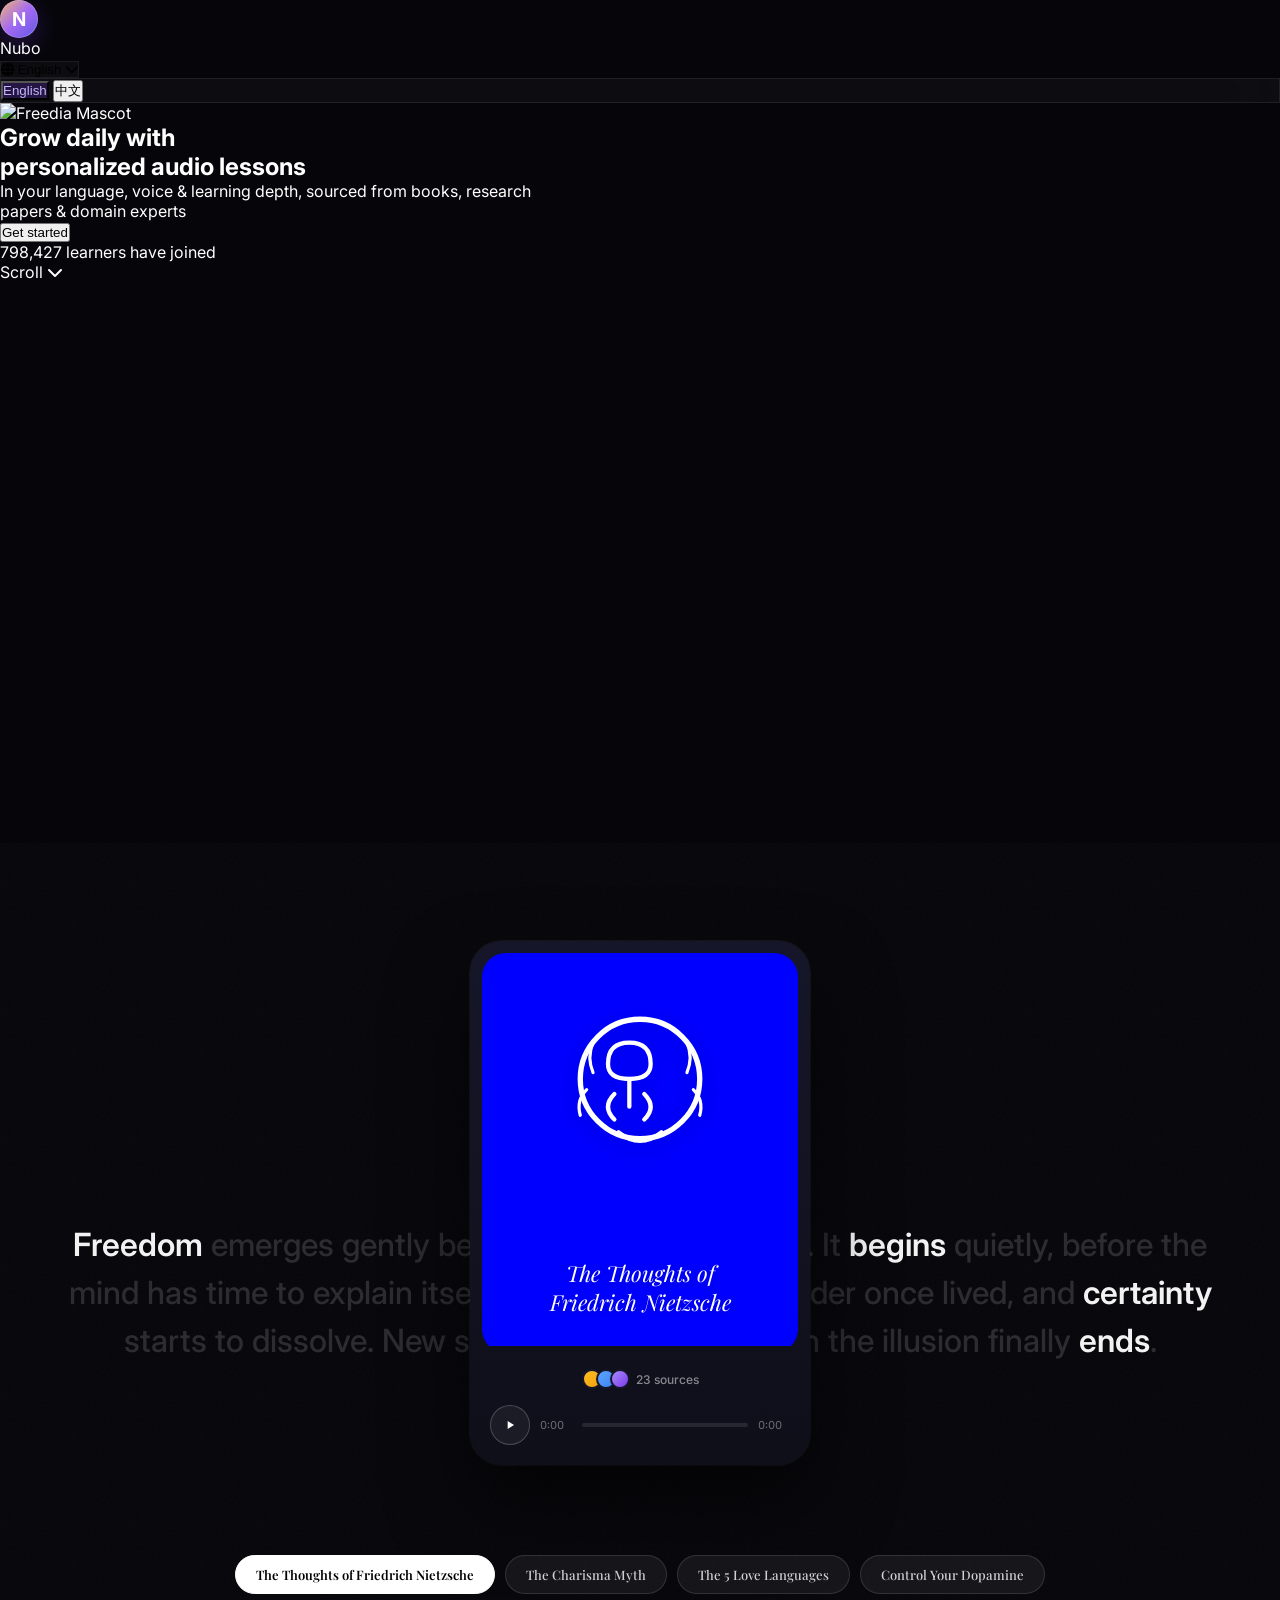
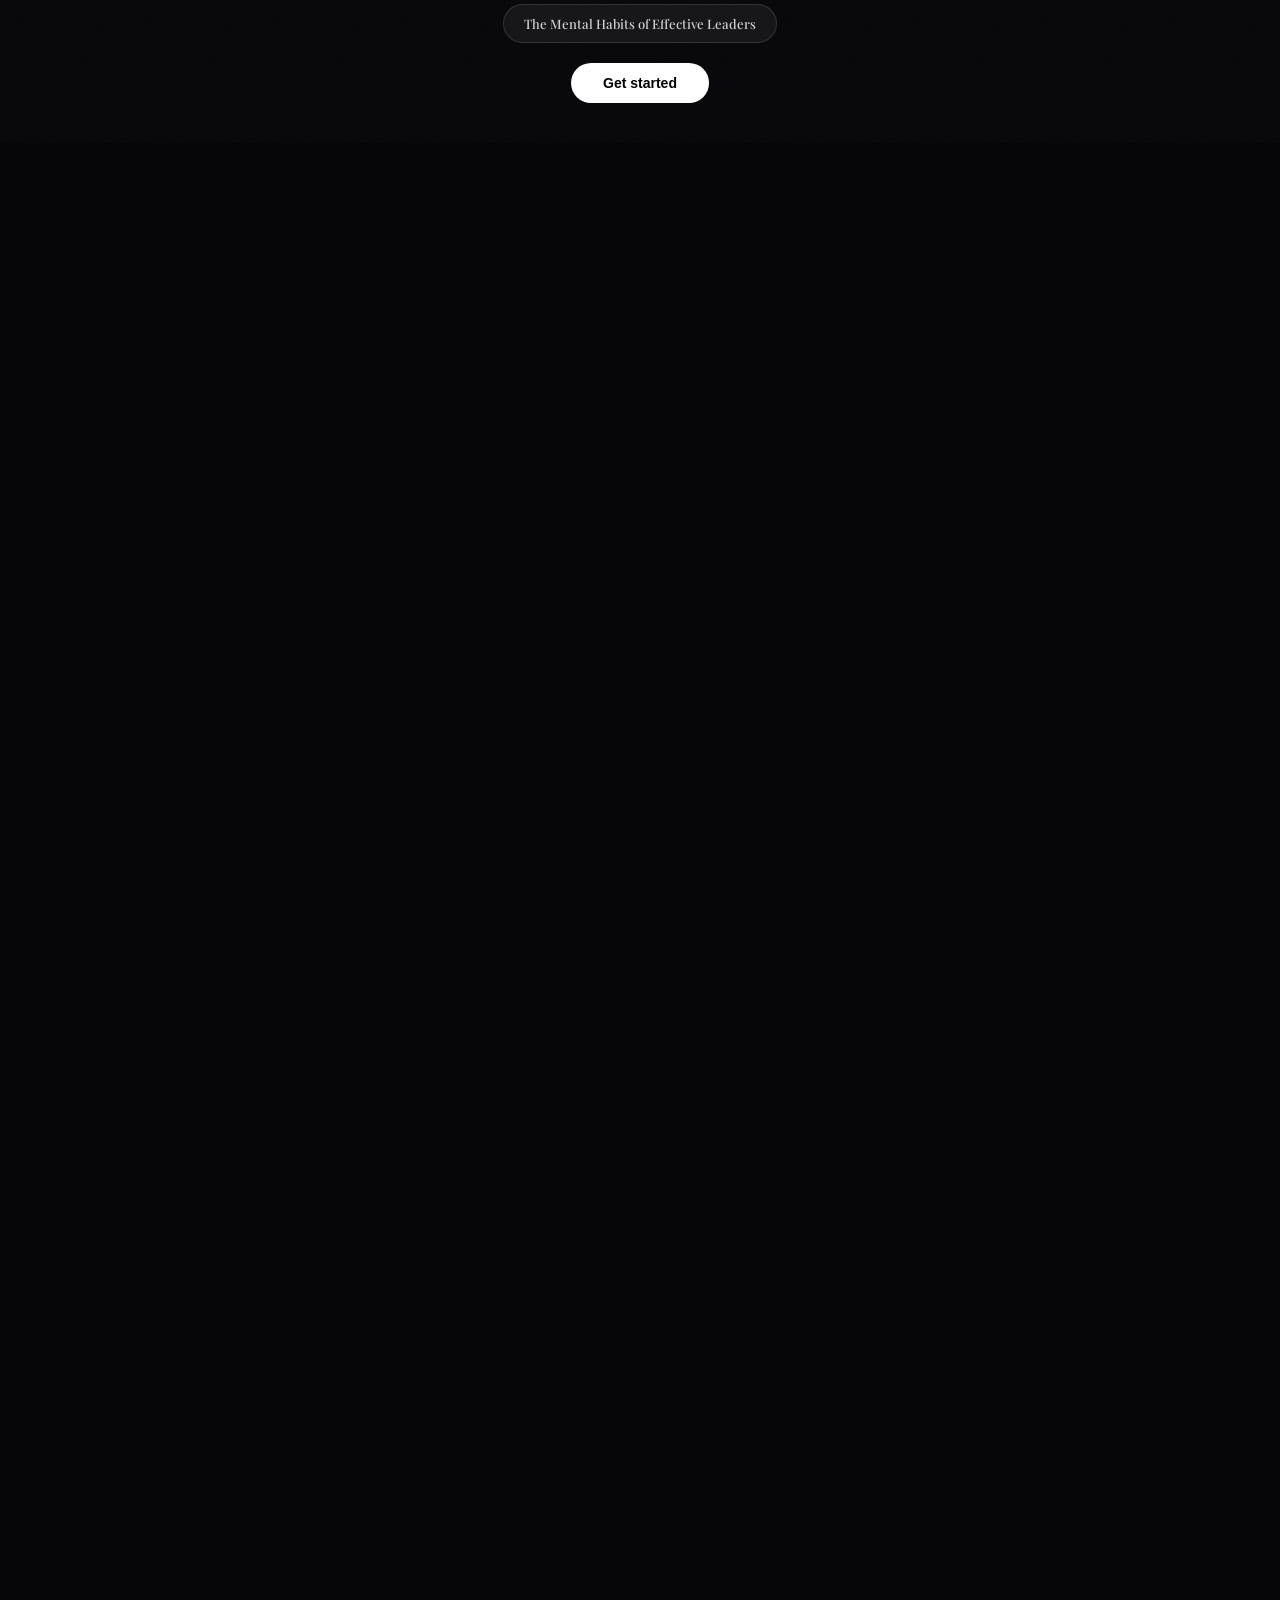
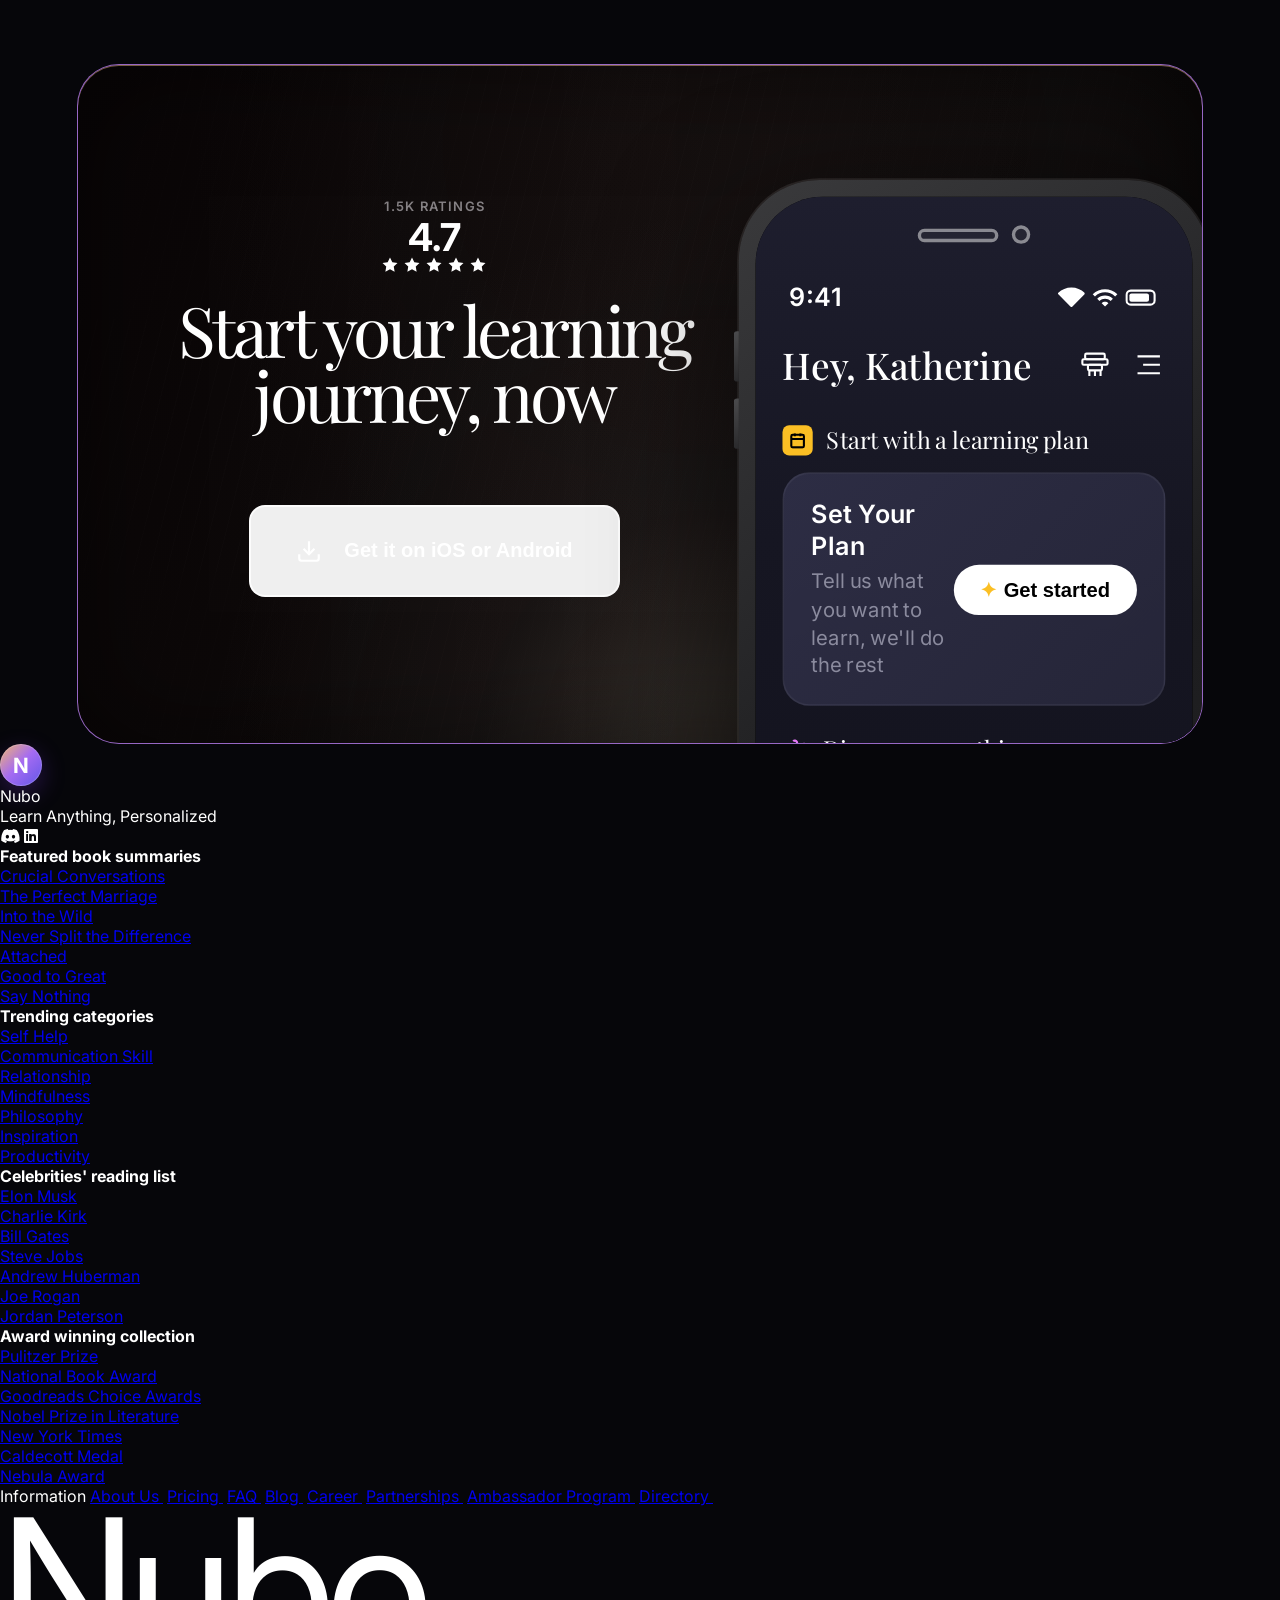
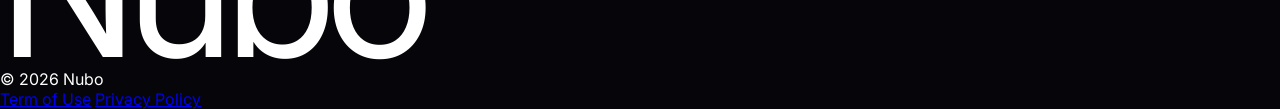
==== public/index.html @ 63ee1233 "Rebrand site as Nubo magnetic learning stand" ====
<!DOCTYPE html>
<html lang="en">
<head>
    <meta charset="UTF-8">
    <meta name="viewport" content="width=device-width, initial-scale=1.0">
    <title>Nubo - Magnetic Learning Stand | AI Voice Micro-Learning</title>
    <meta name="description" content="AI voice micro-learning with a circular magnetic phone stand that stays attached to your phone.">
    <meta property="og:type" content="website">
    <meta property="og:title" content="Nubo — Knowledge, within reach.">
    <meta property="og:description" content="AI voice micro-learning with a circular magnetic phone stand that stays attached to your phone.">
    <meta property="og:image" content="/og.png">
    <meta name="twitter:card" content="summary_large_image">
    <meta name="twitter:title" content="Nubo — Knowledge, within reach.">
    <meta name="twitter:description" content="AI voice micro-learning with a circular magnetic phone stand that stays attached to your phone.">
    <meta name="twitter:image" content="/og.png">
    <link rel="icon" href="/favicon.svg" type="image/svg+xml">
    <script src="https://cdn.tailwindcss.com"></script>
    <script src="https://cdnjs.cloudflare.com/ajax/libs/gsap/3.12.2/gsap.min.js"></script>
    <script src="https://cdnjs.cloudflare.com/ajax/libs/gsap/3.12.2/ScrollTrigger.min.js"></script>
    <link rel="preconnect" href="https://fonts.googleapis.com">
    <link rel="preconnect" href="https://fonts.gstatic.com" crossorigin>
    <link href="https://fonts.googleapis.com/css2?family=Inter:wght@300;400;500;600;700&family=Playfair+Display:ital,wght@0,400;0,500;0,600;0,700;1,400;1,500&display=swap" rel="stylesheet">
    <link rel="stylesheet" href="https://cdnjs.cloudflare.com/ajax/libs/font-awesome/6.5.1/css/all.min.css">
    <script>
        tailwind.config = {
            theme: {
                extend: {
                    fontFamily: {
                        serif: ['Playfair Display', 'serif'],
                        sans: ['Inter', 'sans-serif'],
                    },
                    colors: {
                        dark: '#06060a',
                        darker: '#030305',
                        card: '#0f0f14',
                        accent: '#7c3aed',
                        'accent-light': '#a78bfa',
                        surface: '#13131a',
                    }
                }
            }
        }
    </script>
    <style>
        * { margin: 0; padding: 0; box-sizing: border-box; }
        body {
            background: #06060a;
            color: #ffffff;
            font-family: 'Inter', sans-serif;
            overflow-x: hidden;
        }

        /* Custom scrollbar */
        ::-webkit-scrollbar { width: 6px; }
        ::-webkit-scrollbar-track { background: #06060a; }
        ::-webkit-scrollbar-thumb { background: #333; border-radius: 3px; }

        /* Hero wave canvas */
        #waveCanvas {
            position: absolute;
            bottom: 0;
            left: 0;
            width: 100%;
            height: 200px;
            pointer-events: none;
            opacity: 0.6;
        }

        /* Floating animation */
        @keyframes float {
            0%, 100% { transform: translateY(0px) rotate(0deg); }
            50% { transform: translateY(-20px) rotate(2deg); }
        }
        @keyframes floatReverse {
            0%, 100% { transform: translateY(0px) rotate(0deg); }
            50% { transform: translateY(20px) rotate(-2deg); }
        }
        @keyframes pulse-glow {
            0%, 100% { opacity: 0.4; transform: scale(1); }
            50% { opacity: 0.8; transform: scale(1.1); }
        }
        @keyframes star-twinkle {
            0%, 100% { opacity: 0.3; }
            50% { opacity: 1; }
        }

        .float-1 { animation: float 6s ease-in-out infinite; }
        .float-2 { animation: floatReverse 7s ease-in-out infinite; }
        .float-3 { animation: float 8s ease-in-out infinite 1s; }
        .float-4 { animation: floatReverse 6.5s ease-in-out infinite 0.5s; }

        /* Glass morphism */
        .glass {
            background: rgba(255, 255, 255, 0.03);
            backdrop-filter: blur(20px);
            border: 1px solid rgba(255, 255, 255, 0.06);
        }
        .glass-strong {
            background: rgba(15, 15, 20, 0.8);
            backdrop-filter: blur(30px);
            border: 1px solid rgba(255, 255, 255, 0.08);
        }

        /* Gradient text */
        .gradient-text {
            background: linear-gradient(135deg, #fff 0%, #a78bfa 100%);
            -webkit-background-clip: text;
            -webkit-text-fill-color: transparent;
            background-clip: text;
        }

        /* Blurred orbs */
        .orb {
            border-radius: 50%;
            filter: blur(60px);
            opacity: 0.7;
        }

        /* Audio visualizer bars */
        .audio-bar {
            animation: sound 1.2s ease-in-out infinite;
        }
        @keyframes sound {
            0%, 100% { height: 4px; }
            50% { height: 20px; }
        }

        /* Star field */
        .star {
            position: absolute;
            background: white;
            border-radius: 50%;
            animation: star-twinkle var(--duration) ease-in-out infinite;
        }

        /* Scroll reveal */
        .reveal {
            opacity: 0;
            transform: translateY(40px);
        }

        /* Phone mockup */
        .phone-mockup {
            border: 2px solid rgba(255,255,255,0.1);
            border-radius: 40px;
            background: linear-gradient(180deg, #1a1a2e 0%, #0f0f1a 100%);
            box-shadow: 0 50px 100px rgba(0,0,0,0.8), inset 0 1px 0 rgba(255,255,255,0.1);
        }

        /* App download showcase */
        .download-showcase {
            width: min(88vw, 1660px);
            aspect-ratio: 1.82 / 1;
            min-height: 680px;
            margin: 0 auto;
            position: relative;
            overflow: hidden;
            border: 1px solid rgba(181, 124, 238, 0.82);
            border-radius: 42px;
            background:
                radial-gradient(ellipse at 56% 105%, rgba(185, 169, 144, 0.22) 0%, rgba(93, 79, 74, 0.11) 26%, transparent 56%),
                radial-gradient(ellipse at 55% 12%, rgba(76, 59, 55, 0.12) 0%, transparent 58%),
                linear-gradient(118deg, #090506 0%, #0d0909 42%, #100d0d 65%, #090707 100%);
            box-shadow:
                inset 0 1px 0 rgba(244, 192, 132, 0.48),
                inset 0 0 110px rgba(0, 0, 0, 0.5);
        }
        .download-showcase::before {
            content: '';
            position: absolute;
            inset: 0;
            pointer-events: none;
            background:
                linear-gradient(90deg, transparent 0%, rgba(255,255,255,0.018) 48%, transparent 100%),
                repeating-linear-gradient(104deg, rgba(255,255,255,0.006) 0 1px, transparent 1px 16px);
            opacity: 0.7;
        }
        .download-showcase-grid {
            position: absolute;
            inset: 0;
            z-index: 1;
            display: grid;
            grid-template-columns: 61% 39%;
        }
        .download-showcase-copy {
            display: flex;
            flex-direction: column;
            align-items: center;
            justify-content: center;
            text-align: center;
            padding: 5% 0 7% 4%;
        }
        .download-rating-label {
            color: #858184;
            font-size: clamp(13px, 0.9vw, 18px);
            font-weight: 600;
            letter-spacing: 0.09em;
            margin-bottom: 4px;
        }
        .download-rating-score {
            color: white;
            font-size: clamp(38px, 3vw, 54px);
            font-weight: 700;
            line-height: 1;
        }
        .download-stars svg {
            width: clamp(18px, 1.35vw, 25px);
            height: clamp(18px, 1.35vw, 25px);
        }
        .download-showcase-title {
            max-width: 950px;
            margin-top: 20px;
            color: #fff;
            font-family: 'Playfair Display', serif;
            font-size: clamp(68px, 5.45vw, 108px);
            font-weight: 400;
            line-height: 0.93;
            letter-spacing: -0.055em;
        }
        .download-showcase-button {
            margin-top: clamp(66px, 6vw, 112px);
            min-width: clamp(370px, 29vw, 470px);
            min-height: 92px;
            padding: 0 42px;
            border: 2px solid rgba(255,255,255,0.82);
            border-radius: 16px;
            color: #fff;
            display: inline-flex;
            align-items: center;
            justify-content: center;
            gap: 22px;
            font-size: clamp(20px, 1.45vw, 28px);
            font-weight: 600;
            transition: background 0.25s ease, transform 0.25s ease;
        }
        .download-showcase-button:hover {
            background: rgba(255,255,255,0.07);
            transform: translateY(-2px);
        }
        .download-phone-stage {
            position: relative;
            height: 100%;
        }
        .download-phone {
            position: absolute;
            top: 17%;
            left: 48%;
            width: 280px;
            transform: translateX(-50%) scale(1.68);
            transform-origin: top center;
        }
        @media (max-width: 1023px) {
            .download-showcase {
                width: calc(100vw - 32px);
                min-height: 1120px;
                aspect-ratio: auto;
                border-radius: 30px;
            }
            .download-showcase-grid {
                grid-template-columns: 1fr;
                grid-template-rows: 48% 52%;
            }
            .download-showcase-copy {
                padding: 64px 24px 22px;
                justify-content: flex-start;
            }
            .download-showcase-title {
                font-size: clamp(48px, 10vw, 76px);
            }
            .download-showcase-button {
                margin-top: 48px;
                min-width: min(390px, 88vw);
                min-height: 72px;
                padding: 0 24px;
            }
            .download-phone {
                top: 6%;
                left: 50%;
                transform: translateX(-50%) scale(1.28);
            }
        }
        @media (max-width: 520px) {
            .download-showcase { min-height: 940px; }
            .download-showcase-grid { grid-template-rows: 49% 51%; }
            .download-showcase-copy { padding-top: 42px; }
            .download-showcase-title { font-size: 47px; }
            .download-showcase-button { margin-top: 34px; font-size: 17px; }
            .download-phone { transform: translateX(-50%) scale(1.05); }
        }

        /* Nubo magnetic phone stand mockup */
        .nubo-mark {
            width: 38px;
            height: 38px;
            border-radius: 50%;
            display: grid;
            place-items: center;
            flex: 0 0 auto;
            background: linear-gradient(135deg, #f2b66d 0%, #a56bf2 48%, #6157e8 100%);
            box-shadow: inset 0 0 0 1px rgba(255,255,255,.2), 0 8px 24px rgba(124,58,237,.28);
        }
        .nubo-mark::before {
            content: 'N';
            color: white;
            font-size: 19px;
            font-weight: 700;
            line-height: 1;
        }
        .nubo-mark.large { width: 42px; height: 42px; }
        .nubo-mark.large::before { font-size: 21px; }
        .nubo-hardware-stage {
            position: relative;
            width: 290px;
            height: 520px;
            border-radius: 52px;
            background: linear-gradient(150deg, #343440 0%, #17171f 52%, #0b0b10 100%);
            border: 2px solid rgba(255,255,255,.16);
            box-shadow: 0 50px 90px rgba(0,0,0,.62), 0 20px 65px rgba(124,58,237,.22), inset 0 1px 1px rgba(255,255,255,.22);
            transform: rotate(5deg);
        }
        .nubo-camera-island {
            position: absolute;
            top: 24px;
            left: 24px;
            width: 82px;
            height: 82px;
            border-radius: 24px;
            background: #111117;
            border: 1px solid rgba(255,255,255,.12);
            box-shadow: inset 0 0 0 8px rgba(255,255,255,.025);
        }
        .nubo-camera-island::before,
        .nubo-camera-island::after {
            content: '';
            position: absolute;
            width: 27px;
            height: 27px;
            border-radius: 50%;
            background: radial-gradient(circle at 40% 35%, #3d4261 0 10%, #0a0b12 32% 58%, #242534 61% 72%, #050509 74%);
            border: 1px solid rgba(255,255,255,.16);
        }
        .nubo-camera-island::before { top: 10px; left: 10px; }
        .nubo-camera-island::after { right: 10px; bottom: 10px; }
        .nubo-device {
            position: absolute;
            left: 50%;
            top: 54%;
            width: 210px;
            height: 210px;
            transform: translate(-50%, -50%);
            border-radius: 50%;
            background: radial-gradient(circle at 34% 28%, #454557 0%, #242431 42%, #111118 76%);
            border: 2px solid rgba(255,255,255,.14);
            box-shadow: 0 24px 50px rgba(0,0,0,.55), 0 0 48px rgba(124,58,237,.25), inset 0 2px 3px rgba(255,255,255,.13), inset 0 -3px 6px rgba(0,0,0,.45);
        }
        .nubo-device::before {
            content: '';
            position: absolute;
            inset: 18px;
            border-radius: 50%;
            border: 1px solid rgba(196,181,253,.28);
            box-shadow: inset 0 0 28px rgba(124,58,237,.08);
        }
        .nubo-kickstand {
            position: absolute;
            left: 50%;
            bottom: -104px;
            width: 126px;
            height: 158px;
            transform: translateX(-50%) rotate(-12deg);
            border: 12px solid #20202a;
            border-top-width: 14px;
            border-radius: 64px;
            box-shadow: 0 18px 32px rgba(0,0,0,.52), inset 0 0 0 1px rgba(255,255,255,.09);
        }
        @media (max-width: 420px) {
            .nubo-hardware-stage {
                transform: rotate(3deg) scale(.86);
                transform-origin: center;
                margin: -36px 0;
            }
        }

        /* Topic pill active */
        .pill-active {
            background: white;
            color: black;
            border-color: white;
        }
        .pill-inactive {
            background: rgba(255,255,255,0.08);
            color: white;
            border: 1px solid rgba(255,255,255,0.1);
        }

        /* Nav transition */
        nav.scrolled {
            background: rgba(6, 6, 10, 0.9);
            backdrop-filter: blur(20px);
            border-bottom: 1px solid rgba(255,255,255,0.05);
        }

        /* Language switcher */
        .language-option[aria-checked="true"] {
            background: rgba(124, 58, 237, 0.22);
            color: #c4b5fd;
        }
        .language-option:focus-visible,
        #language-toggle:focus-visible {
            outline: 2px solid #a78bfa;
            outline-offset: 2px;
        }

        /* Large footer text */
        .footer-logo {
            font-size: clamp(80px, 15vw, 200px);
            line-height: 0.85;
            letter-spacing: -0.04em;
        }

        /* Card hover */
        .hover-card {
            transition: transform 0.4s cubic-bezier(0.4, 0, 0.2, 1), box-shadow 0.4s ease;
        }
        .hover-card:hover {
            transform: translateY(-8px) scale(1.02);
            box-shadow: 0 30px 60px rgba(0,0,0,0.5);
        }

        /* Mindspace spinner */
        @keyframes spin-slow {
            from { transform: rotate(0deg); }
            to { transform: rotate(360deg); }
        }
        .spinner-ring {
            animation: spin-slow 3s linear infinite;
        }

        /* Section divider gradient */
        .section-fade {
            background: linear-gradient(to bottom, transparent, #06060a);
        }

        /* Particle canvas */
        #particleCanvas {
            position: fixed;
            top: 0;
            left: 0;
            width: 100%;
            height: 100%;
            pointer-events: none;
            z-index: 0;
        }

        /* Content wrapper */
        .content-wrapper {
            position: relative;
            z-index: 1;
        }

        /* ====== Interactive Player Section Styles ====== */
        .player-section {
            position: relative;
            min-height: 100vh;
            display: flex;
            align-items: center;
            justify-content: center;
            overflow: hidden;
            background: #06060a;
        }

        .bg-text-layer {
            position: absolute;
            inset: 0;
            display: flex;
            align-items: center;
            justify-content: center;
            pointer-events: none;
            z-index: 0;
            padding: 0 2rem;
        }

        .bg-text-content {
            font-size: clamp(1.2rem, 2.5vw, 2.2rem);
            font-weight: 500;
            text-align: center;
            max-width: 1200px;
            line-height: 1.5;
            color: rgba(255,255,255,0.15);
            transition: opacity 0.5s ease;
        }

        .bg-text-content .highlight {
            color: rgba(255,255,255,0.95);
            font-weight: 600;
        }

        .vertical-label {
            position: absolute;
            top: 50%;
            left: 50%;
            transform: translate(-50%, -50%);
            pointer-events: none;
            z-index: 1;
            font-size: 10px;
            letter-spacing: 0.3em;
            color: rgba(255,255,255,0.25);
            text-transform: uppercase;
            writing-mode: vertical-rl;
            text-orientation: mixed;
            white-space: nowrap;
        }

        .player-card-wrapper {
            position: relative;
            z-index: 10;
            display: flex;
            flex-direction: column;
            align-items: center;
            width: 100%;
            max-width: 420px;
        }

        .player-card {
            background: linear-gradient(180deg, #16162a 0%, #0f0f1a 100%);
            border-radius: 32px;
            padding: 12px;
            width: 100%;
            max-width: 340px;
            box-shadow: 
                0 40px 80px rgba(0,0,0,0.6),
                0 0 0 1px rgba(255,255,255,0.06);
            transition: transform 0.5s cubic-bezier(0.4, 0, 0.2, 1);
        }

        .card-cover {
            border-radius: 24px;
            overflow: hidden;
            height: 400px;
            position: relative;
            transition: all 0.5s ease;
        }

        .card-info {
            padding: 16px 8px 8px;
        }

        .sources-row {
            display: flex;
            align-items: center;
            justify-content: center;
            gap: 6px;
            margin-bottom: 16px;
        }

        .source-avatars {
            display: flex;
            align-items: center;
        }

        .source-avatar {
            width: 20px;
            height: 20px;
            border-radius: 50%;
            border: 2px solid #16162a;
            margin-left: -6px;
        }
        .source-avatar:first-child { margin-left: 0; }

        .source-count {
            font-size: 12px;
            color: rgba(255,255,255,0.5);
            font-weight: 500;
        }

        .player-controls {
            display: flex;
            align-items: center;
            gap: 10px;
        }

        .play-btn {
            width: 40px;
            height: 40px;
            border-radius: 50%;
            border: 1px solid rgba(255,255,255,0.2);
            background: rgba(255,255,255,0.05);
            display: flex;
            align-items: center;
            justify-content: center;
            cursor: pointer;
            transition: all 0.3s ease;
            flex-shrink: 0;
        }
        .play-btn:hover {
            background: rgba(255,255,255,0.1);
            transform: scale(1.05);
        }

        .time-display {
            font-size: 11px;
            color: rgba(255,255,255,0.4);
            font-family: 'Inter', monospace;
            font-variant-numeric: tabular-nums;
            min-width: 32px;
        }

        .progress-bar {
            flex: 1;
            height: 4px;
            background: rgba(255,255,255,0.1);
            border-radius: 2px;
            overflow: hidden;
            cursor: pointer;
        }

        .progress-fill {
            height: 100%;
            width: 0%;
            background: rgba(255,255,255,0.5);
            border-radius: 2px;
            transition: width 0.3s ease;
        }

        .topic-buttons {
            position: absolute;
            bottom: 100px;
            left: 0;
            right: 0;
            z-index: 20;
            display: flex;
            flex-wrap: wrap;
            justify-content: center;
            gap: 10px;
            padding: 0 20px;
            max-width: 900px;
            margin: 0 auto;
        }

        .topic-btn {
            padding: 10px 20px;
            border-radius: 9999px;
            font-size: 13px;
            font-weight: 500;
            cursor: pointer;
            transition: all 0.3s ease;
            white-space: nowrap;
            font-family: 'Playfair Display', serif;
            border: 1px solid rgba(255,255,255,0.12);
            background: rgba(255,255,255,0.06);
            color: rgba(255,255,255,0.8);
        }

        .topic-btn:hover {
            background: rgba(255,255,255,0.12);
            transform: translateY(-1px);
        }

        .topic-btn.active {
            background: white;
            color: black;
            border-color: white;
            font-weight: 600;
        }

        .get-started-btn {
            position: absolute;
            bottom: 40px;
            left: 50%;
            transform: translateX(-50%);
            z-index: 20;
            padding: 12px 32px;
            border-radius: 9999px;
            background: white;
            color: black;
            font-size: 14px;
            font-weight: 600;
            border: none;
            cursor: pointer;
            transition: all 0.3s ease;
        }
        .get-started-btn:hover {
            background: #f0f0f0;
            transform: translateX(-50%) scale(1.03);
        }

        /* Cover specific styles */
        .cover-nietzsche {
            background: #0000ff;
            display: flex;
            flex-direction: column;
            align-items: center;
            justify-content: center;
            padding: 30px;
        }
        .cover-nietzsche svg { filter: drop-shadow(0 4px 12px rgba(0,0,0,0.2)); }
        .cover-nietzsche .cover-title {
            color: white;
            font-family: 'Playfair Display', serif;
            font-style: italic;
            font-size: 22px;
            text-align: center;
            line-height: 1.3;
            margin-top: 20px;
            text-shadow: 0 2px 8px rgba(0,0,0,0.2);
        }

        .cover-charisma {
            background: linear-gradient(180deg, #0a1628 0%, #1a3a52 40%, #2dd4bf 70%, #fcd34d 100%);
            display: flex;
            flex-direction: column;
            align-items: center;
            justify-content: flex-start;
            padding: 40px 20px;
            position: relative;
            overflow: hidden;
        }
        .cover-charisma::before {
            content: '';
            position: absolute;
            bottom: -20%;
            left: 50%;
            transform: translateX(-50%);
            width: 140%;
            height: 80%;
            background: url('https://images.unsplash.com/photo-1535083783855-76ae62b2914e?w=400&h=400&fit=crop') center/cover;
            opacity: 0.9;
            mix-blend-mode: soft-light;
        }
        .cover-charisma .cover-title {
            color: #fcd34d;
            font-family: 'Playfair Display', serif;
            font-size: 36px;
            font-weight: 700;
            text-align: center;
            line-height: 1.1;
            position: relative;
            z-index: 2;
            text-shadow: 0 2px 12px rgba(0,0,0,0.4);
        }
        .cover-charisma .feather-icon {
            position: absolute;
            bottom: 10%;
            left: 50%;
            transform: translateX(-50%);
            width: 80px;
            height: 120px;
            opacity: 0.9;
            z-index: 2;
        }

        .cover-love {
            background: linear-gradient(135deg, #f9a8d4 0%, #c084fc 50%, #fcd34d 100%);
            display: flex;
            flex-direction: column;
            align-items: center;
            justify-content: center;
            padding: 30px;
            position: relative;
        }
        .cover-love .heart-container {
            width: 120px;
            height: 120px;
            margin: 20px 0;
            position: relative;
        }
        .cover-love .heart-left,
        .cover-love .heart-right {
            position: absolute;
            width: 60px;
            height: 100px;
            top: 10px;
        }
        .cover-love .heart-left {
            left: 10px;
            background: linear-gradient(135deg, #fbcfe8 0%, #f9a8d4 100%);
            border-radius: 60px 60px 0 0;
            transform: rotate(-45deg);
            transform-origin: 100% 100%;
            box-shadow: inset -2px -2px 8px rgba(0,0,0,0.05);
        }
        .cover-love .heart-right {
            right: 10px;
            background: linear-gradient(135deg, #f472b6 0%, #db2777 100%);
            border-radius: 60px 60px 0 0;
            transform: rotate(45deg);
            transform-origin: 0 100%;
            box-shadow: inset 2px -2px 8px rgba(0,0,0,0.05);
        }
        .cover-love .cover-title {
            color: #1e1b4b;
            font-family: 'Inter', sans-serif;
            font-size: 28px;
            font-weight: 700;
            text-align: center;
            line-height: 1.15;
            position: relative;
            z-index: 2;
        }

        .cover-dopamine {
            background: #f5f5f5;
            display: flex;
            flex-direction: column;
            align-items: center;
            justify-content: center;
            padding: 30px;
            position: relative;
        }
        .cover-dopamine .brain-icon {
            position: absolute;
            top: 30px;
            right: 30px;
            width: 60px;
            height: 60px;
            color: #ef4444;
        }
        .cover-dopamine .cover-title {
            color: #b91c1c;
            font-family: 'Playfair Display', serif;
            font-size: 32px;
            font-weight: 700;
            text-align: center;
            line-height: 1.1;
            font-style: italic;
            letter-spacing: -0.02em;
        }
        .cover-dopamine .cover-subtitle {
            color: #ef4444;
            font-size: 11px;
            font-weight: 700;
            letter-spacing: 0.15em;
            text-transform: uppercase;
            margin-top: 12px;
        }

        .cover-leaders {
            background: linear-gradient(135deg, #0f172a 0%, #1e293b 100%);
            display: flex;
            flex-direction: column;
            align-items: center;
            justify-content: center;
            padding: 30px;
            position: relative;
            overflow: hidden;
        }
        .cover-leaders .cover-title {
            color: #ccfbf1;
            font-family: 'Inter', sans-serif;
            font-size: 26px;
            font-weight: 700;
            text-align: center;
            line-height: 1.2;
            position: relative;
            z-index: 2;
            max-width: 220px;
        }
        .cover-leaders .brain-gear {
            position: absolute;
            bottom: 40px;
            right: 30px;
            width: 100px;
            height: 100px;
            color: #f472b6;
            opacity: 0.9;
            z-index: 2;
        }

        /* Card switch animation */
        .card-enter {
            animation: cardEnter 0.5s cubic-bezier(0.4, 0, 0.2, 1) forwards;
        }
        @keyframes cardEnter {
            from { opacity: 0; transform: translateY(20px) scale(0.95); }
            to { opacity: 1; transform: translateY(0) scale(1); }
        }

        /* Noise texture overlay */
        .noise-overlay {
            position: absolute;
            inset: 0;
            opacity: 0.03;
            pointer-events: none;
            background-image: url("data:image/svg+xml,%3Csvg viewBox='0 0 256 256' xmlns='http://www.w3.org/2000/svg'%3E%3Cfilter id='noise'%3E%3CfeTurbulence type='fractalNoise' baseFrequency='0.9' numOctaves='4' stitchTiles='stitch'/%3E%3C/filter%3E%3Crect width='100%25' height='100%25' filter='url(%23noise)'/%3E%3C/svg%3E");
            background-size: 128px 128px;
        }
    </style>
</head>
<body>
    <!-- Particle Background -->
    <canvas id="particleCanvas"></canvas>

    <div class="content-wrapper">
        <!-- Navbar -->
        <nav id="navbar" class="fixed top-0 left-0 w-full z-50 transition-all duration-500">
            <div class="max-w-7xl mx-auto px-6 h-20 flex items-center justify-between">
                <!-- Logo -->
                <div class="flex items-center gap-3">
                    <div class="nubo-mark" role="img" aria-label="Nubo logo"></div>
                    <span class="text-xl font-semibold tracking-[-0.02em]">Nubo</span>
                </div>

                <!-- Language Switcher -->
                <div class="flex items-center gap-3">
                    <div id="language-switcher" class="relative">
                        <button id="language-toggle" type="button" class="h-10 px-3 rounded-full glass flex items-center justify-center gap-2 hover:bg-white/5 transition-colors text-sm font-medium" aria-haspopup="menu" aria-expanded="false" aria-label="Choose language">
                            <i class="fas fa-globe text-sm" aria-hidden="true"></i>
                            <span id="current-language" class="hidden sm:inline">English</span>
                            <i class="fas fa-chevron-down text-[10px] opacity-60" aria-hidden="true"></i>
                        </button>
                        <div id="language-menu" class="hidden absolute right-0 mt-2 w-32 rounded-2xl glass-strong p-1.5 shadow-2xl" role="menu" aria-label="Language">
                            <button type="button" class="language-option w-full px-3 py-2 rounded-xl text-left text-sm hover:bg-white/10 transition-colors" data-lang="en" role="menuitemradio" aria-checked="true">English</button>
                            <button type="button" class="language-option w-full px-3 py-2 rounded-xl text-left text-sm hover:bg-white/10 transition-colors" data-lang="zh" role="menuitemradio" aria-checked="false">中文</button>
                        </div>
                    </div>
                </div>
            </div>
        </nav>

        <!-- Hero Section -->
        <section class="relative min-h-screen flex items-center justify-center overflow-hidden pt-20">
            <!-- Background gradient -->
            <div class="absolute inset-0 bg-gradient-to-b from-dark via-dark to-darker"></div>

            <!-- Mascot -->
            <div class="absolute top-24 left-[12%] float-1 hidden lg:block">
                <img src="https://d1y2du6z1jfm9e.cloudfront.net/landing/freedia_welcome.webp" 
                     alt="Freedia Mascot" 
                     width="200" 
                     height="200"
                     style="filter: drop-shadow(0 10px 30px rgba(255,255,255,0.1));"
                     class="object-contain">
            </div>

            <!-- Hero Content -->
            <div class="relative z-10 text-center max-w-4xl mx-auto px-6">
                <h1 class="font-serif text-5xl sm:text-6xl md:text-7xl lg:text-8xl font-medium leading-[1.1] mb-8">
                    Grow daily with<br>
                    <span class="italic">personalized audio</span> lessons
                </h1>
                <p class="text-lg sm:text-xl text-gray-400 max-w-2xl mx-auto mb-10 leading-relaxed">
                    In your language, voice & learning depth, sourced from books, research<br class="hidden sm:block">
                    papers & domain experts
                </p>
                <button class="px-10 py-4 rounded-full bg-accent text-white font-semibold text-lg hover:bg-accent/90 transition-all hover:scale-105 hover:shadow-lg hover:shadow-accent/25 mb-6">
                    Get started
                </button>
                <p class="text-gray-500 text-sm">
                    <span class="text-white font-semibold">798,427</span> learners have joined
                </p>
                <div class="mt-12 flex flex-col items-center gap-2 text-gray-500 text-xs tracking-widest uppercase">
                    <span>Scroll</span>
                    <i class="fas fa-chevron-down animate-bounce"></i>
                </div>
            </div>

            <!-- Wave Canvas -->
            <canvas id="waveCanvas"></canvas>
        </section>

        <!-- Knowledge Sources Section -->
        <section class="relative py-32 overflow-hidden">
            <div class="max-w-7xl mx-auto px-6">
                <div class="text-center mb-20">
                    <h2 class="font-serif text-5xl sm:text-6xl md:text-7xl font-medium reveal">
                        From the best<br>knowledge sources
                    </h2>
                </div>

                <!-- Floating Cards Grid -->
                <div class="relative h-[700px] md:h-[800px]">
                    <!-- Card 1: Meeting/Discussion -->
                    <div class="absolute top-0 left-[5%] md:left-[10%] w-64 md:w-80 reveal hover-card">
                        <div class="rounded-2xl overflow-hidden bg-card border border-white/5">
                            <img src="https://images.unsplash.com/photo-1515187029135-18ee286d815b?w=400&h=250&fit=crop" alt="Discussion" class="w-full h-40 object-cover">
                            <div class="p-3 flex items-center gap-2">
                                <div class="w-6 h-6 rounded-full bg-white/10 flex items-center justify-center">
                                    <i class="fas fa-book-open text-xs"></i>
                                </div>
                            </div>
                        </div>
                    </div>

                    <!-- Card 2: Blue knowledge card -->
                    <div class="absolute top-[5%] right-[10%] md:right-[20%] w-48 reveal hover-card float-2">
                        <div class="rounded-xl bg-blue-600 p-5 text-white">
                            <p class="font-semibold text-lg leading-snug">Hormones, Status, and the Decision Dance</p>
                            <div class="mt-3 w-8 h-8 rounded-full bg-black/20 flex items-center justify-center">
                                <i class="fas fa-podcast text-sm"></i>
                            </div>
                        </div>
                    </div>

                    <!-- Card 3: TED Talk style -->
                    <div class="absolute top-[15%] left-[35%] md:left-[40%] w-72 reveal hover-card float-1">
                        <div class="rounded-2xl overflow-hidden bg-card border border-white/5">
                            <img src="https://images.unsplash.com/photo-1475721027785-f74eccf877e2?w=400&h=220&fit=crop" alt="TED Talk" class="w-full h-36 object-cover">
                            <div class="p-3">
                                <div class="w-6 h-6 rounded-full bg-white/10 flex items-center justify-center">
                                    <i class="fas fa-play text-xs"></i>
                                </div>
                            </div>
                        </div>
                    </div>

                    <!-- Card 4: Radical Candor -->
                    <div class="absolute top-[5%] right-[2%] w-44 reveal hover-card float-3">
                        <div class="rounded-xl overflow-hidden bg-gradient-to-br from-orange-400 to-red-500 p-4 text-white">
                            <p class="font-bold text-xl italic">Radical<br>Candor</p>
                            <div class="mt-4 flex items-center gap-2">
                                <div class="w-5 h-5 rounded bg-black/20 flex items-center justify-center">
                                    <i class="fas fa-book text-xs"></i>
                                </div>
                                <span class="text-xs font-medium">KIM SCOTT</span>
                            </div>
                        </div>
                    </div>

                    <!-- Card 5: Quote card -->
                    <div class="absolute top-[45%] left-[8%] w-80 reveal hover-card float-4">
                        <div class="rounded-2xl bg-card border border-white/5 p-6">
                            <i class="fas fa-quote-left text-2xl text-gray-600 mb-3"></i>
                            <p class="text-xl text-gray-300 leading-relaxed">Knowledge speaks.<br>Wisdom listens.</p>
                            <p class="mt-4 text-gray-500 text-sm">— Jimi Hendrix</p>
                            <div class="mt-3 w-6 h-6 rounded-full bg-white/10 flex items-center justify-center">
                                <i class="fas fa-book-open text-xs"></i>
                            </div>
                        </div>
                    </div>

                    <!-- Card 6: Atomic Habits -->
                    <div class="absolute bottom-[10%] left-[2%] w-40 reveal hover-card float-1">
                        <div class="rounded-xl overflow-hidden bg-gradient-to-b from-gray-800 to-gray-900 border border-white/5">
                            <img src="https://images.unsplash.com/photo-1611974789855-9c2a0a7236a3?w=300&h=200&fit=crop" alt="Atomic Habits" class="w-full h-32 object-cover opacity-80">
                            <div class="p-3">
                                <p class="text-sm font-bold text-yellow-200">Atomic Habits</p>
                                <p class="text-xs text-gray-400 mt-1">James Clear</p>
                                <div class="mt-2 w-5 h-5 rounded bg-white/10 flex items-center justify-center">
                                    <i class="fas fa-book text-xs"></i>
                                </div>
                            </div>
                        </div>
                    </div>

                    <!-- Card 7: Quote card 2 -->
                    <div class="absolute top-[40%] right-[5%] w-72 reveal hover-card float-2">
                        <div class="rounded-2xl bg-card border border-white/5 p-5">
                            <p class="text-gray-400 leading-relaxed">Every pause is part of learning.</p>
                            <div class="mt-4 flex items-center gap-4 text-gray-500 text-sm">
                                <span><i class="far fa-comment mr-1"></i> 16</span>
                                <span><i class="far fa-heart mr-1"></i> 118</span>
                            </div>
                        </div>
                    </div>

                    <!-- Card 8: Sapiens -->
                    <div class="absolute bottom-[5%] right-[8%] w-44 reveal hover-card float-3">
                        <div class="rounded-xl overflow-hidden bg-amber-700 p-4 text-amber-100">
                            <p class="text-3xl font-serif italic">Sapiens</p>
                            <div class="mt-3 h-16 bg-amber-800/50 rounded-lg flex items-end justify-center pb-2">
                                <div class="w-12 h-12 rounded-full bg-amber-600/30"></div>
                            </div>
                            <div class="mt-2 flex items-center gap-2">
                                <div class="w-5 h-5 rounded bg-black/20 flex items-center justify-center">
                                    <i class="fas fa-book text-xs"></i>
                                </div>
                                <span class="text-xs">Yuval Noah Harari</span>
                            </div>
                        </div>
                    </div>

                    <!-- Center text overlay -->
                    <div class="absolute top-[35%] left-1/2 -translate-x-1/2 text-center pointer-events-none z-10">
                        <h3 class="font-serif text-4xl md:text-6xl font-medium text-white/90 reveal">
                            narrated just for you
                        </h3>
                    </div>
                </div>
            </div>
        </section>

        <!-- ===== INTERACTIVE AUDIO PLAYER SECTION ===== -->
        <section id="interactive-player" class="player-section">
            <div class="noise-overlay"></div>

            <!-- Background Text Layer -->
            <div class="bg-text-layer">
                <p id="bg-text" class="bg-text-content"></p>
            </div>

            <!-- Vertical Label -->
            <div class="vertical-label">knowledge flow</div>

            <!-- Center Card -->
            <div class="player-card-wrapper" style="margin-bottom: 180px;">
                <div id="player-card" class="player-card">
                    <div id="card-cover" class="card-cover">
                        <!-- Cover content injected by JS -->
                    </div>

                    <div class="card-info">
                        <div class="sources-row">
                            <div class="source-avatars">
                                <div class="source-avatar" style="background: linear-gradient(135deg, #fbbf24, #f59e0b);"></div>
                                <div class="source-avatar" style="background: linear-gradient(135deg, #60a5fa, #3b82f6);"></div>
                                <div class="source-avatar" style="background: linear-gradient(135deg, #a78bfa, #7c3aed);"></div>
                            </div>
                            <span id="source-count" class="source-count">23 sources</span>
                        </div>

                        <div class="player-controls">
                            <button class="play-btn">
                                <svg width="14" height="14" viewBox="0 0 24 24" fill="white"><path d="M8 5v14l11-7z"/></svg>
                            </button>
                            <span class="time-display">0:00</span>
                            <div class="progress-bar">
                                <div id="progress-fill" class="progress-fill"></div>
                            </div>
                            <span id="time-total" class="time-display">0:00</span>
                        </div>
                    </div>
                </div>
            </div>

            <!-- Topic Buttons -->
            <div class="topic-buttons">
                <button class="topic-btn active" data-index="0" onclick="switchTopic(0)">The Thoughts of Friedrich Nietzsche</button>
                <button class="topic-btn" data-index="1" onclick="switchTopic(1)">The Charisma Myth</button>
                <button class="topic-btn" data-index="2" onclick="switchTopic(2)">The 5 Love Languages</button>
                <button class="topic-btn" data-index="3" onclick="switchTopic(3)">Control Your Dopamine</button>
                <button class="topic-btn" data-index="4" onclick="switchTopic(4)">The Mental Habits of Effective Leaders</button>
            </div>

            <button class="get-started-btn">Get started</button>
        </section>

        <!-- Nubo Magnetic Hardware Hero Section -->
        <section class="relative py-32 overflow-hidden">
            <div class="absolute inset-0 bg-gradient-to-b from-dark via-surface to-dark"></div>
            <div class="max-w-7xl mx-auto px-6 relative z-10">
                <div class="grid lg:grid-cols-2 gap-16 items-center">
                    <div class="reveal">
                        <div class="inline-flex items-center gap-2 px-4 py-2 rounded-full bg-accent/10 border border-accent/20 text-accent-light text-sm font-medium mb-6">
                            <i class="fas fa-microchip"></i>
                            Magnetic Learning Hardware
                        </div>
                        <h2 class="font-serif text-5xl md:text-6xl font-medium mb-6 leading-tight">
                            Nubo<br>
                            <span class="italic text-accent-light">Magnetic Learning Stand</span>
                        </h2>
                        <p class="text-gray-400 text-lg leading-relaxed mb-8">
                            A compact circular phone stand that snaps magnetically onto the back of your phone. It gives you a steadier one-handed grip,
                            an adjustable viewing angle, and a natural home for AI voice learning — so knowledge stays within reach wherever you go.
                        </p>
                        <div class="flex flex-wrap gap-4">
                            <button class="px-8 py-3 rounded-full bg-white text-black font-semibold hover:bg-gray-100 transition-all hover:scale-105">
                                Discover Nubo
                            </button>
                            <button class="px-8 py-3 rounded-full glass text-white font-medium hover:bg-white/5 transition-all">
                                Watch Demo
                            </button>
                        </div>
                    </div>
                    <div class="relative flex justify-center reveal">
                        <!-- Phone Back + Magnetic Circular Stand -->
                        <div class="relative pb-24">
                            <div class="nubo-hardware-stage" aria-label="Nubo circular magnetic stand attached to the back of a phone">
                                <div class="nubo-camera-island" aria-hidden="true"></div>
                                <div class="nubo-device flex items-center justify-center">
                                    <div class="nubo-kickstand" aria-hidden="true"></div>
                                    <div class="text-center relative z-10">
                                    <div class="w-16 h-16 mx-auto mb-3 rounded-full bg-accent/20 flex items-center justify-center">
                                        <i class="fas fa-wave-square text-accent text-2xl"></i>
                                    </div>
                                    <div class="flex justify-center gap-1 mb-2">
                                        <div class="w-1 bg-accent rounded-full audio-bar" style="animation-delay: 0s"></div>
                                        <div class="w-1 bg-accent rounded-full audio-bar" style="animation-delay: 0.1s"></div>
                                        <div class="w-1 bg-accent rounded-full audio-bar" style="animation-delay: 0.2s"></div>
                                        <div class="w-1 bg-accent rounded-full audio-bar" style="animation-delay: 0.3s"></div>
                                        <div class="w-1 bg-accent rounded-full audio-bar" style="animation-delay: 0.4s"></div>
                                    </div>
                                    <p class="text-xs text-gray-400">Nubo connected</p>
                                </div>
                            </div>
                            <!-- Orbiting elements -->
                            <div class="absolute -top-4 -right-4 w-12 h-12 rounded-full bg-blue-500/20 backdrop-blur-xl border border-blue-400/30 flex items-center justify-center float-1">
                                <i class="fas fa-brain text-blue-400 text-sm"></i>
                            </div>
                            <div class="absolute -bottom-2 -left-8 w-10 h-10 rounded-full bg-purple-500/20 backdrop-blur-xl border border-purple-400/30 flex items-center justify-center float-2">
                                <i class="fas fa-lightbulb text-purple-400 text-xs"></i>
                            </div>
                        </div>
                    </div>
                </div>
            </div>
        </section>

        <!-- On Demand Section -->
        <section class="relative py-32 overflow-hidden">
            <!-- Stars background -->
            <div class="absolute inset-0" id="starsContainer"></div>

            <div class="max-w-7xl mx-auto px-6 relative z-10">
                <div class="grid lg:grid-cols-2 gap-16 items-center">
                    <div class="reveal">
                        <h2 class="font-serif text-5xl md:text-6xl font-medium mb-6 leading-tight">
                            Listen to knowledge,<br>on demand
                        </h2>
                        <p class="text-gray-400 text-lg mb-8">You set the intent. We deliver the rest.</p>
                        <button class="px-8 py-3 rounded-full bg-white text-black font-semibold hover:bg-gray-100 transition-all hover:scale-105">
                            Create it now
                        </button>
                    </div>
                    <div class="relative h-[400px] reveal">
                        <!-- Floating book cards -->
                        <div class="absolute top-0 left-[10%] w-36 float-1">
                            <div class="rounded-lg bg-blue-600 p-4 text-white shadow-2xl">
                                <p class="text-xs font-bold leading-tight">Fading Love: The Science of Rekindling</p>
                                <div class="mt-2 text-2xl">🔥</div>
                            </div>
                        </div>
                        <div class="absolute top-[20%] right-[5%] w-36 float-2">
                            <div class="rounded-lg bg-orange-600 p-4 text-white shadow-2xl">
                                <p class="text-xs font-bold leading-tight">Love's Triple Helix: Desire, Romance, Attachment</p>
                                <div class="mt-2 text-2xl">🧬</div>
                            </div>
                        </div>
                        <div class="absolute top-[40%] left-[20%] w-40 float-3">
                            <div class="rounded-lg bg-orange-500 p-5 text-white shadow-2xl">
                                <p class="text-lg font-bold leading-tight">The Science of Healthy Love</p>
                                <div class="mt-3 text-3xl">❤️</div>
                            </div>
                        </div>
                        <div class="absolute bottom-[10%] left-[5%] w-36 float-4">
                            <div class="rounded-lg bg-blue-700 p-4 text-white shadow-2xl">
                                <p class="text-xs font-bold leading-tight">Hard Things Grow Your Brain</p>
                                <div class="mt-2 text-2xl">🧠</div>
                            </div>
                        </div>
                        <div class="absolute bottom-[5%] right-[15%] w-36 float-1">
                            <div class="rounded-lg bg-teal-600 p-4 text-white shadow-2xl">
                                <p class="text-xs font-bold leading-tight">The Science of Lasting Love</p>
                                <div class="mt-2 text-2xl">🧪</div>
                            </div>
                        </div>
                    </div>
                </div>
            </div>
        </section>

        <!-- Voice Section -->
        <section class="relative py-32 overflow-hidden">
            <div class="max-w-7xl mx-auto px-6">
                <div class="grid lg:grid-cols-2 gap-16 items-center">
                    <div class="relative h-[400px] reveal">
                        <!-- Voice selector mockup -->
                        <div class="absolute top-[10%] left-[10%] glass-strong rounded-2xl p-6 w-64 float-1">
                            <p class="text-gray-400 text-sm mb-4">The mentor</p>
                            <p class="text-gray-400 text-sm mb-4">The storyteller</p>
                            <p class="text-gray-400 text-sm mb-6">The big sister</p>
                            <div class="flex flex-wrap gap-2">
                                <button class="px-3 py-1.5 rounded-full bg-white/10 text-xs flex items-center gap-1 hover:bg-white/20 transition-colors">
                                    Eli <i class="fas fa-play text-[10px]"></i>
                                </button>
                                <button class="px-3 py-1.5 rounded-full bg-white text-black text-xs flex items-center gap-1">
                                    Nia <i class="fas fa-play text-[10px]"></i>
                                </button>
                                <button class="px-3 py-1.5 rounded-full bg-white/10 text-xs flex items-center gap-1 hover:bg-white/20 transition-colors">
                                    Miles <i class="fas fa-play text-[10px]"></i>
                                </button>
                                <button class="px-3 py-1.5 rounded-full bg-white/10 text-xs flex items-center gap-1 hover:bg-white/20 transition-colors">
                                    Blythe <i class="fas fa-play text-[10px]"></i>
                                </button>
                                <button class="px-3 py-1.5 rounded-full bg-white/10 text-xs flex items-center gap-1 hover:bg-white/20 transition-colors">
                                    Lena <i class="fas fa-play text-[10px]"></i>
                                </button>
                                <button class="px-3 py-1.5 rounded-full bg-white/10 text-xs flex items-center gap-1 hover:bg-white/20 transition-colors">
                                    Jackson <i class="fas fa-play text-[10px]"></i>
                                </button>
                            </div>
                        </div>
                    </div>
                    <div class="text-center lg:text-left reveal">
                        <button class="px-6 py-2 rounded-full bg-white text-black text-sm font-medium mb-8 hover:bg-gray-100 transition-colors">
                            Pick your voice
                        </button>
                        <h2 class="font-serif text-5xl md:text-6xl font-medium leading-tight">
                            Hear it in a<br>voice you love
                        </h2>
                    </div>
                </div>
            </div>
        </section>

        <!-- Learning Style Section -->
        <section class="relative py-32 overflow-hidden">
            <div class="max-w-7xl mx-auto px-6">
                <div class="grid lg:grid-cols-2 gap-16 items-center">
                    <div class="text-center lg:text-left reveal">
                        <h2 class="font-serif text-5xl md:text-6xl font-medium mb-6 leading-tight">
                            Learn the way<br>you want
                        </h2>
                        <p class="text-gray-400 text-lg mb-8">
                            Storytelling or fact, skim or dive<br class="hidden sm:block">
                            deep, learning that fits you.
                        </p>
                        <button class="px-8 py-3 rounded-full bg-white text-black font-semibold hover:bg-gray-100 transition-all hover:scale-105">
                            Explore your way
                        </button>
                    </div>
                    <div class="flex justify-center reveal">
                        <div class="glass-strong rounded-3xl p-8 w-80">
                            <div class="bg-purple-900/30 border border-purple-500/20 rounded-2xl p-6">
                                <div class="w-10 h-10 rounded-full bg-purple-500/20 flex items-center justify-center mb-4">
                                    <i class="fas fa-user-graduate text-purple-400"></i>
                                </div>
                                <h3 class="text-xl font-semibold mb-2">Quick</h3>
                                <p class="text-gray-400 text-sm leading-relaxed">The fastest and easiest way to get key insights.</p>
                            </div>
                        </div>
                    </div>
                </div>
            </div>
        </section>

        <!-- Talk to Audio Section -->
        <section class="relative py-32 overflow-hidden">
            <div class="max-w-7xl mx-auto px-6">
                <div class="grid lg:grid-cols-2 gap-16 items-center">
                    <div class="relative h-[400px] flex items-center justify-center reveal">
                        <!-- Blurred orbs -->
                        <div class="absolute w-48 h-48 bg-cyan-400 orb" style="left: 20%; top: 20%;"></div>
                        <div class="absolute w-48 h-48 bg-blue-500 orb" style="right: 20%; bottom: 20%;"></div>
                        <div class="relative z-10 glass-strong rounded-3xl p-8 w-72">
                            <p class="text-right text-sm text-gray-300 mb-8">Why do new ideas sound wrong to p</p>
                            <p class="text-center text-2xl font-serif italic text-white/80">You</p>
                        </div>
                    </div>
                    <div class="reveal">
                        <h2 class="font-serif text-5xl md:text-6xl font-medium mb-6 leading-tight">
                            Talk to the audio,<br>whenever you need
                        </h2>
                        <p class="text-gray-400 text-lg mb-8">
                            Most learning platforms teach, we listen.
                        </p>
                        <button class="px-8 py-3 rounded-full bg-white text-black font-semibold hover:bg-gray-100 transition-all hover:scale-105">
                            Start the talk
                        </button>
                    </div>
                </div>
            </div>
        </section>

        <!-- Mindspace Section -->
        <section class="relative py-32 overflow-hidden">
            <div class="max-w-7xl mx-auto px-6">
                <div class="grid lg:grid-cols-2 gap-16 items-center">
                    <div class="text-center lg:text-left reveal">
                        <h2 class="font-serif text-5xl md:text-6xl font-medium mb-6 leading-tight">
                            Turn every "aha"<br>moment into<br>your Mindspace
                        </h2>
                        <p class="text-gray-400 text-lg mb-8">
                            Journals and memories you own,<br class="hidden sm:block">
                            grow, and evolve.
                        </p>
                        <button class="px-8 py-3 rounded-full bg-white text-black font-semibold hover:bg-gray-100 transition-all hover:scale-105">
                            Build your space
                        </button>
                    </div>
                    <div class="flex justify-center reveal">
                        <div class="glass-strong rounded-3xl p-12 w-80 h-80 flex items-center justify-center relative overflow-hidden">
                            <div class="absolute inset-0 bg-gradient-to-br from-purple-900/20 to-transparent"></div>
                            <div class="relative">
                                <svg class="w-16 h-16 text-gray-600 spinner-ring" viewBox="0 0 50 50">
                                    <circle cx="25" cy="25" r="20" fill="none" stroke="currentColor" stroke-width="2" stroke-dasharray="60 40" opacity="0.5"/>
                                </svg>
                            </div>
                        </div>
                    </div>
                </div>
            </div>
        </section>

        <!-- Nubo Hardware Features -->
        <section class="relative py-32 overflow-hidden bg-surface/30">
            <div class="max-w-7xl mx-auto px-6">
                <div class="text-center mb-20 reveal">
                    <h2 class="font-serif text-4xl md:text-5xl font-medium mb-4">
                        Attach. Stand. <span class="italic">Learn.</span>
                    </h2>
                    <p class="text-gray-400 text-lg">A circular magnetic stand that keeps your phone steady and your learning close at hand</p>
                </div>

                <div class="grid md:grid-cols-3 gap-8">
                    <div class="glass rounded-2xl p-8 hover-card reveal">
                        <div class="w-12 h-12 rounded-full bg-accent/10 flex items-center justify-center mb-6">
                            <i class="fas fa-fingerprint text-accent text-xl"></i>
                        </div>
                        <h3 class="text-xl font-semibold mb-3">Magnetic Attachment</h3>
                        <p class="text-gray-400 leading-relaxed">The circular mount aligns naturally with the back of your phone and attaches firmly in a single motion.</p>
                    </div>
                    <div class="glass rounded-2xl p-8 hover-card reveal">
                        <div class="w-12 h-12 rounded-full bg-blue-500/10 flex items-center justify-center mb-6">
                            <i class="fas fa-mobile-screen-button text-blue-400 text-xl"></i>
                        </div>
                        <h3 class="text-xl font-semibold mb-3">Adjustable Phone Stand</h3>
                        <p class="text-gray-400 leading-relaxed">Fold out the integrated ring for a comfortable grip or set your phone at a useful angle for focused learning.</p>
                    </div>
                    <div class="glass rounded-2xl p-8 hover-card reveal">
                        <div class="w-12 h-12 rounded-full bg-green-500/10 flex items-center justify-center mb-6">
                            <i class="fas fa-cloud-upload-alt text-green-400 text-xl"></i>
                        </div>
                        <h3 class="text-xl font-semibold mb-3">30-Second Backtrack</h3>
                        <p class="text-gray-400 leading-relaxed">Heard a key insight? One click marks and transcribes the past 30 seconds of AI audio into notes, auto-syncing to your cloud Mindspace.</p>
                    </div>
                </div>
            </div>
        </section>

        <!-- App Download CTA -->
        <section class="relative py-24 overflow-hidden">
            <div class="download-showcase">
                    <div class="download-showcase-grid">
                        <!-- Left Content -->
                        <div class="download-showcase-copy">
                            <p class="download-rating-label">1.5K RATINGS</p>
                            <p class="download-rating-score">4.7</p>
                            <div class="download-stars flex items-center justify-center gap-1 mt-3">
                                <svg width="20" height="20" viewBox="0 0 24 24" fill="white"><path d="M12 2l3.09 6.26L22 9.27l-5 4.87 1.18 6.88L12 17.77l-6.18 3.25L7 14.14 2 9.27l6.91-1.01L12 2z"/></svg>
                                <svg width="20" height="20" viewBox="0 0 24 24" fill="white"><path d="M12 2l3.09 6.26L22 9.27l-5 4.87 1.18 6.88L12 17.77l-6.18 3.25L7 14.14 2 9.27l6.91-1.01L12 2z"/></svg>
                                <svg width="20" height="20" viewBox="0 0 24 24" fill="white"><path d="M12 2l3.09 6.26L22 9.27l-5 4.87 1.18 6.88L12 17.77l-6.18 3.25L7 14.14 2 9.27l6.91-1.01L12 2z"/></svg>
                                <svg width="20" height="20" viewBox="0 0 24 24" fill="white"><path d="M12 2l3.09 6.26L22 9.27l-5 4.87 1.18 6.88L12 17.77l-6.18 3.25L7 14.14 2 9.27l6.91-1.01L12 2z"/></svg>
                                <svg width="20" height="20" viewBox="0 0 24 24" fill="white"><path d="M12 2l3.09 6.26L22 9.27l-5 4.87 1.18 6.88L12 17.77l-6.18 3.25L7 14.14 2 9.27l6.91-1.01L12 2z"/></svg>
                            </div>
                            <h2 class="download-showcase-title">
                                Start your learning<br>journey, now
                            </h2>
                            <button class="download-showcase-button">
                                <svg width="26" height="26" viewBox="0 0 24 24" fill="none" stroke="currentColor" stroke-width="2"><path d="M21 15v4a2 2 0 0 1-2 2H5a2 2 0 0 1-2-2v-4"/><polyline points="7 10 12 15 17 10"/><line x1="12" y1="15" x2="12" y2="3"/></svg>
                                Get it on iOS or Android
                            </button>
                        </div>

                        <!-- Right - iPhone Mockup -->
                        <div class="download-phone-stage">
                            <!-- iPhone Frame -->
                            <div class="download-phone">
                                <!-- Phone bezel -->
                                <div style="background: linear-gradient(145deg, #3a3a3c 0%, #1c1c1e 50%, #2c2c2e 100%); border-radius: 48px; padding: 10px; box-shadow: 0 25px 80px rgba(0,0,0,0.6), 0 0 0 1px rgba(255,255,255,0.1);">
                                    <!-- Phone inner frame -->
                                    <div style="background: #000; border-radius: 40px; overflow: hidden; position: relative;">
                                        <!-- Camera and sensor -->
                                        <div style="position: absolute; top: 17px; left: 50%; transform: translateX(-50%); display: flex; align-items: center; gap: 8px; z-index: 50;">
                                            <div style="width: 48px; height: 8px; border: 2px solid #8a8a91; border-radius: 8px; background: #252532;"></div>
                                            <div style="width: 11px; height: 11px; border: 2px solid #8a8a91; border-radius: 50%; background: #252532;"></div>
                                        </div>

                                        <!-- Screen Content -->
                                        <div style="background: linear-gradient(180deg, #1e1e2e 0%, #161622 30%, #0f0f1a 100%); min-height: 560px; padding: 50px 16px 20px; position: relative;">
                                            <!-- Status Bar -->
                                            <div style="display: flex; justify-content: space-between; align-items: center; margin-bottom: 16px; padding: 0 4px;">
                                                <span style="color: white; font-size: 15px; font-weight: 600; font-family: 'Inter', sans-serif;">9:41</span>
                                                <div style="display: flex; align-items: center; gap: 4px;">
                                                    <svg width="16" height="16" viewBox="0 0 24 24" fill="white"><path d="M12 3C7.46 3 3.34 4.78.29 7.67c-.18.18-.29.43-.29.71 0 .28.11.53.29.71l11 11c.39.39 1.02.39 1.41 0l11-11c.18-.18.29-.43.29-.71 0-.28-.11.53-.29-.71C20.66 4.78 16.54 3 12 3z"/></svg>
                                                    <svg width="16" height="16" viewBox="0 0 24 24" fill="white"><path d="M1 9l2 2c4.97-4.97 13.03-4.97 18 0l2-2C16.93 2.93 7.08 2.93 1 9zm8 8l3 3 3-3c-1.65-1.66-4.34-1.66-6 0zm-4-4l2 2c2.76-2.76 7.24-2.76 10 0l2-2C15.14 9.14 8.87 9.14 5 13z"/></svg>
                                                    <svg width="20" height="12" viewBox="0 0 24 12" fill="none"><rect x="1" y="1" width="20" height="10" rx="3" stroke="white" stroke-width="1.5" fill="none"/><rect x="3" y="3" width="14" height="6" rx="1.5" fill="white"/></svg>
                                                </div>
                                            </div>

                                            <!-- Header -->
                                            <div style="display: flex; justify-content: space-between; align-items: center; margin-bottom: 20px;">
                                                <h3 style="color: white; font-size: 22px; font-family: 'Playfair Display', serif; font-weight: 500;">Hey, Katherine</h3>
                                                <div style="display: flex; gap: 12px;">
                                                    <svg width="20" height="20" viewBox="0 0 24 24" fill="none" stroke="white" stroke-width="1.5"><rect x="3" y="8" width="18" height="4" rx="1"/><rect x="5" y="4" width="14" height="4" rx="1"/><rect x="7" y="12" width="10" height="4" rx="1"/><path d="M8 16v4M12 16v4M16 16v4"/></svg>
                                                    <svg width="20" height="20" viewBox="0 0 24 24" fill="none" stroke="white" stroke-width="1.5"><line x1="4" y1="6" x2="20" y2="6"/><line x1="8" y1="12" x2="20" y2="12"/><line x1="4" y1="18" x2="20" y2="18"/></svg>
                                                </div>
                                            </div>

                                            <!-- Learning Plan Card -->
                                            <div style="margin-bottom: 16px;">
                                                <div style="display: flex; align-items: center; gap: 8px; margin-bottom: 10px;">
                                                    <div style="width: 18px; height: 18px; background: #fbbf24; border-radius: 4px; display: flex; align-items: center; justify-content: center;">
                                                        <svg width="10" height="10" viewBox="0 0 24 24" fill="none" stroke="#000" stroke-width="3"><rect x="3" y="4" width="18" height="18" rx="2"/><line x1="16" y1="2" x2="16" y2="6"/><line x1="8" y1="2" x2="8" y2="6"/><line x1="3" y1="10" x2="21" y2="10"/></svg>
                                                    </div>
                                                    <span style="color: white; font-size: 14px; font-family: 'Playfair Display', serif;">Start with a learning plan</span>
                                                </div>

                                                <div style="background: linear-gradient(135deg, #2d2d44 0%, #252538 100%); border-radius: 16px; padding: 14px 16px; display: flex; justify-content: space-between; align-items: center; border: 1px solid rgba(255,255,255,0.05);">
                                                    <div>
                                                        <p style="color: white; font-size: 15px; font-weight: 600; margin-bottom: 4px;">Set Your Plan</p>
                                                        <p style="color: #8b8b9e; font-size: 12px; line-height: 1.4;">Tell us what you want to<br>learn, we'll do the rest</p>
                                                    </div>
                                                    <button style="background: white; color: black; border: none; border-radius: 20px; padding: 8px 16px; font-size: 12px; font-weight: 600; display: flex; align-items: center; gap: 4px; cursor: pointer; white-space: nowrap;">
                                                        <span style="color: #fbbf24;">✦</span> Get started
                                                    </button>
                                                </div>
                                            </div>

                                            <!-- Discover Section -->
                                            <div style="margin-bottom: 16px;">
                                                <div style="display: flex; align-items: center; gap: 8px; margin-bottom: 10px;">
                                                    <svg width="16" height="16" viewBox="0 0 24 24" fill="none" stroke="#e879f9" stroke-width="2"><path d="M9.59 4.59A2 2 0 1 1 11 8H2m10.59 11.41A2 2 0 1 0 14 16H2m15.73-8.27A2.5 2.5 0 1 1 19.5 12H2"/></svg>
                                                    <span style="color: white; font-size: 14px; font-family: 'Playfair Display', serif;">Discover something new</span>
                                                </div>
                                                <button style="width: 100%; background: white; color: black; border: none; border-radius: 24px; padding: 12px; font-size: 14px; font-weight: 600; display: flex; align-items: center; justify-content: center; gap: 6px; cursor: pointer;">
                                                    <span style="color: #fbbf24;">✦</span> Create my own
                                                </button>
                                            </div>

                                            <!-- Picked for you -->
                                            <div>
                                                <div style="display: inline-block; background: rgba(139, 92, 246, 0.2); color: #c4b5fd; font-size: 11px; font-weight: 600; padding: 4px 10px; border-radius: 12px; margin-bottom: 10px;">Picked for you</div>

                                                <div style="background: linear-gradient(135deg, #252538 0%, #1e1e30 100%); border-radius: 16px; padding: 12px; display: flex; gap: 12px; align-items: flex-start; border: 1px solid rgba(255,255,255,0.05);">
                                                    <!-- Book Cover -->
                                                    <div style="width: 50px; height: 65px; border-radius: 6px; overflow: hidden; flex-shrink: 0; background: linear-gradient(135deg, #065f46 0%, #047857 100%); position: relative;">
                                                        <div style="position: absolute; inset: 0; display: flex; flex-direction: column; align-items: center; justify-content: center; padding: 4px;">
                                                            <p style="color: #fbbf24; font-size: 7px; font-weight: bold; text-align: center; line-height: 1.1;">The<br>Lost<br>Symbol</p>
                                                            <div style="width: 16px; height: 16px; background: #fbbf24; border-radius: 50%; margin-top: 2px; display: flex; align-items: center; justify-content: center;">
                                                                <svg width="8" height="8" viewBox="0 0 24 24" fill="#065f46"><path d="M12 2L2 7l10 5 10-5-10-5zM2 17l10 5 10-5M2 12l10 5 10-5"/></svg>
                                                            </div>
                                                        </div>
                                                        <div style="position: absolute; bottom: 4px; left: 4px; background: rgba(255,255,255,0.9); color: #065f46; font-size: 7px; font-weight: 800; padding: 1px 4px; border-radius: 2px;">FREE</div>
                                                    </div>

                                                    <div style="flex: 1; min-width: 0;">
                                                        <div style="display: flex; justify-content: space-between; align-items: flex-start;">
                                                            <div>
                                                                <p style="color: white; font-size: 13px; font-weight: 600; line-height: 1.3; margin-bottom: 2px;">Your Strategy Needs a Strategy</p>
                                                                <p style="color: #8b8b9e; font-size: 11px;">Knut Haanaes &</p>
                                                                <p style="color: #8b8b9e; font-size: 11px;">Janmejaya Sinha Martin</p>
                                                            </div>
                                                            <div style="display: flex; gap: 2px; margin-left: 4px;">
                                                                <div style="width: 3px; height: 3px; background: #8b8b9e; border-radius: 50%;"></div>
                                                                <div style="width: 3px; height: 3px; background: #8b8b9e; border-radius: 50%;"></div>
                                                                <div style="width: 3px; height: 3px; background: #8b8b9e; border-radius: 50%;"></div>
                                                            </div>
                                                        </div>
                                                    </div>

                                                    <!-- Play Button -->
                                                    <button style="width: 36px; height: 36px; border-radius: 50%; border: 1px solid rgba(255,255,255,0.2); background: rgba(255,255,255,0.05); display: flex; align-items: center; justify-content: center; flex-shrink: 0; cursor: pointer; margin-top: 8px;">
                                                        <svg width="12" height="12" viewBox="0 0 24 24" fill="white"><path d="M8 5v14l11-7z"/></svg>
                                                    </button>
                                                </div>

                                                <!-- Why this card -->
                                                <div style="background: linear-gradient(135deg, #1e1e30 0%, #181825 100%); border-radius: 12px; padding: 10px 12px; margin-top: 8px; display: flex; align-items: center; gap: 8px; border: 1px solid rgba(255,255,255,0.03);">
                                                    <svg width="14" height="14" viewBox="0 0 24 24" fill="none" stroke="white" stroke-width="2"><path d="M12 2L2 7l10 5 10-5-10-5zM2 17l10 5 10-5M2 12l10 5 10-5"/></svg>
                                                    <span style="color: white; font-size: 12px; font-weight: 500;">Why this</span>
                                                </div>
                                                <p style="color: #6b6b7e; font-size: 11px; margin-top: 6px; padding-left: 4px;">"The First 90 Days" by Michael D.</p>
                                            </div>
                                        </div>
                                    </div>
                                </div>

                                <!-- Side buttons (volume/power) -->
                                <div style="position: absolute; right: -3px; top: 100px; width: 3px; height: 60px; background: linear-gradient(180deg, #4a4a4c 0%, #2a2a2c 100%); border-radius: 0 2px 2px 0;"></div>
                                <div style="position: absolute; left: -3px; top: 90px; width: 3px; height: 30px; background: linear-gradient(180deg, #4a4a4c 0%, #2a2a2c 100%); border-radius: 2px 0 0 2px;"></div>
                                <div style="position: absolute; left: -3px; top: 130px; width: 3px; height: 30px; background: linear-gradient(180deg, #4a4a4c 0%, #2a2a2c 100%); border-radius: 2px 0 0 2px;"></div>
                            </div>
                        </div>
                    </div>
            </div>
        </section>

        <!-- Footer Links -->
        <footer class="relative pt-24 pb-12">
            <div class="max-w-7xl mx-auto px-6">
                <!-- Top section -->
                <div class="flex items-center gap-4 mb-16">
                    <div class="nubo-mark large" role="img" aria-label="Nubo logo"></div>
                    <span class="text-2xl font-semibold tracking-[-0.02em]">Nubo</span>
                </div>

                <div class="mb-8">
                    <p class="text-gray-400 text-lg mb-4">Learn Anything, Personalized</p>
                    <div class="flex items-center gap-4">
                        <i class="fab fa-discord text-gray-400 text-xl"></i>
                        <i class="fab fa-linkedin text-gray-400 text-xl"></i>
                    </div>
                </div>

                <!-- Link Grid -->
                <div class="grid grid-cols-2 md:grid-cols-4 gap-8 mb-20">
                    <div>
                        <h4 class="text-gray-500 text-sm mb-4">Featured book summaries</h4>
                        <ul class="space-y-3">
                            <li><a href="#" class="text-white hover:text-accent-light transition-colors text-sm">Crucial Conversations</a></li>
                            <li><a href="#" class="text-white hover:text-accent-light transition-colors text-sm">The Perfect Marriage</a></li>
                            <li><a href="#" class="text-white hover:text-accent-light transition-colors text-sm">Into the Wild</a></li>
                            <li><a href="#" class="text-white hover:text-accent-light transition-colors text-sm">Never Split the Difference</a></li>
                            <li><a href="#" class="text-white hover:text-accent-light transition-colors text-sm">Attached</a></li>
                            <li><a href="#" class="text-white hover:text-accent-light transition-colors text-sm">Good to Great</a></li>
                            <li><a href="#" class="text-white hover:text-accent-light transition-colors text-sm">Say Nothing</a></li>
                        </ul>
                    </div>
                    <div>
                        <h4 class="text-gray-500 text-sm mb-4">Trending categories</h4>
                        <ul class="space-y-3">
                            <li><a href="#" class="text-white hover:text-accent-light transition-colors text-sm">Self Help</a></li>
                            <li><a href="#" class="text-white hover:text-accent-light transition-colors text-sm">Communication Skill</a></li>
                            <li><a href="#" class="text-white hover:text-accent-light transition-colors text-sm">Relationship</a></li>
                            <li><a href="#" class="text-white hover:text-accent-light transition-colors text-sm">Mindfulness</a></li>
                            <li><a href="#" class="text-white hover:text-accent-light transition-colors text-sm">Philosophy</a></li>
                            <li><a href="#" class="text-white hover:text-accent-light transition-colors text-sm">Inspiration</a></li>
                            <li><a href="#" class="text-white hover:text-accent-light transition-colors text-sm">Productivity</a></li>
                        </ul>
                    </div>
                    <div>
                        <h4 class="text-gray-500 text-sm mb-4">Celebrities' reading list</h4>
                        <ul class="space-y-3">
                            <li><a href="#" class="text-white hover:text-accent-light transition-colors text-sm">Elon Musk</a></li>
                            <li><a href="#" class="text-white hover:text-accent-light transition-colors text-sm">Charlie Kirk</a></li>
                            <li><a href="#" class="text-white hover:text-accent-light transition-colors text-sm">Bill Gates</a></li>
                            <li><a href="#" class="text-white hover:text-accent-light transition-colors text-sm">Steve Jobs</a></li>
                            <li><a href="#" class="text-white hover:text-accent-light transition-colors text-sm">Andrew Huberman</a></li>
                            <li><a href="#" class="text-white hover:text-accent-light transition-colors text-sm">Joe Rogan</a></li>
                            <li><a href="#" class="text-white hover:text-accent-light transition-colors text-sm">Jordan Peterson</a></li>
                        </ul>
                    </div>
                    <div>
                        <h4 class="text-gray-500 text-sm mb-4">Award winning collection</h4>
                        <ul class="space-y-3">
                            <li><a href="#" class="text-white hover:text-accent-light transition-colors text-sm">Pulitzer Prize</a></li>
                            <li><a href="#" class="text-white hover:text-accent-light transition-colors text-sm">National Book Award</a></li>
                            <li><a href="#" class="text-white hover:text-accent-light transition-colors text-sm">Goodreads Choice Awards</a></li>
                            <li><a href="#" class="text-white hover:text-accent-light transition-colors text-sm">Nobel Prize in Literature</a></li>
                            <li><a href="#" class="text-white hover:text-accent-light transition-colors text-sm">New York Times</a></li>
                            <li><a href="#" class="text-white hover:text-accent-light transition-colors text-sm">Caldecott Medal</a></li>
                            <li><a href="#" class="text-white hover:text-accent-light transition-colors text-sm">Nebula Award</a></li>
                        </ul>
                    </div>
                </div>

                <!-- Info links -->
                <div class="flex flex-wrap gap-6 mb-20 text-sm">
                    <span class="text-gray-500 w-full mb-2">Information</span>
                    <a href="#" class="text-white hover:text-accent-light transition-colors flex items-center gap-1">About Us <i class="fas fa-arrow-up-right text-xs"></i></a>
                    <a href="#" class="text-white hover:text-accent-light transition-colors flex items-center gap-1">Pricing <i class="fas fa-arrow-up-right text-xs"></i></a>
                    <a href="#" class="text-white hover:text-accent-light transition-colors flex items-center gap-1">FAQ <i class="fas fa-arrow-up-right text-xs"></i></a>
                    <a href="#" class="text-white hover:text-accent-light transition-colors flex items-center gap-1">Blog <i class="fas fa-arrow-up-right text-xs"></i></a>
                    <a href="#" class="text-white hover:text-accent-light transition-colors flex items-center gap-1">Career <i class="fas fa-arrow-up-right text-xs"></i></a>
                    <a href="#" class="text-white hover:text-accent-light transition-colors flex items-center gap-1">Partnerships <i class="fas fa-arrow-up-right text-xs"></i></a>
                    <a href="#" class="text-white hover:text-accent-light transition-colors flex items-center gap-1">Ambassador Program <i class="fas fa-arrow-up-right text-xs"></i></a>
                    <a href="#" class="text-white hover:text-accent-light transition-colors flex items-center gap-1">Directory <i class="fas fa-arrow-up-right text-xs"></i></a>
                </div>

                <!-- Giant Logo -->
                <div class="footer-logo font-serif italic font-bold text-white mb-12 select-none">
                    Nubo
                </div>

                <!-- Bottom bar -->
                <div class="flex flex-col sm:flex-row justify-between items-center gap-4 pt-8 border-t border-white/5">
                    <p class="text-gray-500 text-sm">© 2026 Nubo</p>
                    <div class="flex gap-8">
                        <a href="#" class="text-white hover:text-accent-light transition-colors text-sm">Term of Use</a>
                        <a href="#" class="text-white hover:text-accent-light transition-colors text-sm">Privacy Policy</a>
                    </div>
                </div>
            </div>
        </footer>
    </div>

    <script>
        // ===== INTERACTIVE PLAYER DATA =====
        const topics = [
            {
                title: "The Thoughts of Friedrich Nietzsche",
                titleZh: "弗里德里希·尼采的思想",
                sources: 23,
                time: "0:00",
                coverHtml: `
                    <div class="cover-nietzsche w-full h-full">
                        <svg class="w-28 h-28 md:w-32 md:h-32" viewBox="0 0 120 120" fill="none">
                            <circle cx="60" cy="45" r="28" stroke="white" stroke-width="2.5" fill="none"/>
                            <path d="M45 38 Q45 28 55 28 Q65 28 65 38 Q65 45 55 45 Q45 45 45 38" stroke="white" stroke-width="2" fill="none"/>
                            <path d="M55 45 L55 58 M48 52 Q42 58 48 64 M62 52 Q68 58 62 64" stroke="white" stroke-width="2" fill="none" stroke-linecap="round"/>
                            <path d="M50 70 Q60 78 70 70" stroke="white" stroke-width="2" fill="none" stroke-linecap="round"/>
                            <path d="M38 42 Q35 35 38 28 M82 42 Q85 35 82 28" stroke="white" stroke-width="1.5" fill="none" stroke-linecap="round"/>
                            <path d="M35 50 Q30 55 32 62 M85 50 Q90 55 88 62" stroke="white" stroke-width="1.5" fill="none" stroke-linecap="round"/>
                        </svg>
                        <p class="cover-title">The Thoughts of<br>Friedrich Nietzsche</p>
                    </div>
                `,
                bgText: "Freedom emerges gently between doubt and desire. It begins quietly, before the mind has time to explain itself. You stand where wonder once lived, and certainty starts to dissolve. New strength arises only when the illusion finally ends.",
                highlights: ["Freedom", "begins", "where", "certainty", "ends"],
                bgTextZh: "自由在怀疑与渴望之间悄然浮现。它静静开始，早于心智为自己寻找解释。你站在好奇曾经栖居之处，笃定开始消融。唯有幻象最终落幕，新的力量才会升起。",
                highlightsZh: ["自由", "开始", "之处", "笃定", "落幕"]
            },
            {
                title: "The Charisma Myth",
                titleZh: "魅力神话",
                sources: 22,
                time: "0:00",
                coverHtml: `
                    <div class="cover-charisma w-full h-full">
                        <p class="cover-title">The<br>Charisma<br>Myth</p>
                        <svg class="feather-icon" viewBox="0 0 100 140" fill="none">
                            <path d="M50 130 Q50 100 50 80 Q30 60 20 40 Q25 20 50 10 Q75 20 80 40 Q70 60 50 80" fill="url(#featherGrad)" stroke="rgba(255,255,255,0.3)" stroke-width="1"/>
                            <path d="M50 130 L50 80" stroke="rgba(255,255,255,0.4)" stroke-width="1"/>
                            <defs>
                                <linearGradient id="featherGrad" x1="0" y1="0" x2="100" y2="140">
                                    <stop offset="0%" stop-color="#2dd4bf"/>
                                    <stop offset="50%" stop-color="#0ea5e9"/>
                                    <stop offset="100%" stop-color="#6366f1"/>
                                </linearGradient>
                            </defs>
                        </svg>
                    </div>
                `,
                bgText: "Quiet strength isn't about performance, but steady awareness. Real confidence grows when you stop trying to prove it. In still moments, you become the presence others remember. True influence comes from who you are when it speaks the loudest.",
                highlights: ["Quiet", "confidence", "you", "speaks", "loudest"],
                bgTextZh: "安静的力量不在于表现，而在于稳定的觉察。当你不再试图证明自己，真正的自信便开始生长。在静止的时刻，你会成为他人记得的存在。真正的影响力，来自最响亮地表达你的那个真实自我。",
                highlightsZh: ["安静", "自信", "你", "表达", "真实自我"]
            },
            {
                title: "The 5 Love Languages",
                titleZh: "爱的五种语言",
                sources: 16,
                time: "0:00",
                coverHtml: `
                    <div class="cover-love w-full h-full">
                        <p class="cover-title">The<br>5 Love<br>Languages</p>
                        <div class="heart-container">
                            <div class="heart-left"></div>
                            <div class="heart-right"></div>
                        </div>
                    </div>
                `,
                bgText: "Love waits quietly when the world feels distant. It speaks not through words, but through small acts of care. Moments open when you stop rushing and simply soften as you begin to understand. Meaning grows when hearts align, and you truly listen.",
                highlights: ["Love", "speaks", "when", "you", "listen"],
                bgTextZh: "当世界显得遥远，爱会静静等待。它不通过言语，而通过细微的关怀来表达。当你不再匆忙、开始理解并柔软下来，时光便会舒展。心意相通、真正倾听时，意义由此生长。",
                highlightsZh: ["爱", "表达", "当", "你", "倾听"]
            },
            {
                title: "Control Your Dopamine",
                titleZh: "掌控你的多巴胺",
                sources: 21,
                time: "0:00",
                coverHtml: `
                    <div class="cover-dopamine w-full h-full">
                        <svg class="brain-icon" viewBox="0 0 60 60" fill="none">
                            <path d="M30 8 C20 8 12 15 12 25 C12 35 20 42 30 42 C40 42 48 35 48 25 C48 15 40 8 30 8Z" stroke="#ef4444" stroke-width="2" fill="none"/>
                            <path d="M18 20 Q22 16 26 20 M34 20 Q38 16 42 20 M22 28 Q26 24 30 28 M30 28 Q34 24 38 28 M24 36 Q30 32 36 36" stroke="#ef4444" stroke-width="1.5" fill="none" stroke-linecap="round"/>
                            <circle cx="30" cy="48" r="4" stroke="#ef4444" stroke-width="2" fill="none"/>
                            <path d="M26 52 L26 58 M34 52 L34 58 M30 52 L30 56" stroke="#ef4444" stroke-width="1.5" fill="none" stroke-linecap="round"/>
                            <path d="M42 12 L52 4 L56 8 L48 16" stroke="#ef4444" stroke-width="1.5" fill="none" stroke-linecap="round" stroke-linejoin="round"/>
                            <path d="M46 6 L50 10 M48 8 L52 12" stroke="#ef4444" stroke-width="1" fill="none"/>
                        </svg>
                        <p class="cover-title">CONTROL<br>YOUR<br>DOPAMINE</p>
                        <p class="cover-subtitle">FOR MOTIVATION & FOCUS</p>
                    </div>
                `,
                bgText: "The circuits depend on prediction, reward and expectation. Motivation arises when the brain learns to trust the dopamine system. Attention stabilizes through feedback loops, and emotional balance maintains clarity. Master chemistry, and the mind begins to master itself.",
                highlights: ["depend on", "Motivation", "dopamine", "balance"],
                bgTextZh: "神经回路依赖预测、奖励与期待。当大脑学会信任多巴胺系统，动力便会出现。注意力通过反馈回路趋于稳定，情绪平衡则维持清晰。掌握化学机制，心智便开始掌控自身。",
                highlightsZh: ["依赖", "动力", "多巴胺", "平衡"]
            },
            {
                title: "The Mental Habits of Effective Leaders",
                titleZh: "高效领导者的思维习惯",
                sources: 19,
                time: "1:00",
                coverHtml: `
                    <div class="cover-leaders w-full h-full">
                        <p class="cover-title">The Mental Habits of Effective Leaders</p>
                        <svg class="brain-gear" viewBox="0 0 100 100" fill="none">
                            <path d="M50 20 C35 20 25 30 25 45 C25 60 35 70 50 70 C65 70 75 60 75 45 C75 30 65 20 50 20Z" stroke="#f472b6" stroke-width="2.5" fill="none"/>
                            <path d="M35 35 Q40 30 45 35 M55 35 Q60 30 65 35 M40 50 Q45 45 50 50 M50 50 Q55 45 60 50 M42 58 Q50 52 58 58" stroke="#f472b6" stroke-width="1.5" fill="none" stroke-linecap="round"/>
                            <circle cx="50" cy="45" r="8" stroke="#f472b6" stroke-width="2" fill="none"/>
                            <circle cx="50" cy="45" r="3" fill="#f472b6"/>
                            <path d="M50 12 L50 16 M50 74 L50 78 M20 45 L24 45 M76 45 L80 45 M28 23 L31 26 M69 64 L72 67 M72 23 L69 26 M31 64 L28 67" stroke="#f472b6" stroke-width="2" stroke-linecap="round"/>
                            <circle cx="50" cy="12" r="2" fill="#f472b6"/>
                            <circle cx="50" cy="78" r="2" fill="#f472b6"/>
                            <circle cx="20" cy="45" r="2" fill="#f472b6"/>
                            <circle cx="80" cy="45" r="2" fill="#f472b6"/>
                        </svg>
                    </div>
                `,
                bgText: "Growth follows patience more than ambition. Clarity begins in pause—before the mind's noise can settle. And true reflection guides every step before direction turns to motion. Lasting progress emerges only where discipline meets action.",
                highlights: ["Clarity", "reflection", "before", "action"],
                bgTextZh: "成长更多追随耐心，而非野心。清晰始于停顿——在心中的喧嚣沉淀之前。真正的反思指引每一步，先于方向化为行动。唯有自律与行动相遇，持久的进步才会出现。",
                highlightsZh: ["清晰", "反思", "之前", "行动"]
            }
        ];

        // ===== BILINGUAL SITE CONTENT =====
        const zhTranslations = {
            "Community Content": "社区内容",
            "Learning Plans": "学习计划",
            "Learning Tools": "学习工具",
            "Resources": "资源",
            "Send a Gift": "赠送礼物",
            "Log In": "登录",
            "Sign Up": "注册",
            "Grow daily with": "每天进步，尽在",
            "personalized audio": "个性化音频",
            "lessons": "课程",
            "In your language, voice & learning depth, sourced from books, research": "用你的语言、喜欢的声音和合适的学习深度，内容源自书籍、研究",
            "papers & domain experts": "论文与领域专家",
            "Get started": "立即开始",
            "learners have joined": "位学习者已加入",
            "Scroll": "向下滚动",
            "From the best": "汇集最优质的",
            "knowledge sources": "知识来源",
            "Hormones, Status, and the Decision Dance": "激素、地位与决策之舞",
            "Radical": "彻底",
            "Candor": "坦率",
            "Knowledge speaks.": "知识在诉说。",
            "Wisdom listens.": "智慧在倾听。",
            "Atomic Habits": "原子习惯",
            "James Clear": "詹姆斯·克利尔",
            "Every pause is": "每一次停顿都是",
            "part of learning.": "学习的一部分。",
            "Every pause is part of learning.": "每一次停顿都是学习的一部分。",
            "Sapiens": "人类简史",
            "Yuval Noah Harari": "尤瓦尔·赫拉利",
            "narrated just for you": "为你量身讲述",
            "knowledge flow": "知识流",
            "23 sources": "23 个来源",
            "The Thoughts of Friedrich Nietzsche": "弗里德里希·尼采的思想",
            "The Charisma Myth": "魅力神话",
            "The 5 Love Languages": "爱的五种语言",
            "Control Your Dopamine": "掌控你的多巴胺",
            "The Mental Habits of Effective Leaders": "高效领导者的思维习惯",
            "The": "",
            "Charisma": "魅力",
            "Myth": "神话",
            "5 Love": "爱的五种",
            "Languages": "语言",
            "CONTROL": "掌控",
            "YOUR": "你的",
            "DOPAMINE": "多巴胺",
            "FOR MOTIVATION & FOCUS": "提升动力与专注",
            "Magnetic Learning Hardware": "磁吸学习硬件",
            "Magnetic Learning Stand": "磁吸学习支架",
            "A compact circular phone stand that snaps magnetically onto the back of your phone. It gives you a steadier one-handed grip, an adjustable viewing angle, and a natural home for AI voice learning — so knowledge stays within reach wherever you go.": "一款可磁吸在手机背面的圆形智能支架。它带来更稳固的单手握持和可调节的观看角度，也让 AI 语音学习随手可得，走到哪里都能轻松开启。",
            "Discover Nubo": "了解 Nubo",
            "Watch Demo": "观看演示",
            "Nubo connected": "Nubo 已连接",
            "Listen to knowledge,": "随时聆听知识，",
            "on demand": "按需即享",
            "You set the intent. We deliver the rest.": "你设定目标，其余交给我们。",
            "Create it now": "立即创建",
            "Fading Love: The Science of Rekindling": "渐逝的爱：重燃关系的科学",
            "Love's Triple Helix: Desire, Romance, Attachment": "爱的三重螺旋：欲望、浪漫与依恋",
            "The Science of Healthy Love": "健康之爱的科学",
            "Hard Things Grow Your Brain": "困难让大脑成长",
            "The Science of Lasting Love": "长久之爱的科学",
            "The mentor": "导师型",
            "The storyteller": "故事讲述者",
            "The big sister": "知心姐姐",
            "Pick your voice": "选择你喜欢的声音",
            "Hear it in a": "聆听知识，用你",
            "voice you love": "喜欢的声音",
            "Learn the way": "用你喜欢的方式",
            "you want": "学习",
            "Storytelling or fact, skim or dive": "故事或事实，速览或深入",
            "deep, learning that fits you.": "一切学习方式都为你量身而设。",
            "Explore your way": "探索你的方式",
            "Quick": "速览",
            "The fastest and easiest way to get key insights.": "最快、最轻松地获取关键洞见。",
            "Why do new ideas sound wrong to p": "为什么新观点一开始听起来不对？",
            "You": "你",
            "Talk to the audio,": "随时与音频对话，",
            "whenever you need": "有问即答",
            "Most learning platforms teach, we listen.": "大多数学习平台只负责讲授，而我们会倾听。",
            "Start the talk": "开始对话",
            "Turn every \"aha\"": "把每一个“顿悟”",
            "moment into": "时刻融入",
            "your Mindspace": "你的 Mindspace",
            "Journals and memories you own,": "属于你的日志与记忆，",
            "grow, and evolve.": "持续生长、不断演进。",
            "Build your space": "创建你的空间",
            "Attach. Stand.": "吸附。支撑。",
            "Learn.": "学习。",
            "A circular magnetic stand that keeps your phone steady and your learning close at hand": "圆形磁吸支架稳稳支撑手机，让学习始终触手可及",
            "Magnetic Attachment": "磁吸安装",
            "The circular mount aligns naturally with the back of your phone and attaches firmly in a single motion.": "圆形支架可自然对准手机背面，一贴即稳固吸附。",
            "Adjustable Phone Stand": "可调节手机支架",
            "Fold out the integrated ring for a comfortable grip or set your phone at a useful angle for focused learning.": "展开一体式支撑环，既能舒适握持，也能把手机调整到适合专注学习的角度。",
            "30-Second Backtrack": "回溯 30 秒",
            "Heard a key insight? One click marks and transcribes the past 30 seconds of AI audio into notes, auto-syncing to your cloud Mindspace.": "听到关键洞见？一键标记并把过去 30 秒的 AI 音频转写为笔记，自动同步至云端 Mindspace。",
            "1.5K RATINGS": "1,500 条评分",
            "Start your learning": "现在开启你的",
            "journey, now": "学习旅程",
            "Get it on iOS or Android": "下载 iOS 或 Android 版",
            "Hey, Katherine": "你好，Katherine",
            "Start with a learning plan": "从学习计划开始",
            "Set Your Plan": "设置学习计划",
            "Tell us what you want to": "告诉我们你想学什么",
            "learn, we'll do the rest": "其余交给我们",
            "Discover something new": "发现新知识",
            "Create my own": "创建我的内容",
            "Picked for you": "为你精选",
            "Lost": "失落的",
            "Symbol": "秘符",
            "FREE": "免费",
            "Your Strategy Needs a Strategy": "你的战略需要一种战略",
            "Knut Haanaes &": "克努特·哈纳斯与",
            "Janmejaya Sinha Martin": "扬梅贾亚·辛哈·马丁",
            "KIM SCOTT": "金·斯科特",
            "Why this": "推荐理由",
            "\"The First 90 Days\" by Michael D.": "迈克尔·D.《最初的 90 天》",
            "Learn Anything, Personalized": "个性化学习任何知识",
            "Featured book summaries": "精选书籍摘要",
            "Crucial Conversations": "关键对话",
            "The Perfect Marriage": "完美婚姻",
            "Into the Wild": "荒野生存",
            "Never Split the Difference": "绝不妥协",
            "Attached": "依恋",
            "Good to Great": "从优秀到卓越",
            "Say Nothing": "保持沉默",
            "Trending categories": "热门分类",
            "Self Help": "自我成长",
            "Communication Skill": "沟通技巧",
            "Relationship": "亲密关系",
            "Mindfulness": "正念",
            "Philosophy": "哲学",
            "Inspiration": "灵感",
            "Productivity": "效率提升",
            "Celebrities' reading list": "名人书单",
            "Elon Musk": "埃隆·马斯克",
            "Charlie Kirk": "查理·柯克",
            "Bill Gates": "比尔·盖茨",
            "Steve Jobs": "史蒂夫·乔布斯",
            "Andrew Huberman": "安德鲁·休伯曼",
            "Joe Rogan": "乔·罗根",
            "Jordan Peterson": "乔丹·彼得森",
            "Award winning collection": "获奖作品集",
            "Pulitzer Prize": "普利策奖",
            "National Book Award": "美国国家图书奖",
            "Goodreads Choice Awards": "Goodreads 读者选择奖",
            "Nobel": "诺贝尔",
            "Prize in Literature": "文学奖",
            "Nobel Prize in Literature": "诺贝尔文学奖",
            "New York Times": "纽约时报",
            "Caldecott Medal": "凯迪克奖",
            "Nebula Award": "星云奖",
            "Information": "网站信息",
            "About Us": "关于我们",
            "Pricing": "价格",
            "FAQ": "常见问题",
            "Blog": "博客",
            "Career": "加入我们",
            "Partnerships": "合作伙伴",
            "Ambassador Program": "大使计划",
            "Directory": "网站目录",
            "Term of Use": "使用条款",
            "Privacy Policy": "隐私政策",
            "Freedia Mascot": "Freedia 吉祥物",
            "Discussion": "讨论",
            "TED Talk": "TED 演讲"
        };

        const originalTextNodes = new WeakMap();
        const savedLanguage = localStorage.getItem('nubo-language');
        let currentLanguage = savedLanguage === 'zh' ? 'zh' : 'en';

        let currentIndex = 0;

        function renderHighlights(text, highlights) {
            let result = text;
            // Sort highlights by length descending to avoid partial replacements
            const sorted = [...highlights].sort((a, b) => b.length - a.length);
            sorted.forEach(word => {
                const escaped = word.replace(/[.*+?^${}()|[\]\\]/g, '\\$&');
                const regex = currentLanguage === 'zh'
                    ? new RegExp(`(${escaped})`, 'g')
                    : new RegExp(`(\\b${escaped}\\b)`, 'gi');
                result = result.replace(regex, '<span class="highlight">$1</span>');
            });
            return result;
        }

        function translateSubtree(root, language) {
            const walker = document.createTreeWalker(root, NodeFilter.SHOW_TEXT, {
                acceptNode(node) {
                    const parentTag = node.parentElement?.tagName;
                    if (!node.nodeValue.trim() || ['SCRIPT', 'STYLE', 'NOSCRIPT'].includes(parentTag)) {
                        return NodeFilter.FILTER_REJECT;
                    }
                    return NodeFilter.FILTER_ACCEPT;
                }
            });

            const nodes = [];
            while (walker.nextNode()) nodes.push(walker.currentNode);

            nodes.forEach(node => {
                if (!originalTextNodes.has(node)) originalTextNodes.set(node, node.nodeValue);
                const original = originalTextNodes.get(node);
                if (language === 'en') {
                    node.nodeValue = original;
                    return;
                }

                const trimmed = original.trim().replace(/\s+/g, ' ');
                const translated = zhTranslations[trimmed];
                if (translated !== undefined) {
                    const leading = original.match(/^\s*/)?.[0] || '';
                    const trailing = original.match(/\s*$/)?.[0] || '';
                    node.nodeValue = leading + translated + trailing;
                }
            });

            root.querySelectorAll?.('[alt], [title], [aria-label]').forEach(element => {
                ['alt', 'title', 'aria-label'].forEach(attribute => {
                    if (!element.hasAttribute(attribute)) return;
                    const originalKey = `i18nOriginal${attribute.replace('-', '')}`;
                    if (!element.dataset[originalKey]) element.dataset[originalKey] = element.getAttribute(attribute);
                    const original = element.dataset[originalKey];
                    element.setAttribute(attribute, language === 'zh' ? (zhTranslations[original] || original) : original);
                });
            });
        }

        function renderLocalizedTopic() {
            const topic = topics[currentIndex];
            const cardCover = document.getElementById('card-cover');
            const bgText = document.getElementById('bg-text');
            cardCover.innerHTML = topic.coverHtml;
            if (currentLanguage === 'zh') translateSubtree(cardCover, 'zh');
            bgText.innerHTML = renderHighlights(
                currentLanguage === 'zh' ? topic.bgTextZh : topic.bgText,
                currentLanguage === 'zh' ? topic.highlightsZh : topic.highlights
            );
            document.getElementById('source-count').textContent = currentLanguage === 'zh'
                ? `${topic.sources} 个来源`
                : `${topic.sources} sources`;
            document.querySelectorAll('.topic-btn').forEach((button, index) => {
                button.textContent = currentLanguage === 'zh' ? topics[index].titleZh : topics[index].title;
            });
        }

        function applyLanguage(language) {
            currentLanguage = language;
            localStorage.setItem('nubo-language', language);
            document.documentElement.lang = language === 'zh' ? 'zh-CN' : 'en';
            document.title = language === 'zh'
                ? 'Nubo - 磁吸学习支架 | AI 语音微学习'
                : 'Nubo - Magnetic Learning Stand | AI Voice Micro-Learning';
            translateSubtree(document.body, language);
            renderLocalizedTopic();

            document.getElementById('current-language').textContent = language === 'zh' ? '中文' : 'English';
            document.querySelectorAll('.language-option').forEach(option => {
                option.setAttribute('aria-checked', String(option.dataset.lang === language));
            });
        }

        function closeLanguageMenu() {
            document.getElementById('language-menu').classList.add('hidden');
            document.getElementById('language-toggle').setAttribute('aria-expanded', 'false');
        }

        function switchTopic(index) {
            if (index === currentIndex) return;
            currentIndex = index;
            const topic = topics[index];

            // Update buttons
            document.querySelectorAll('.topic-btn').forEach((btn, i) => {
                if (i === index) {
                    btn.classList.add('active');
                } else {
                    btn.classList.remove('active');
                }
            });

            // Update card with animation
            const cardCover = document.getElementById('card-cover');
            const playerCard = document.getElementById('player-card');

            playerCard.style.transform = 'scale(0.95) translateY(10px)';
            playerCard.style.opacity = '0.7';

            setTimeout(() => {
                cardCover.innerHTML = topic.coverHtml;
                if (currentLanguage === 'zh') translateSubtree(cardCover, 'zh');
                document.getElementById('source-count').textContent = currentLanguage === 'zh'
                    ? topic.sources + ' 个来源'
                    : topic.sources + ' sources';
                document.getElementById('time-total').textContent = topic.time;
                document.getElementById('progress-fill').style.width = index === 4 ? '19%' : '0%';

                playerCard.style.transform = 'scale(1) translateY(0)';
                playerCard.style.opacity = '1';
            }, 250);

            // Update background text with fade
            const bgText = document.getElementById('bg-text');
            bgText.style.opacity = '0';
            setTimeout(() => {
                bgText.innerHTML = renderHighlights(
                    currentLanguage === 'zh' ? topic.bgTextZh : topic.bgText,
                    currentLanguage === 'zh' ? topic.highlightsZh : topic.highlights
                );
                bgText.style.opacity = '1';
            }, 300);
        }

        // Initialize
        document.addEventListener('DOMContentLoaded', () => {
            const initial = topics[0];
            document.getElementById('card-cover').innerHTML = initial.coverHtml;
            document.getElementById('bg-text').innerHTML = renderHighlights(initial.bgText, initial.highlights);

            const toggle = document.getElementById('language-toggle');
            const menu = document.getElementById('language-menu');
            toggle.addEventListener('click', event => {
                event.stopPropagation();
                const willOpen = menu.classList.contains('hidden');
                menu.classList.toggle('hidden');
                toggle.setAttribute('aria-expanded', String(willOpen));
            });
            document.querySelectorAll('.language-option').forEach(option => {
                option.addEventListener('click', () => {
                    applyLanguage(option.dataset.lang);
                    closeLanguageMenu();
                });
            });
            document.addEventListener('click', event => {
                if (!document.getElementById('language-switcher').contains(event.target)) closeLanguageMenu();
            });
            document.addEventListener('keydown', event => {
                if (event.key === 'Escape') closeLanguageMenu();
            });

            applyLanguage(currentLanguage);
        });

        // Register GSAP plugins
        gsap.registerPlugin(ScrollTrigger);

        // Navbar scroll effect
        const navbar = document.getElementById('navbar');
        window.addEventListener('scroll', () => {
            if (window.scrollY > 50) {
                navbar.classList.add('scrolled');
            } else {
                navbar.classList.remove('scrolled');
            }
        });

        // Wave Canvas Animation
        const waveCanvas = document.getElementById('waveCanvas');
        const waveCtx = waveCanvas.getContext('2d');
        let waveAnimationId;

        function resizeWaveCanvas() {
            waveCanvas.width = waveCanvas.offsetWidth;
            waveCanvas.height = waveCanvas.offsetHeight;
        }
        resizeWaveCanvas();
        window.addEventListener('resize', resizeWaveCanvas);

        let waveOffset = 0;
        function drawWave() {
            waveCtx.clearRect(0, 0, waveCanvas.width, waveCanvas.height);
            waveCtx.strokeStyle = 'rgba(255, 255, 255, 0.15)';
            waveCtx.lineWidth = 1;

            for (let i = 0; i < 5; i++) {
                waveCtx.beginPath();
                for (let x = 0; x < waveCanvas.width; x++) {
                    const y = waveCanvas.height / 2 + 
                        Math.sin((x + waveOffset + i * 100) * 0.01) * 20 +
                        Math.sin((x + waveOffset * 1.5 + i * 50) * 0.02) * 10;
                    if (x === 0) waveCtx.moveTo(x, y);
                    else waveCtx.lineTo(x, y);
                }
                waveCtx.stroke();
            }

            waveOffset += 0.5;
            waveAnimationId = requestAnimationFrame(drawWave);
        }
        drawWave();

        // Particle Background
        const particleCanvas = document.getElementById('particleCanvas');
        const pCtx = particleCanvas.getContext('2d');
        let particles = [];

        function resizeParticleCanvas() {
            particleCanvas.width = window.innerWidth;
            particleCanvas.height = window.innerHeight;
        }
        resizeParticleCanvas();
        window.addEventListener('resize', resizeParticleCanvas);

        class Particle {
            constructor() {
                this.x = Math.random() * particleCanvas.width;
                this.y = Math.random() * particleCanvas.height;
                this.size = Math.random() * 2;
                this.speedX = (Math.random() - 0.5) * 0.2;
                this.speedY = (Math.random() - 0.5) * 0.2;
                this.opacity = Math.random() * 0.5;
            }
            update() {
                this.x += this.speedX;
                this.y += this.speedY;
                if (this.x < 0) this.x = particleCanvas.width;
                if (this.x > particleCanvas.width) this.x = 0;
                if (this.y < 0) this.y = particleCanvas.height;
                if (this.y > particleCanvas.height) this.y = 0;
            }
            draw() {
                pCtx.fillStyle = `rgba(255, 255, 255, ${this.opacity})`;
                pCtx.beginPath();
                pCtx.arc(this.x, this.y, this.size, 0, Math.PI * 2);
                pCtx.fill();
            }
        }

        for (let i = 0; i < 80; i++) {
            particles.push(new Particle());
        }

        function animateParticles() {
            pCtx.clearRect(0, 0, particleCanvas.width, particleCanvas.height);
            particles.forEach(p => {
                p.update();
                p.draw();
            });
            requestAnimationFrame(animateParticles);
        }
        animateParticles();

        // Stars for On Demand section
        const starsContainer = document.getElementById('starsContainer');
        for (let i = 0; i < 50; i++) {
            const star = document.createElement('div');
            star.className = 'star';
            star.style.left = Math.random() * 100 + '%';
            star.style.top = Math.random() * 100 + '%';
            star.style.width = Math.random() * 3 + 'px';
            star.style.height = star.style.width;
            star.style.setProperty('--duration', (Math.random() * 3 + 2) + 's');
            star.style.animationDelay = Math.random() * 5 + 's';
            starsContainer.appendChild(star);
        }

        // Scroll Reveal Animations
        const revealElements = document.querySelectorAll('.reveal');
        revealElements.forEach((el, index) => {
            gsap.to(el, {
                scrollTrigger: {
                    trigger: el,
                    start: 'top 85%',
                    toggleActions: 'play none none none',
                },
                opacity: 1,
                y: 0,
                duration: 0.8,
                delay: index % 3 * 0.1,
                ease: 'power3.out'
            });
        });

        // Parallax for floating cards
        gsap.utils.toArray('.float-1, .float-2, .float-3, .float-4').forEach((el, i) => {
            gsap.to(el, {
                scrollTrigger: {
                    trigger: el.parentElement,
                    start: 'top bottom',
                    end: 'bottom top',
                    scrub: 1,
                },
                y: (i % 2 === 0 ? -30 : 30),
            });
        });

        // Smooth scroll for nav links
        document.querySelectorAll('a[href^="#"]').forEach(anchor => {
            anchor.addEventListener('click', function (e) {
                e.preventDefault();
                const target = document.querySelector(this.getAttribute('href'));
                if (target) {
                    target.scrollIntoView({ behavior: 'smooth' });
                }
            });
        });

        // Hero text animation
        gsap.from('h1', {
            opacity: 0,
            y: 50,
            duration: 1.2,
            delay: 0.3,
            ease: 'power3.out'
        });
        gsap.from('h1 + p', {
            opacity: 0,
            y: 30,
            duration: 1,
            delay: 0.6,
            ease: 'power3.out'
        });
        gsap.from('h1 + p + button', {
            opacity: 0,
            y: 20,
            duration: 0.8,
            delay: 0.9,
            ease: 'power3.out'
        });
    </script>
</body>
</html>
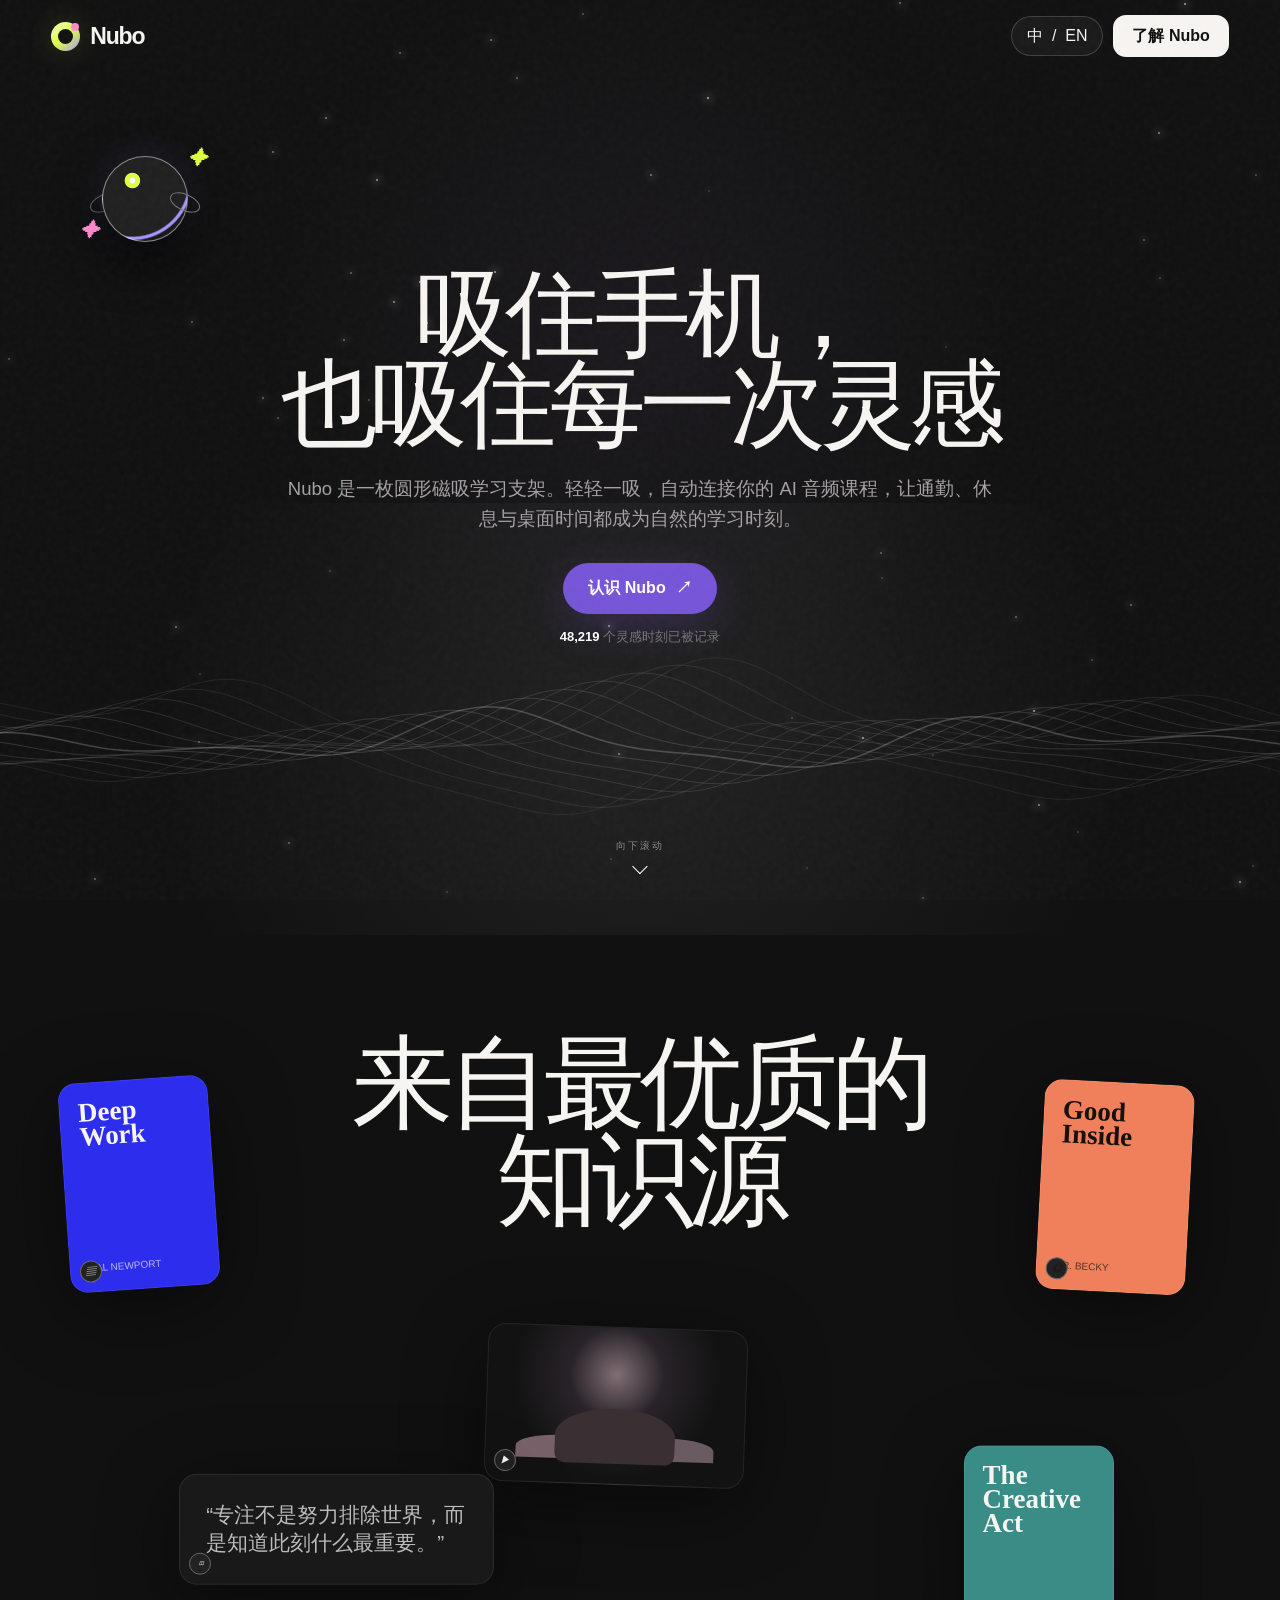
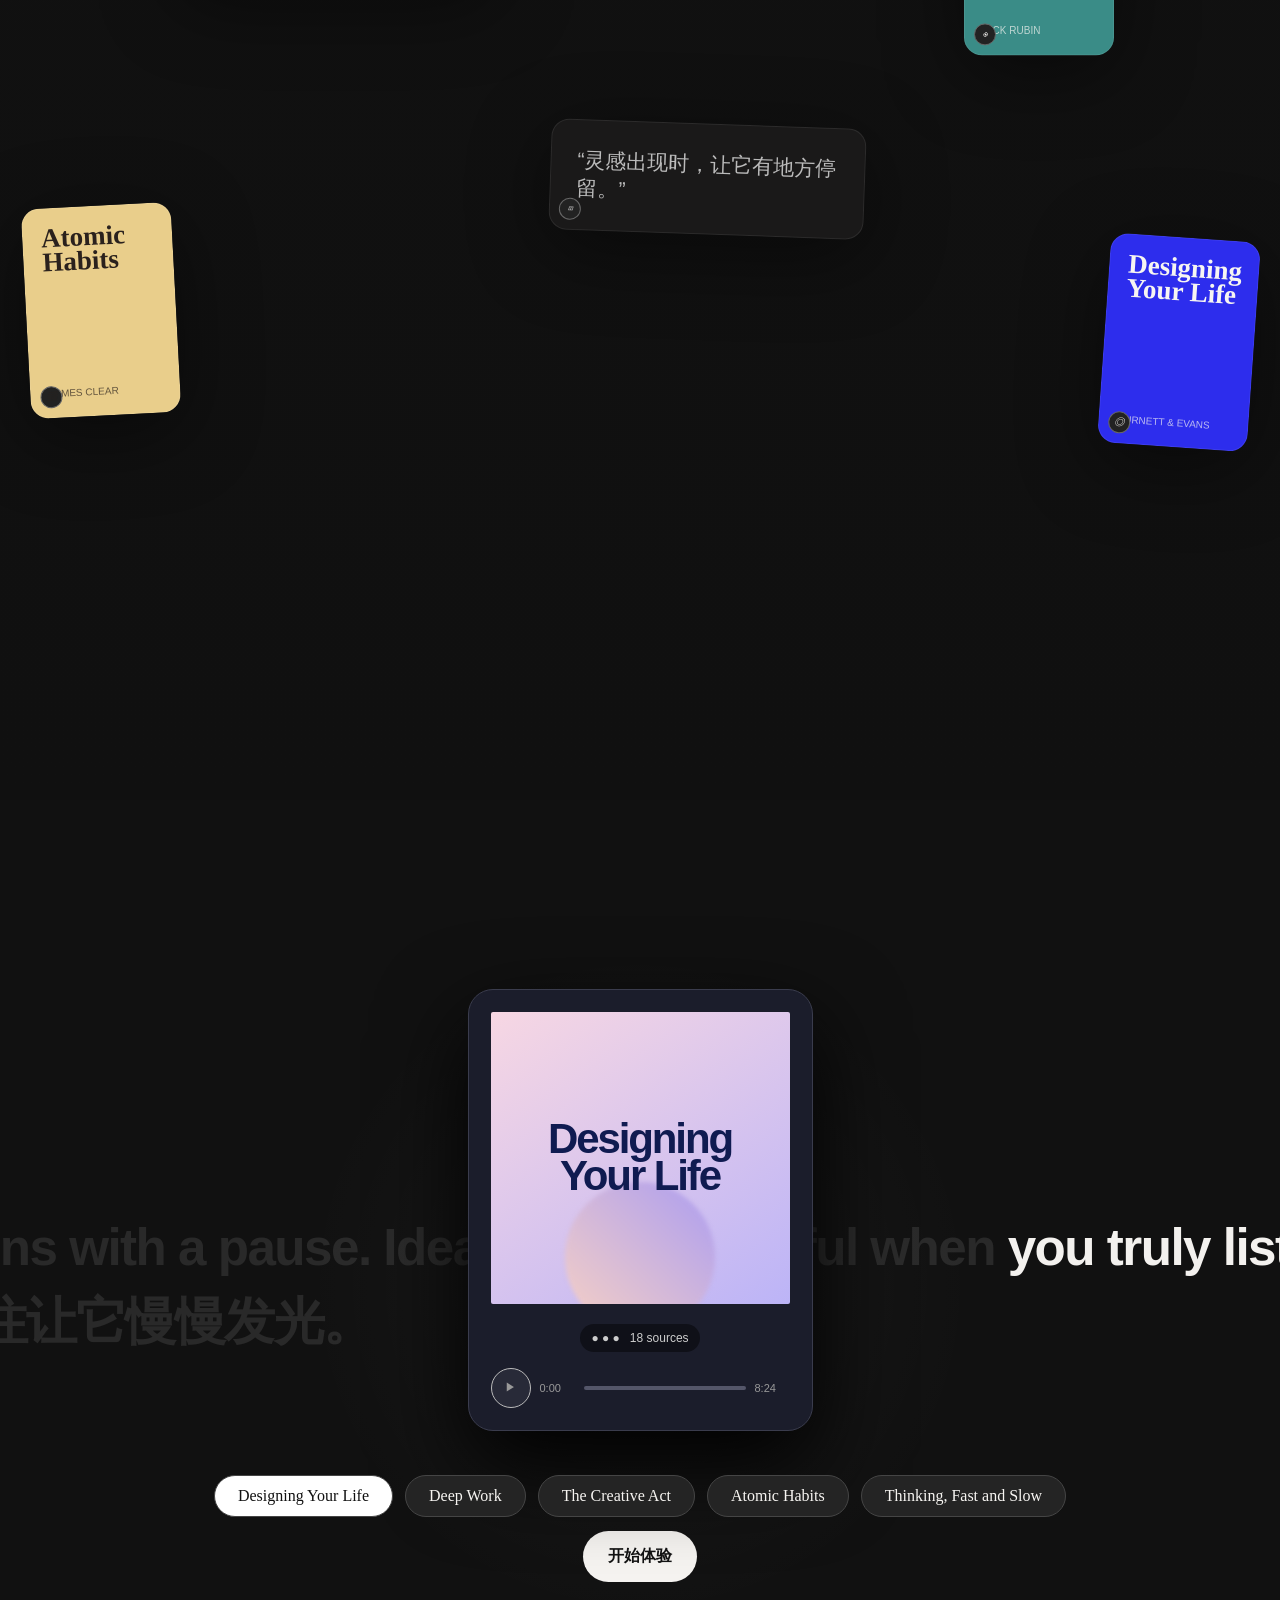
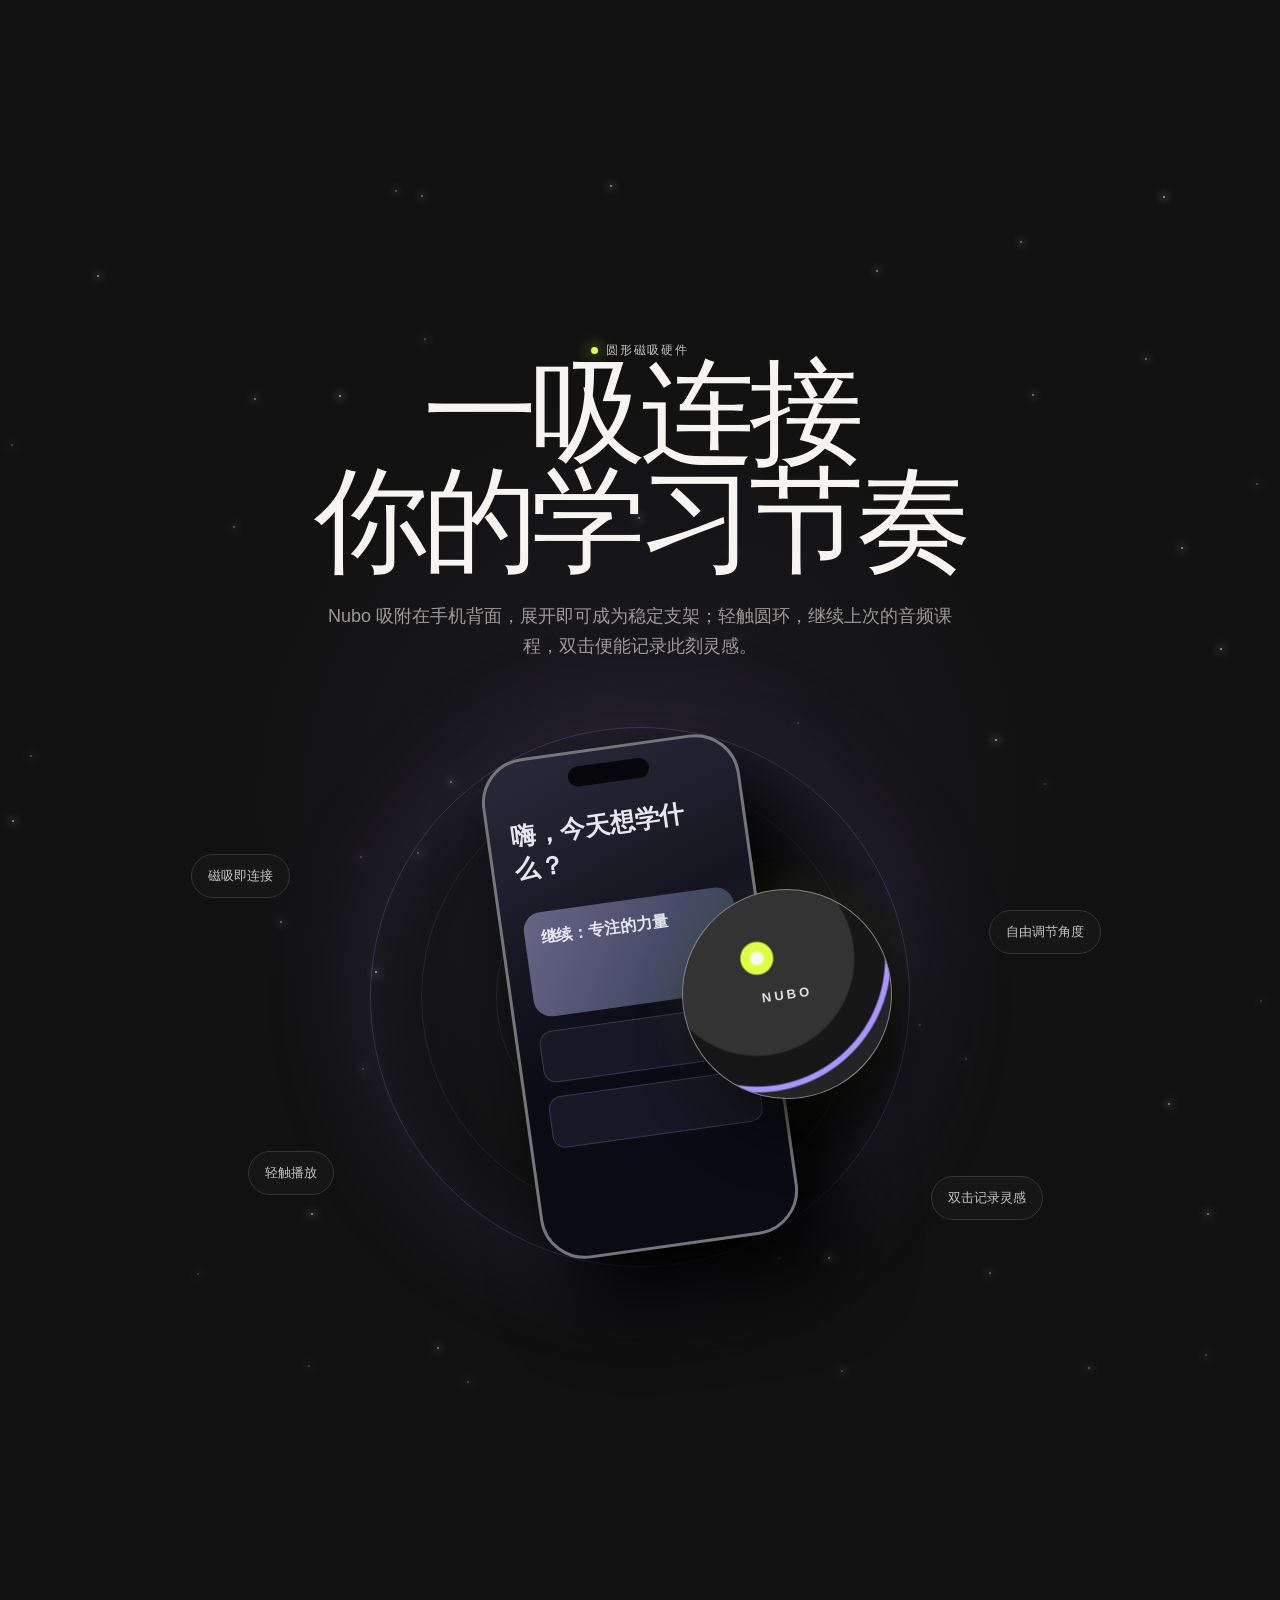
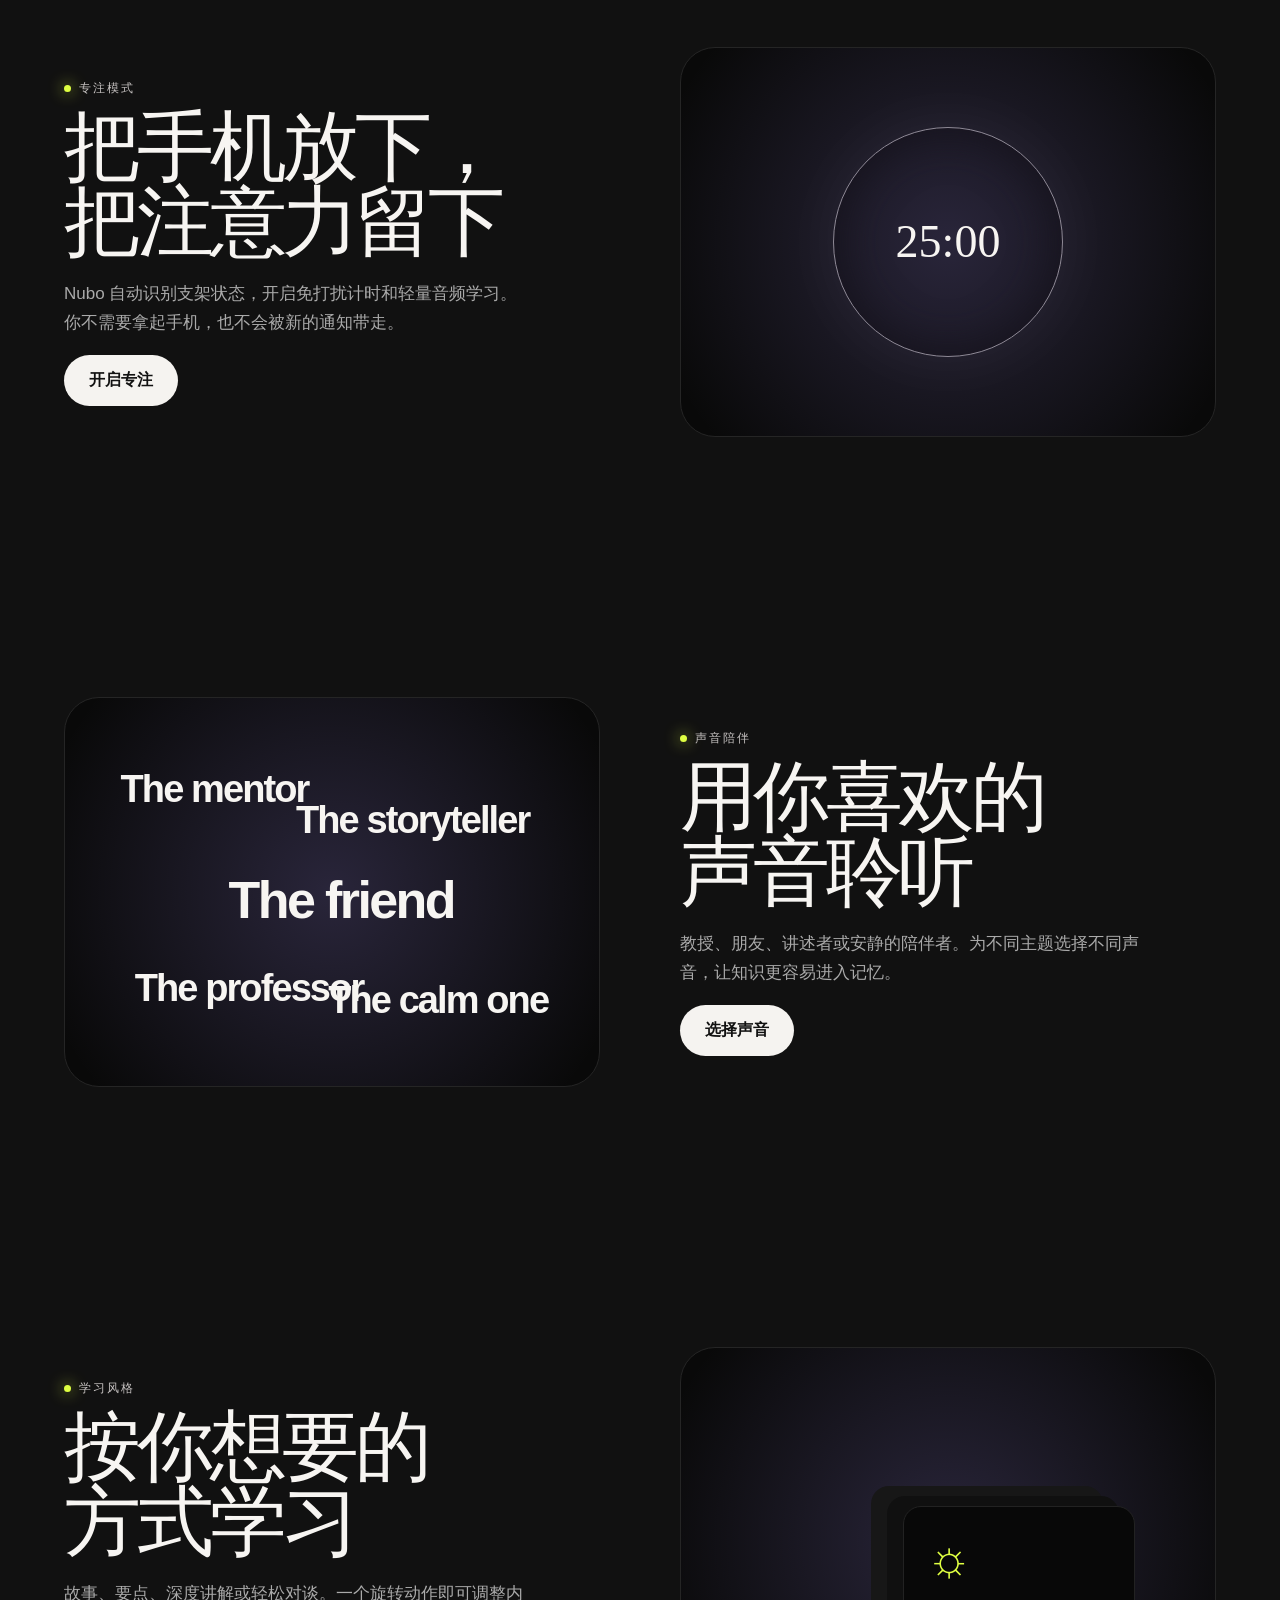
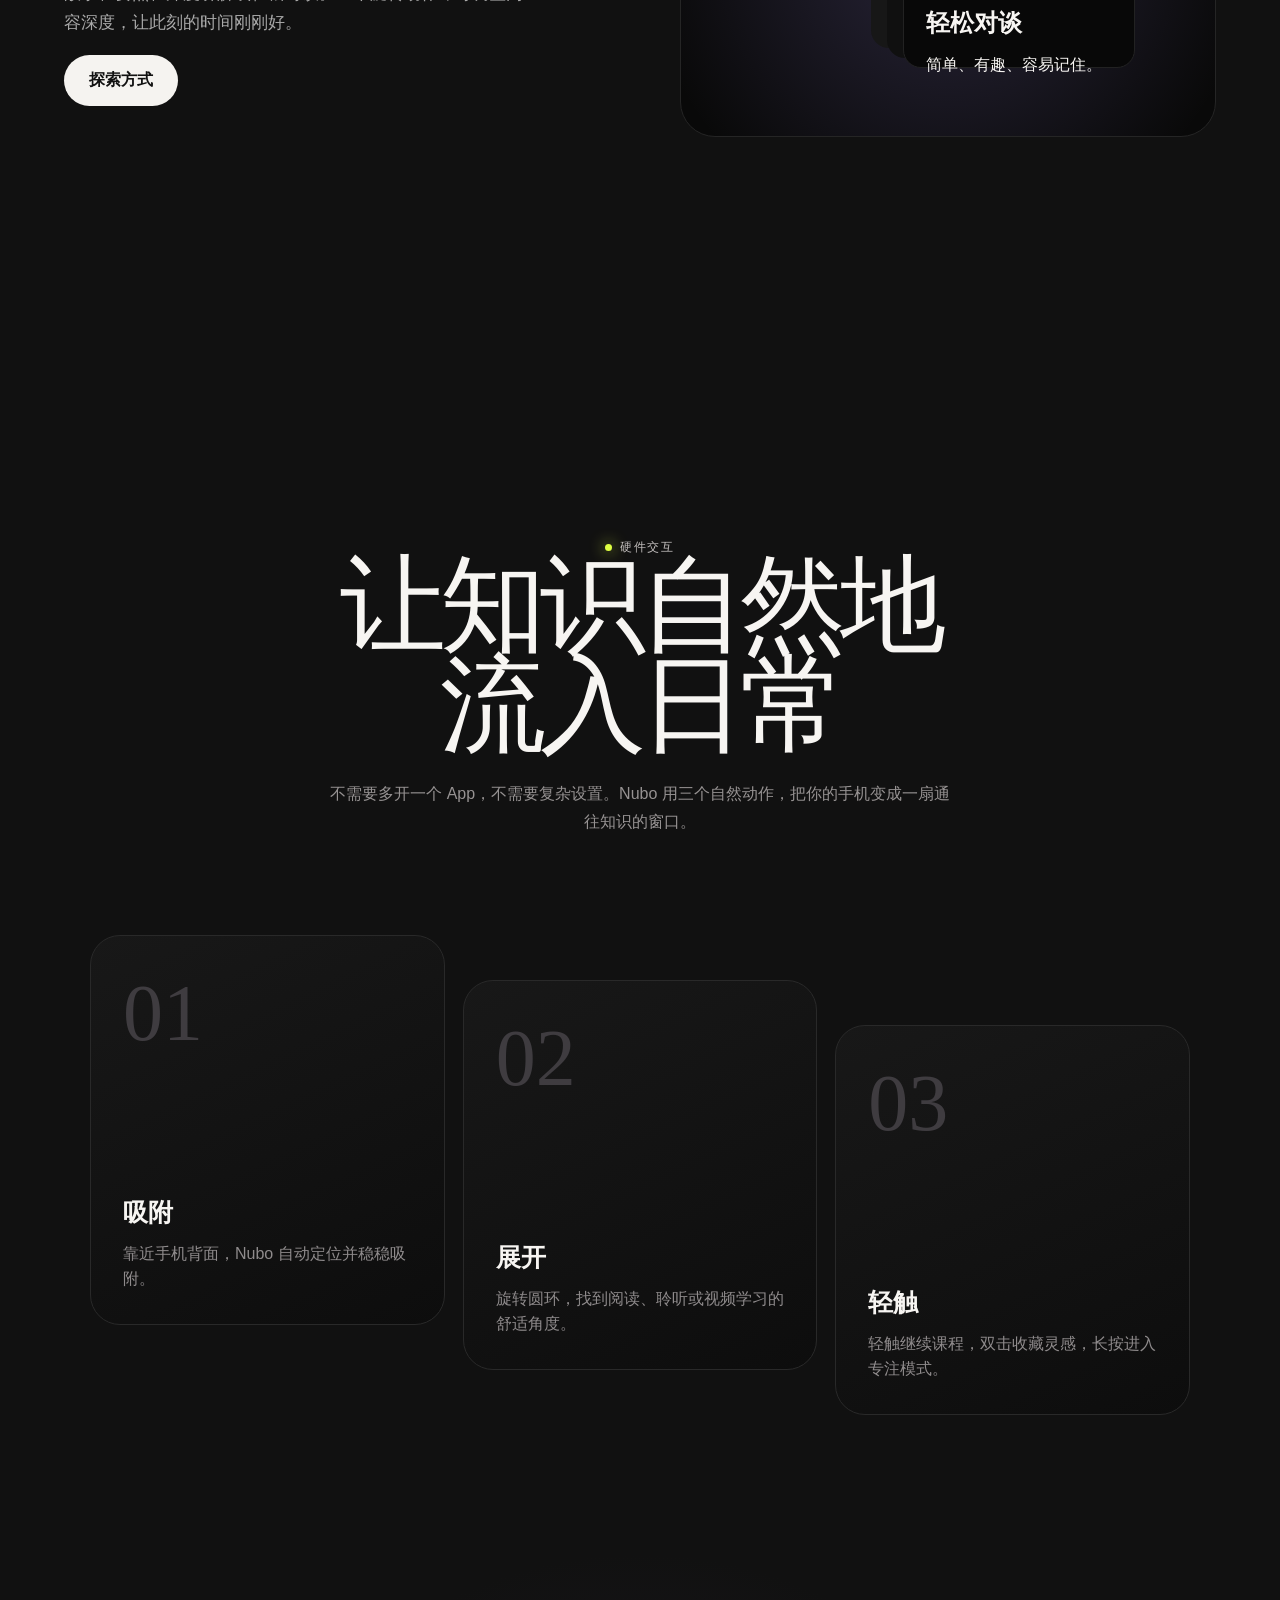
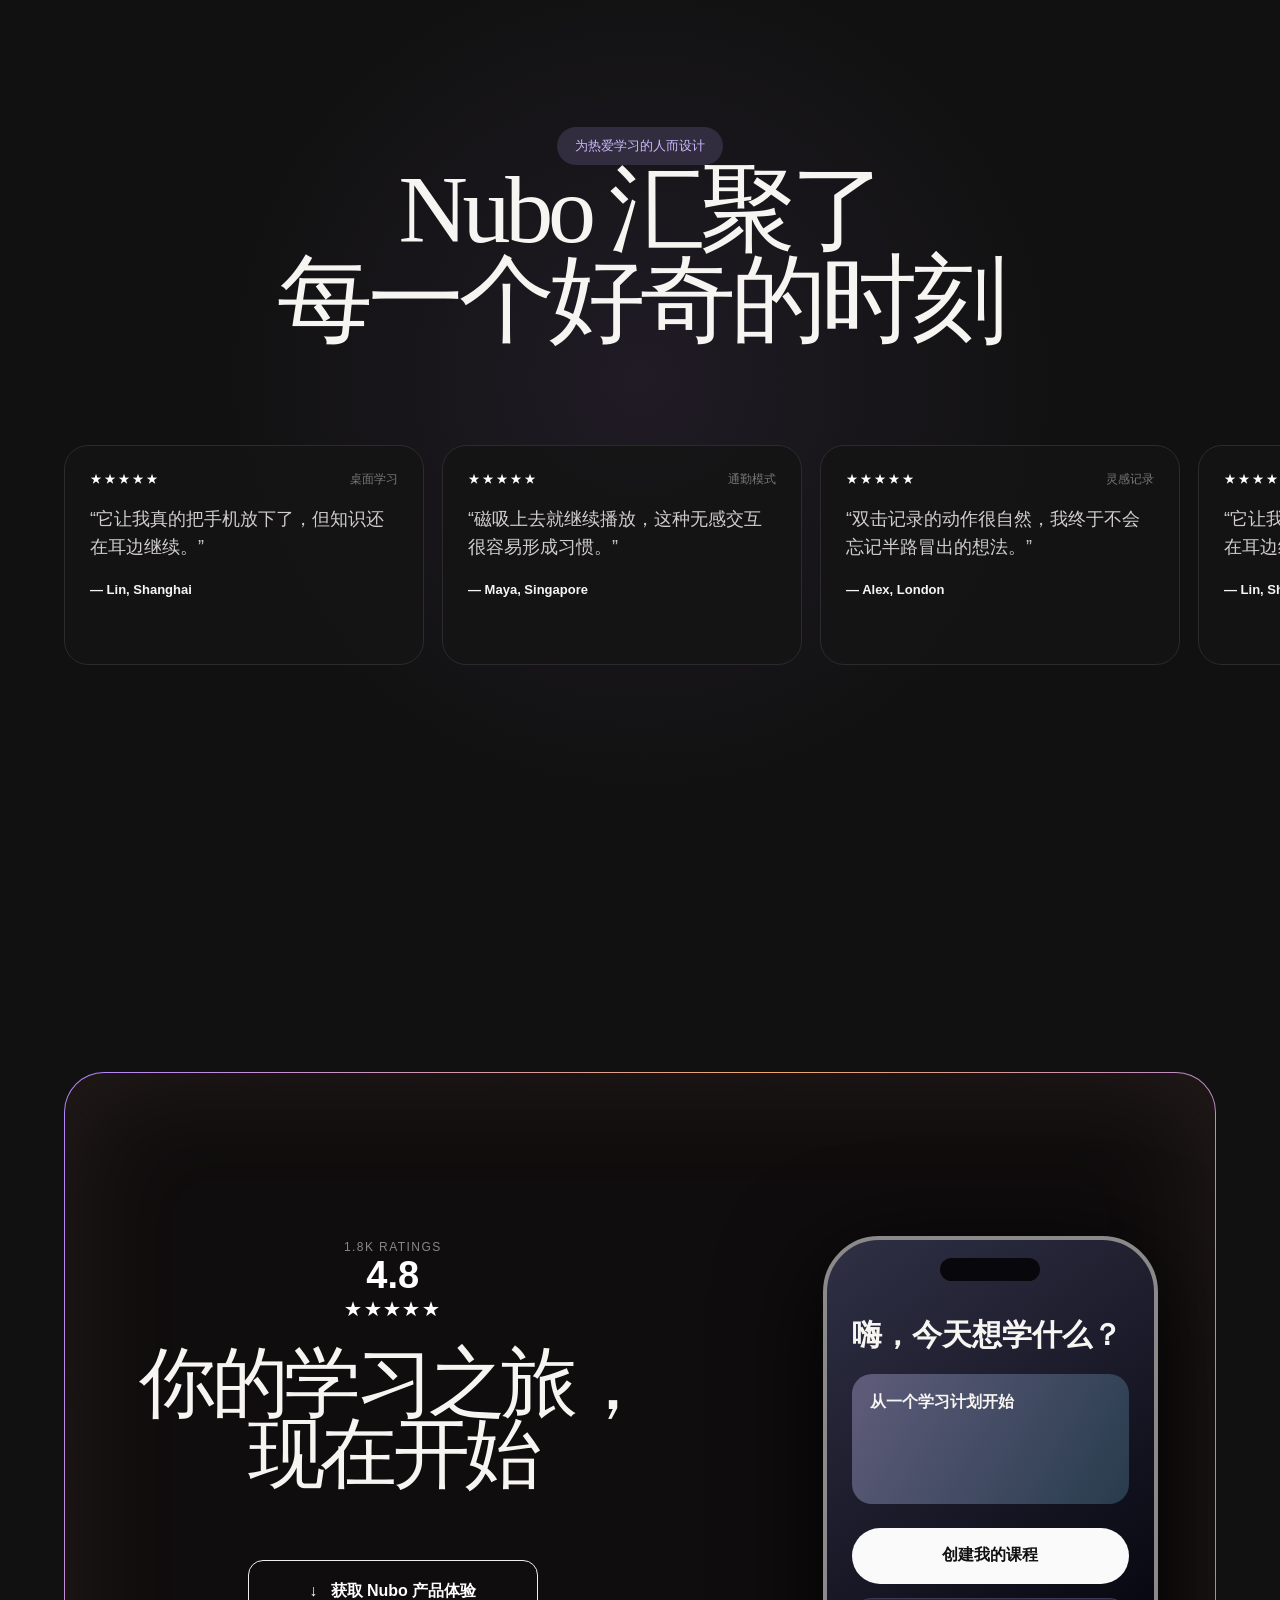
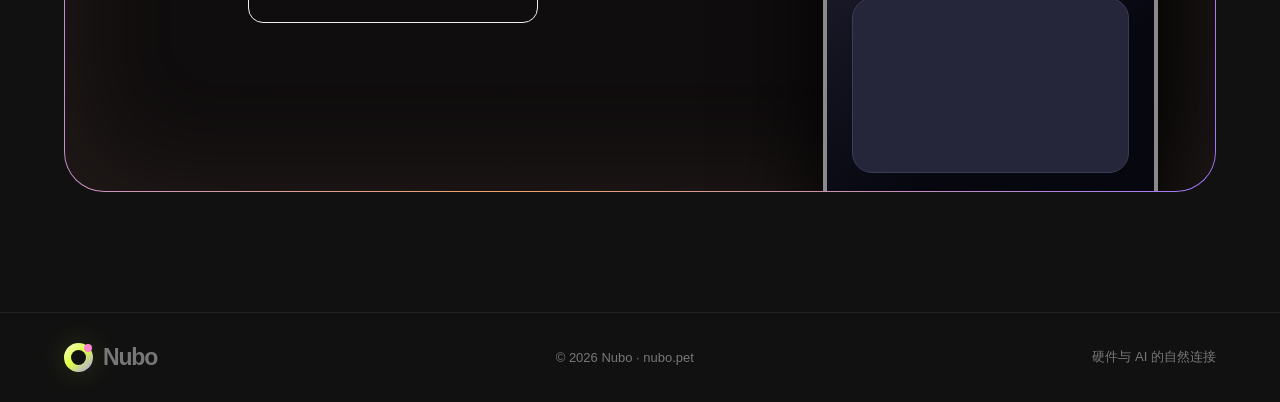
==== commit 0978b72b: "Rebuild Nubo with immersive product visuals" ====
--- a/public/index.html
+++ b/public/index.html
@@ -1,2314 +1,427 @@
-<!DOCTYPE html>
-<html lang="en">
+<!doctype html>
+<html lang="zh-CN">
 <head>
-    <meta charset="UTF-8">
-    <meta name="viewport" content="width=device-width, initial-scale=1.0">
-    <title>Nubo - Magnetic Learning Stand | AI Voice Micro-Learning</title>
-    <meta name="description" content="AI voice micro-learning with a circular magnetic phone stand that stays attached to your phone.">
-    <meta property="og:type" content="website">
-    <meta property="og:title" content="Nubo — Knowledge, within reach.">
-    <meta property="og:description" content="AI voice micro-learning with a circular magnetic phone stand that stays attached to your phone.">
-    <meta property="og:image" content="/og.png">
-    <meta name="twitter:card" content="summary_large_image">
-    <meta name="twitter:title" content="Nubo — Knowledge, within reach.">
-    <meta name="twitter:description" content="AI voice micro-learning with a circular magnetic phone stand that stays attached to your phone.">
-    <meta name="twitter:image" content="/og.png">
-    <link rel="icon" href="/favicon.svg" type="image/svg+xml">
-    <script src="https://cdn.tailwindcss.com"></script>
-    <script src="https://cdnjs.cloudflare.com/ajax/libs/gsap/3.12.2/gsap.min.js"></script>
-    <script src="https://cdnjs.cloudflare.com/ajax/libs/gsap/3.12.2/ScrollTrigger.min.js"></script>
-    <link rel="preconnect" href="https://fonts.googleapis.com">
-    <link rel="preconnect" href="https://fonts.gstatic.com" crossorigin>
-    <link href="https://fonts.googleapis.com/css2?family=Inter:wght@300;400;500;600;700&family=Playfair+Display:ital,wght@0,400;0,500;0,600;0,700;1,400;1,500&display=swap" rel="stylesheet">
-    <link rel="stylesheet" href="https://cdnjs.cloudflare.com/ajax/libs/font-awesome/6.5.1/css/all.min.css">
-    <script>
-        tailwind.config = {
-            theme: {
-                extend: {
-                    fontFamily: {
-                        serif: ['Playfair Display', 'serif'],
-                        sans: ['Inter', 'sans-serif'],
-                    },
-                    colors: {
-                        dark: '#06060a',
-                        darker: '#030305',
-                        card: '#0f0f14',
-                        accent: '#7c3aed',
-                        'accent-light': '#a78bfa',
-                        surface: '#13131a',
-                    }
-                }
-            }
-        }
-    </script>
-    <style>
-        * { margin: 0; padding: 0; box-sizing: border-box; }
-        body {
-            background: #06060a;
-            color: #ffffff;
-            font-family: 'Inter', sans-serif;
-            overflow-x: hidden;
-        }
-
-        /* Custom scrollbar */
-        ::-webkit-scrollbar { width: 6px; }
-        ::-webkit-scrollbar-track { background: #06060a; }
-        ::-webkit-scrollbar-thumb { background: #333; border-radius: 3px; }
-
-        /* Hero wave canvas */
-        #waveCanvas {
-            position: absolute;
-            bottom: 0;
-            left: 0;
-            width: 100%;
-            height: 200px;
-            pointer-events: none;
-            opacity: 0.6;
-        }
-
-        /* Floating animation */
-        @keyframes float {
-            0%, 100% { transform: translateY(0px) rotate(0deg); }
-            50% { transform: translateY(-20px) rotate(2deg); }
-        }
-        @keyframes floatReverse {
-            0%, 100% { transform: translateY(0px) rotate(0deg); }
-            50% { transform: translateY(20px) rotate(-2deg); }
-        }
-        @keyframes pulse-glow {
-            0%, 100% { opacity: 0.4; transform: scale(1); }
-            50% { opacity: 0.8; transform: scale(1.1); }
-        }
-        @keyframes star-twinkle {
-            0%, 100% { opacity: 0.3; }
-            50% { opacity: 1; }
-        }
-
-        .float-1 { animation: float 6s ease-in-out infinite; }
-        .float-2 { animation: floatReverse 7s ease-in-out infinite; }
-        .float-3 { animation: float 8s ease-in-out infinite 1s; }
-        .float-4 { animation: floatReverse 6.5s ease-in-out infinite 0.5s; }
-
-        /* Glass morphism */
-        .glass {
-            background: rgba(255, 255, 255, 0.03);
-            backdrop-filter: blur(20px);
-            border: 1px solid rgba(255, 255, 255, 0.06);
-        }
-        .glass-strong {
-            background: rgba(15, 15, 20, 0.8);
-            backdrop-filter: blur(30px);
-            border: 1px solid rgba(255, 255, 255, 0.08);
-        }
-
-        /* Gradient text */
-        .gradient-text {
-            background: linear-gradient(135deg, #fff 0%, #a78bfa 100%);
-            -webkit-background-clip: text;
-            -webkit-text-fill-color: transparent;
-            background-clip: text;
-        }
-
-        /* Blurred orbs */
-        .orb {
-            border-radius: 50%;
-            filter: blur(60px);
-            opacity: 0.7;
-        }
-
-        /* Audio visualizer bars */
-        .audio-bar {
-            animation: sound 1.2s ease-in-out infinite;
-        }
-        @keyframes sound {
-            0%, 100% { height: 4px; }
-            50% { height: 20px; }
-        }
-
-        /* Star field */
-        .star {
-            position: absolute;
-            background: white;
-            border-radius: 50%;
-            animation: star-twinkle var(--duration) ease-in-out infinite;
-        }
-
-        /* Scroll reveal */
-        .reveal {
-            opacity: 0;
-            transform: translateY(40px);
-        }
-
-        /* Phone mockup */
-        .phone-mockup {
-            border: 2px solid rgba(255,255,255,0.1);
-            border-radius: 40px;
-            background: linear-gradient(180deg, #1a1a2e 0%, #0f0f1a 100%);
-            box-shadow: 0 50px 100px rgba(0,0,0,0.8), inset 0 1px 0 rgba(255,255,255,0.1);
-        }
-
-        /* App download showcase */
-        .download-showcase {
-            width: min(88vw, 1660px);
-            aspect-ratio: 1.82 / 1;
-            min-height: 680px;
-            margin: 0 auto;
-            position: relative;
-            overflow: hidden;
-            border: 1px solid rgba(181, 124, 238, 0.82);
-            border-radius: 42px;
-            background:
-                radial-gradient(ellipse at 56% 105%, rgba(185, 169, 144, 0.22) 0%, rgba(93, 79, 74, 0.11) 26%, transparent 56%),
-                radial-gradient(ellipse at 55% 12%, rgba(76, 59, 55, 0.12) 0%, transparent 58%),
-                linear-gradient(118deg, #090506 0%, #0d0909 42%, #100d0d 65%, #090707 100%);
-            box-shadow:
-                inset 0 1px 0 rgba(244, 192, 132, 0.48),
-                inset 0 0 110px rgba(0, 0, 0, 0.5);
-        }
-        .download-showcase::before {
-            content: '';
-            position: absolute;
-            inset: 0;
-            pointer-events: none;
-            background:
-                linear-gradient(90deg, transparent 0%, rgba(255,255,255,0.018) 48%, transparent 100%),
-                repeating-linear-gradient(104deg, rgba(255,255,255,0.006) 0 1px, transparent 1px 16px);
-            opacity: 0.7;
-        }
-        .download-showcase-grid {
-            position: absolute;
-            inset: 0;
-            z-index: 1;
-            display: grid;
-            grid-template-columns: 61% 39%;
-        }
-        .download-showcase-copy {
-            display: flex;
-            flex-direction: column;
-            align-items: center;
-            justify-content: center;
-            text-align: center;
-            padding: 5% 0 7% 4%;
-        }
-        .download-rating-label {
-            color: #858184;
-            font-size: clamp(13px, 0.9vw, 18px);
-            font-weight: 600;
-            letter-spacing: 0.09em;
-            margin-bottom: 4px;
-        }
-        .download-rating-score {
-            color: white;
-            font-size: clamp(38px, 3vw, 54px);
-            font-weight: 700;
-            line-height: 1;
-        }
-        .download-stars svg {
-            width: clamp(18px, 1.35vw, 25px);
-            height: clamp(18px, 1.35vw, 25px);
-        }
-        .download-showcase-title {
-            max-width: 950px;
-            margin-top: 20px;
-            color: #fff;
-            font-family: 'Playfair Display', serif;
-            font-size: clamp(68px, 5.45vw, 108px);
-            font-weight: 400;
-            line-height: 0.93;
-            letter-spacing: -0.055em;
-        }
-        .download-showcase-button {
-            margin-top: clamp(66px, 6vw, 112px);
-            min-width: clamp(370px, 29vw, 470px);
-            min-height: 92px;
-            padding: 0 42px;
-            border: 2px solid rgba(255,255,255,0.82);
-            border-radius: 16px;
-            color: #fff;
-            display: inline-flex;
-            align-items: center;
-            justify-content: center;
-            gap: 22px;
-            font-size: clamp(20px, 1.45vw, 28px);
-            font-weight: 600;
-            transition: background 0.25s ease, transform 0.25s ease;
-        }
-        .download-showcase-button:hover {
-            background: rgba(255,255,255,0.07);
-            transform: translateY(-2px);
-        }
-        .download-phone-stage {
-            position: relative;
-            height: 100%;
-        }
-        .download-phone {
-            position: absolute;
-            top: 17%;
-            left: 48%;
-            width: 280px;
-            transform: translateX(-50%) scale(1.68);
-            transform-origin: top center;
-        }
-        @media (max-width: 1023px) {
-            .download-showcase {
-                width: calc(100vw - 32px);
-                min-height: 1120px;
-                aspect-ratio: auto;
-                border-radius: 30px;
-            }
-            .download-showcase-grid {
-                grid-template-columns: 1fr;
-                grid-template-rows: 48% 52%;
-            }
-            .download-showcase-copy {
-                padding: 64px 24px 22px;
-                justify-content: flex-start;
-            }
-            .download-showcase-title {
-                font-size: clamp(48px, 10vw, 76px);
-            }
-            .download-showcase-button {
-                margin-top: 48px;
-                min-width: min(390px, 88vw);
-                min-height: 72px;
-                padding: 0 24px;
-            }
-            .download-phone {
-                top: 6%;
-                left: 50%;
-                transform: translateX(-50%) scale(1.28);
-            }
-        }
-        @media (max-width: 520px) {
-            .download-showcase { min-height: 940px; }
-            .download-showcase-grid { grid-template-rows: 49% 51%; }
-            .download-showcase-copy { padding-top: 42px; }
-            .download-showcase-title { font-size: 47px; }
-            .download-showcase-button { margin-top: 34px; font-size: 17px; }
-            .download-phone { transform: translateX(-50%) scale(1.05); }
-        }
-
-        /* Nubo magnetic phone stand mockup */
-        .nubo-mark {
-            width: 38px;
-            height: 38px;
-            border-radius: 50%;
-            display: grid;
-            place-items: center;
-            flex: 0 0 auto;
-            background: linear-gradient(135deg, #f2b66d 0%, #a56bf2 48%, #6157e8 100%);
-            box-shadow: inset 0 0 0 1px rgba(255,255,255,.2), 0 8px 24px rgba(124,58,237,.28);
-        }
-        .nubo-mark::before {
-            content: 'N';
-            color: white;
-            font-size: 19px;
-            font-weight: 700;
-            line-height: 1;
-        }
-        .nubo-mark.large { width: 42px; height: 42px; }
-        .nubo-mark.large::before { font-size: 21px; }
-        .nubo-hardware-stage {
-            position: relative;
-            width: 290px;
-            height: 520px;
-            border-radius: 52px;
-            background: linear-gradient(150deg, #343440 0%, #17171f 52%, #0b0b10 100%);
-            border: 2px solid rgba(255,255,255,.16);
-            box-shadow: 0 50px 90px rgba(0,0,0,.62), 0 20px 65px rgba(124,58,237,.22), inset 0 1px 1px rgba(255,255,255,.22);
-            transform: rotate(5deg);
-        }
-        .nubo-camera-island {
-            position: absolute;
-            top: 24px;
-            left: 24px;
-            width: 82px;
-            height: 82px;
-            border-radius: 24px;
-            background: #111117;
-            border: 1px solid rgba(255,255,255,.12);
-            box-shadow: inset 0 0 0 8px rgba(255,255,255,.025);
-        }
-        .nubo-camera-island::before,
-        .nubo-camera-island::after {
-            content: '';
-            position: absolute;
-            width: 27px;
-            height: 27px;
-            border-radius: 50%;
-            background: radial-gradient(circle at 40% 35%, #3d4261 0 10%, #0a0b12 32% 58%, #242534 61% 72%, #050509 74%);
-            border: 1px solid rgba(255,255,255,.16);
-        }
-        .nubo-camera-island::before { top: 10px; left: 10px; }
-        .nubo-camera-island::after { right: 10px; bottom: 10px; }
-        .nubo-device {
-            position: absolute;
-            left: 50%;
-            top: 54%;
-            width: 210px;
-            height: 210px;
-            transform: translate(-50%, -50%);
-            border-radius: 50%;
-            background: radial-gradient(circle at 34% 28%, #454557 0%, #242431 42%, #111118 76%);
-            border: 2px solid rgba(255,255,255,.14);
-            box-shadow: 0 24px 50px rgba(0,0,0,.55), 0 0 48px rgba(124,58,237,.25), inset 0 2px 3px rgba(255,255,255,.13), inset 0 -3px 6px rgba(0,0,0,.45);
-        }
-        .nubo-device::before {
-            content: '';
-            position: absolute;
-            inset: 18px;
-            border-radius: 50%;
-            border: 1px solid rgba(196,181,253,.28);
-            box-shadow: inset 0 0 28px rgba(124,58,237,.08);
-        }
-        .nubo-kickstand {
-            position: absolute;
-            left: 50%;
-            bottom: -104px;
-            width: 126px;
-            height: 158px;
-            transform: translateX(-50%) rotate(-12deg);
-            border: 12px solid #20202a;
-            border-top-width: 14px;
-            border-radius: 64px;
-            box-shadow: 0 18px 32px rgba(0,0,0,.52), inset 0 0 0 1px rgba(255,255,255,.09);
-        }
-        @media (max-width: 420px) {
-            .nubo-hardware-stage {
-                transform: rotate(3deg) scale(.86);
-                transform-origin: center;
-                margin: -36px 0;
-            }
-        }
-
-        /* Topic pill active */
-        .pill-active {
-            background: white;
-            color: black;
-            border-color: white;
-        }
-        .pill-inactive {
-            background: rgba(255,255,255,0.08);
-            color: white;
-            border: 1px solid rgba(255,255,255,0.1);
-        }
-
-        /* Nav transition */
-        nav.scrolled {
-            background: rgba(6, 6, 10, 0.9);
-            backdrop-filter: blur(20px);
-            border-bottom: 1px solid rgba(255,255,255,0.05);
-        }
-
-        /* Language switcher */
-        .language-option[aria-checked="true"] {
-            background: rgba(124, 58, 237, 0.22);
-            color: #c4b5fd;
-        }
-        .language-option:focus-visible,
-        #language-toggle:focus-visible {
-            outline: 2px solid #a78bfa;
-            outline-offset: 2px;
-        }
-
-        /* Large footer text */
-        .footer-logo {
-            font-size: clamp(80px, 15vw, 200px);
-            line-height: 0.85;
-            letter-spacing: -0.04em;
-        }
-
-        /* Card hover */
-        .hover-card {
-            transition: transform 0.4s cubic-bezier(0.4, 0, 0.2, 1), box-shadow 0.4s ease;
-        }
-        .hover-card:hover {
-            transform: translateY(-8px) scale(1.02);
-            box-shadow: 0 30px 60px rgba(0,0,0,0.5);
-        }
-
-        /* Mindspace spinner */
-        @keyframes spin-slow {
-            from { transform: rotate(0deg); }
-            to { transform: rotate(360deg); }
-        }
-        .spinner-ring {
-            animation: spin-slow 3s linear infinite;
-        }
-
-        /* Section divider gradient */
-        .section-fade {
-            background: linear-gradient(to bottom, transparent, #06060a);
-        }
-
-        /* Particle canvas */
-        #particleCanvas {
-            position: fixed;
-            top: 0;
-            left: 0;
-            width: 100%;
-            height: 100%;
-            pointer-events: none;
-            z-index: 0;
-        }
-
-        /* Content wrapper */
-        .content-wrapper {
-            position: relative;
-            z-index: 1;
-        }
-
-        /* ====== Interactive Player Section Styles ====== */
-        .player-section {
-            position: relative;
-            min-height: 100vh;
-            display: flex;
-            align-items: center;
-            justify-content: center;
-            overflow: hidden;
-            background: #06060a;
-        }
-
-        .bg-text-layer {
-            position: absolute;
-            inset: 0;
-            display: flex;
-            align-items: center;
-            justify-content: center;
-            pointer-events: none;
-            z-index: 0;
-            padding: 0 2rem;
-        }
-
-        .bg-text-content {
-            font-size: clamp(1.2rem, 2.5vw, 2.2rem);
-            font-weight: 500;
-            text-align: center;
-            max-width: 1200px;
-            line-height: 1.5;
-            color: rgba(255,255,255,0.15);
-            transition: opacity 0.5s ease;
-        }
-
-        .bg-text-content .highlight {
-            color: rgba(255,255,255,0.95);
-            font-weight: 600;
-        }
-
-        .vertical-label {
-            position: absolute;
-            top: 50%;
-            left: 50%;
-            transform: translate(-50%, -50%);
-            pointer-events: none;
-            z-index: 1;
-            font-size: 10px;
-            letter-spacing: 0.3em;
-            color: rgba(255,255,255,0.25);
-            text-transform: uppercase;
-            writing-mode: vertical-rl;
-            text-orientation: mixed;
-            white-space: nowrap;
-        }
-
-        .player-card-wrapper {
-            position: relative;
-            z-index: 10;
-            display: flex;
-            flex-direction: column;
-            align-items: center;
-            width: 100%;
-            max-width: 420px;
-        }
-
-        .player-card {
-            background: linear-gradient(180deg, #16162a 0%, #0f0f1a 100%);
-            border-radius: 32px;
-            padding: 12px;
-            width: 100%;
-            max-width: 340px;
-            box-shadow: 
-                0 40px 80px rgba(0,0,0,0.6),
-                0 0 0 1px rgba(255,255,255,0.06);
-            transition: transform 0.5s cubic-bezier(0.4, 0, 0.2, 1);
-        }
-
-        .card-cover {
-            border-radius: 24px;
-            overflow: hidden;
-            height: 400px;
-            position: relative;
-            transition: all 0.5s ease;
-        }
-
-        .card-info {
-            padding: 16px 8px 8px;
-        }
-
-        .sources-row {
-            display: flex;
-            align-items: center;
-            justify-content: center;
-            gap: 6px;
-            margin-bottom: 16px;
-        }
-
-        .source-avatars {
-            display: flex;
-            align-items: center;
-        }
-
-        .source-avatar {
-            width: 20px;
-            height: 20px;
-            border-radius: 50%;
-            border: 2px solid #16162a;
-            margin-left: -6px;
-        }
-        .source-avatar:first-child { margin-left: 0; }
-
-        .source-count {
-            font-size: 12px;
-            color: rgba(255,255,255,0.5);
-            font-weight: 500;
-        }
-
-        .player-controls {
-            display: flex;
-            align-items: center;
-            gap: 10px;
-        }
-
-        .play-btn {
-            width: 40px;
-            height: 40px;
-            border-radius: 50%;
-            border: 1px solid rgba(255,255,255,0.2);
-            background: rgba(255,255,255,0.05);
-            display: flex;
-            align-items: center;
-            justify-content: center;
-            cursor: pointer;
-            transition: all 0.3s ease;
-            flex-shrink: 0;
-        }
-        .play-btn:hover {
-            background: rgba(255,255,255,0.1);
-            transform: scale(1.05);
-        }
-
-        .time-display {
-            font-size: 11px;
-            color: rgba(255,255,255,0.4);
-            font-family: 'Inter', monospace;
-            font-variant-numeric: tabular-nums;
-            min-width: 32px;
-        }
-
-        .progress-bar {
-            flex: 1;
-            height: 4px;
-            background: rgba(255,255,255,0.1);
-            border-radius: 2px;
-            overflow: hidden;
-            cursor: pointer;
-        }
-
-        .progress-fill {
-            height: 100%;
-            width: 0%;
-            background: rgba(255,255,255,0.5);
-            border-radius: 2px;
-            transition: width 0.3s ease;
-        }
-
-        .topic-buttons {
-            position: absolute;
-            bottom: 100px;
-            left: 0;
-            right: 0;
-            z-index: 20;
-            display: flex;
-            flex-wrap: wrap;
-            justify-content: center;
-            gap: 10px;
-            padding: 0 20px;
-            max-width: 900px;
-            margin: 0 auto;
-        }
-
-        .topic-btn {
-            padding: 10px 20px;
-            border-radius: 9999px;
-            font-size: 13px;
-            font-weight: 500;
-            cursor: pointer;
-            transition: all 0.3s ease;
-            white-space: nowrap;
-            font-family: 'Playfair Display', serif;
-            border: 1px solid rgba(255,255,255,0.12);
-            background: rgba(255,255,255,0.06);
-            color: rgba(255,255,255,0.8);
-        }
-
-        .topic-btn:hover {
-            background: rgba(255,255,255,0.12);
-            transform: translateY(-1px);
-        }
-
-        .topic-btn.active {
-            background: white;
-            color: black;
-            border-color: white;
-            font-weight: 600;
-        }
-
-        .get-started-btn {
-            position: absolute;
-            bottom: 40px;
-            left: 50%;
-            transform: translateX(-50%);
-            z-index: 20;
-            padding: 12px 32px;
-            border-radius: 9999px;
-            background: white;
-            color: black;
-            font-size: 14px;
-            font-weight: 600;
-            border: none;
-            cursor: pointer;
-            transition: all 0.3s ease;
-        }
-        .get-started-btn:hover {
-            background: #f0f0f0;
-            transform: translateX(-50%) scale(1.03);
-        }
-
-        /* Cover specific styles */
-        .cover-nietzsche {
-            background: #0000ff;
-            display: flex;
-            flex-direction: column;
-            align-items: center;
-            justify-content: center;
-            padding: 30px;
-        }
-        .cover-nietzsche svg { filter: drop-shadow(0 4px 12px rgba(0,0,0,0.2)); }
-        .cover-nietzsche .cover-title {
-            color: white;
-            font-family: 'Playfair Display', serif;
-            font-style: italic;
-            font-size: 22px;
-            text-align: center;
-            line-height: 1.3;
-            margin-top: 20px;
-            text-shadow: 0 2px 8px rgba(0,0,0,0.2);
-        }
-
-        .cover-charisma {
-            background: linear-gradient(180deg, #0a1628 0%, #1a3a52 40%, #2dd4bf 70%, #fcd34d 100%);
-            display: flex;
-            flex-direction: column;
-            align-items: center;
-            justify-content: flex-start;
-            padding: 40px 20px;
-            position: relative;
-            overflow: hidden;
-        }
-        .cover-charisma::before {
-            content: '';
-            position: absolute;
-            bottom: -20%;
-            left: 50%;
-            transform: translateX(-50%);
-            width: 140%;
-            height: 80%;
-            background: url('https://images.unsplash.com/photo-1535083783855-76ae62b2914e?w=400&h=400&fit=crop') center/cover;
-            opacity: 0.9;
-            mix-blend-mode: soft-light;
-        }
-        .cover-charisma .cover-title {
-            color: #fcd34d;
-            font-family: 'Playfair Display', serif;
-            font-size: 36px;
-            font-weight: 700;
-            text-align: center;
-            line-height: 1.1;
-            position: relative;
-            z-index: 2;
-            text-shadow: 0 2px 12px rgba(0,0,0,0.4);
-        }
-        .cover-charisma .feather-icon {
-            position: absolute;
-            bottom: 10%;
-            left: 50%;
-            transform: translateX(-50%);
-            width: 80px;
-            height: 120px;
-            opacity: 0.9;
-            z-index: 2;
-        }
-
-        .cover-love {
-            background: linear-gradient(135deg, #f9a8d4 0%, #c084fc 50%, #fcd34d 100%);
-            display: flex;
-            flex-direction: column;
-            align-items: center;
-            justify-content: center;
-            padding: 30px;
-            position: relative;
-        }
-        .cover-love .heart-container {
-            width: 120px;
-            height: 120px;
-            margin: 20px 0;
-            position: relative;
-        }
-        .cover-love .heart-left,
-        .cover-love .heart-right {
-            position: absolute;
-            width: 60px;
-            height: 100px;
-            top: 10px;
-        }
-        .cover-love .heart-left {
-            left: 10px;
-            background: linear-gradient(135deg, #fbcfe8 0%, #f9a8d4 100%);
-            border-radius: 60px 60px 0 0;
-            transform: rotate(-45deg);
-            transform-origin: 100% 100%;
-            box-shadow: inset -2px -2px 8px rgba(0,0,0,0.05);
-        }
-        .cover-love .heart-right {
-            right: 10px;
-            background: linear-gradient(135deg, #f472b6 0%, #db2777 100%);
-            border-radius: 60px 60px 0 0;
-            transform: rotate(45deg);
-            transform-origin: 0 100%;
-            box-shadow: inset 2px -2px 8px rgba(0,0,0,0.05);
-        }
-        .cover-love .cover-title {
-            color: #1e1b4b;
-            font-family: 'Inter', sans-serif;
-            font-size: 28px;
-            font-weight: 700;
-            text-align: center;
-            line-height: 1.15;
-            position: relative;
-            z-index: 2;
-        }
-
-        .cover-dopamine {
-            background: #f5f5f5;
-            display: flex;
-            flex-direction: column;
-            align-items: center;
-            justify-content: center;
-            padding: 30px;
-            position: relative;
-        }
-        .cover-dopamine .brain-icon {
-            position: absolute;
-            top: 30px;
-            right: 30px;
-            width: 60px;
-            height: 60px;
-            color: #ef4444;
-        }
-        .cover-dopamine .cover-title {
-            color: #b91c1c;
-            font-family: 'Playfair Display', serif;
-            font-size: 32px;
-            font-weight: 700;
-            text-align: center;
-            line-height: 1.1;
-            font-style: italic;
-            letter-spacing: -0.02em;
-        }
-        .cover-dopamine .cover-subtitle {
-            color: #ef4444;
-            font-size: 11px;
-            font-weight: 700;
-            letter-spacing: 0.15em;
-            text-transform: uppercase;
-            margin-top: 12px;
-        }
-
-        .cover-leaders {
-            background: linear-gradient(135deg, #0f172a 0%, #1e293b 100%);
-            display: flex;
-            flex-direction: column;
-            align-items: center;
-            justify-content: center;
-            padding: 30px;
-            position: relative;
-            overflow: hidden;
-        }
-        .cover-leaders .cover-title {
-            color: #ccfbf1;
-            font-family: 'Inter', sans-serif;
-            font-size: 26px;
-            font-weight: 700;
-            text-align: center;
-            line-height: 1.2;
-            position: relative;
-            z-index: 2;
-            max-width: 220px;
-        }
-        .cover-leaders .brain-gear {
-            position: absolute;
-            bottom: 40px;
-            right: 30px;
-            width: 100px;
-            height: 100px;
-            color: #f472b6;
-            opacity: 0.9;
-            z-index: 2;
-        }
-
-        /* Card switch animation */
-        .card-enter {
-            animation: cardEnter 0.5s cubic-bezier(0.4, 0, 0.2, 1) forwards;
-        }
-        @keyframes cardEnter {
-            from { opacity: 0; transform: translateY(20px) scale(0.95); }
-            to { opacity: 1; transform: translateY(0) scale(1); }
-        }
-
-        /* Noise texture overlay */
-        .noise-overlay {
-            position: absolute;
-            inset: 0;
-            opacity: 0.03;
-            pointer-events: none;
-            background-image: url("data:image/svg+xml,%3Csvg viewBox='0 0 256 256' xmlns='http://www.w3.org/2000/svg'%3E%3Cfilter id='noise'%3E%3CfeTurbulence type='fractalNoise' baseFrequency='0.9' numOctaves='4' stitchTiles='stitch'/%3E%3C/filter%3E%3Crect width='100%25' height='100%25' filter='url(%23noise)'/%3E%3C/svg%3E");
-            background-size: 128px 128px;
-        }
-    </style>
+  <meta charset="utf-8">
+  <meta name="viewport" content="width=device-width,initial-scale=1,viewport-fit=cover">
+  <meta name="theme-color" content="#101010">
+  <meta name="description" content="Nubo 是一款圆形磁吸手机支架，把拿起手机的瞬间变成专注、轻松的微学习体验。">
+  <meta property="og:title" content="Nubo — 吸住手机，也吸住灵感">
+  <meta property="og:description" content="圆形磁吸硬件与 AI 音频学习体验。">
+  <meta property="og:image" content="/og.png">
+  <title>Nubo — 圆形磁吸学习支架</title>
+  <link rel="icon" href="/favicon.svg">
+  <style>
+    @font-face{font-family:NuboSerif;src:local("Songti SC"),local("STSong"),local("Times New Roman")}
+    :root{
+      --bg:#111;--panel:#171717;--ink:#f7f5f2;--muted:#9c9997;
+      --violet:#a995ff;--lime:#dfff42;--rose:#ff88cd;--line:#2b2929;
+      --serif:NuboSerif,"Iowan Old Style","Times New Roman",serif;
+      --sans:Inter,-apple-system,BlinkMacSystemFont,"Segoe UI","PingFang SC","Noto Sans CJK SC",sans-serif
+    }
+    *{box-sizing:border-box}
+    html{scroll-behavior:smooth;background:var(--bg)}
+    body{margin:0;background:var(--bg);color:var(--ink);font-family:var(--sans);overflow-x:hidden}
+    button,a{font:inherit}
+    button{color:inherit}
+    a{color:inherit;text-decoration:none}
+    ::selection{background:var(--violet);color:#111}
+    ::-webkit-scrollbar{width:5px}
+    ::-webkit-scrollbar-track{background:#101010}
+    ::-webkit-scrollbar-thumb{background:#565256;border-radius:99px}
+    .page-noise{position:fixed;inset:0;z-index:80;pointer-events:none;opacity:.045;background-image:url("data:image/svg+xml,%3Csvg viewBox='0 0 180 180' xmlns='http://www.w3.org/2000/svg'%3E%3Cfilter id='n'%3E%3CfeTurbulence type='fractalNoise' baseFrequency='.83' numOctaves='3' stitchTiles='stitch'/%3E%3C/filter%3E%3Crect width='100%25' height='100%25' filter='url(%23n)' opacity='.7'/%3E%3C/svg%3E")}
+
+    /* Navigation */
+    .nav{position:fixed;inset:0 0 auto;height:72px;z-index:70;display:flex;align-items:center;transition:.35s ease}
+    .nav.scrolled{background:rgba(17,17,17,.72);backdrop-filter:blur(18px);border-bottom:1px solid rgba(255,255,255,.06)}
+    .nav-inner{width:100%;display:flex;align-items:center;justify-content:space-between;padding:0 clamp(18px,4vw,52px)}
+    .brand{display:flex;align-items:center;gap:10px;font-size:23px;font-weight:750;letter-spacing:-.05em}
+    .brand-mark{width:29px;height:29px;border-radius:50%;position:relative;background:linear-gradient(140deg,#fbffcf,#dfff42 48%,#a995ff);box-shadow:0 0 30px rgba(223,255,66,.16)}
+    .brand-mark:before{content:"";position:absolute;inset:7px;border-radius:50%;background:#111}
+    .brand-mark:after{content:"";position:absolute;width:8px;height:8px;right:1px;top:1px;border-radius:50%;background:#ff88cd}
+    .nav-actions{display:flex;align-items:center;gap:10px}
+    .lang{border:1px solid rgba(255,255,255,.17);background:rgba(255,255,255,.04);height:40px;padding:0 15px;border-radius:999px;cursor:pointer;transition:.2s}
+    .lang:hover{background:#fff;color:#111}
+    .nav-cta{height:42px;padding:0 19px;border-radius:13px;background:#f7f5f2;color:#111;display:grid;place-items:center;font-weight:700}
+
+    /* shared */
+    .section{position:relative;min-height:100svh;padding:120px clamp(20px,5vw,72px);overflow:hidden}
+    .section-title{font-family:var(--serif);font-weight:400;letter-spacing:-.055em;line-height:.94;font-size:clamp(54px,8.3vw,126px);margin:0}
+    .eyebrow{display:inline-flex;gap:8px;align-items:center;color:#c5c1c0;font-size:12px;text-transform:uppercase;letter-spacing:.16em}
+    .eyebrow:before{content:"";width:7px;height:7px;border-radius:50%;background:var(--lime);box-shadow:0 0 15px var(--lime)}
+    .pill{border:0;border-radius:999px;padding:15px 25px;background:#f5f3f0;color:#111;font-weight:750;cursor:pointer;transition:.25s;display:inline-flex;align-items:center;gap:10px}
+    .pill:hover{transform:translateY(-3px);box-shadow:0 10px 34px rgba(255,255,255,.12)}
+    .pill.purple{background:#7655d9;color:#fff;box-shadow:0 12px 40px rgba(118,85,217,.25)}
+    .reveal{opacity:0;transform:translateY(34px);transition:opacity .85s ease,transform .85s cubic-bezier(.2,.7,.2,1)}
+    .reveal.on{opacity:1;transform:none}
+    .stars{position:absolute;inset:0;pointer-events:none;opacity:.75}
+    .star{position:absolute;width:2px;height:2px;border-radius:50%;background:#fff;box-shadow:0 0 10px 2px rgba(255,255,255,.5);animation:twinkle var(--t) ease-in-out infinite alternate}
+    @keyframes twinkle{to{opacity:.18;transform:scale(.5)}}
+
+    /* Hero */
+    .hero{height:100svh;min-height:720px;display:grid;place-items:center;text-align:center;padding:94px 20px 38px;background:radial-gradient(circle at 50% 38%,#1b191d 0,transparent 44%),#111}
+    .hero-copy{position:relative;z-index:4;width:min(1050px,92vw);margin-top:-40px}
+    .hero h1{font-family:var(--serif);font-size:clamp(54px,7.5vw,108px);font-weight:400;letter-spacing:-.065em;line-height:.94;margin:0 auto 24px}
+    .hero p{font-size:clamp(16px,1.45vw,21px);line-height:1.6;color:#a5a1a3;max-width:720px;margin:0 auto 30px}
+    .hero-count{margin-top:14px;color:#777;font-size:13px}
+    .hero-count strong{color:#fff}
+    #waveCanvas{position:absolute;z-index:2;left:0;right:0;bottom:-35px;width:100%;height:48%;pointer-events:none}
+    .orbit-mascot{position:absolute;left:7vw;top:16%;z-index:4;width:110px;height:110px;animation:float 5.5s ease-in-out infinite}
+    .orbit-mascot .disc{position:absolute;inset:12px;border:1px solid rgba(255,255,255,.48);border-radius:50%;background:radial-gradient(circle at 35% 28%,#fff 0 3%,#dfff42 4% 9%,#202020 10% 68%,#a995ff 70% 72%,#181818 74%);box-shadow:0 18px 50px #000,0 0 35px rgba(169,149,255,.18)}
+    .orbit-mascot .wing{position:absolute;width:32px;height:17px;border:1px solid #777;border-radius:100%;top:50px}
+    .orbit-mascot .wing.l{left:-1px;transform:rotate(-24deg)}
+    .orbit-mascot .wing.r{right:-1px;transform:rotate(24deg)}
+    .spark{position:absolute;color:var(--lime);font-size:20px}
+    .spark.a{right:-8px;top:3px}.spark.b{left:-10px;bottom:12px;color:var(--rose)}
+    @keyframes float{50%{transform:translateY(-15px) rotate(3deg)}}
+    .scroll-hint{position:absolute;z-index:5;bottom:20px;left:50%;transform:translateX(-50%);font-size:10px;letter-spacing:.18em;color:#8e8a8d;text-transform:uppercase}
+    .scroll-hint i{display:block;width:11px;height:11px;border-right:1px solid #fff;border-bottom:1px solid #fff;transform:rotate(45deg);margin:8px auto;animation:nudge 1.4s infinite}
+    @keyframes nudge{50%{transform:translateY(6px) rotate(45deg)}}
+
+    /* Source cloud */
+    .sources{min-height:1500px;padding-top:135px;background:linear-gradient(#111,#101010)}
+    .source-stage{height:1180px;position:relative;max-width:1400px;margin:auto}
+    .source-heading{position:sticky;top:42%;z-index:9;text-align:center;font-size:clamp(55px,8vw,116px);font-weight:400;line-height:.95;letter-spacing:-.06em;margin:0;font-family:var(--serif);pointer-events:none}
+    .source-card{position:absolute;z-index:3;border:1px solid rgba(255,255,255,.08);background:#1a1919;border-radius:18px;overflow:hidden;box-shadow:0 18px 80px rgba(0,0,0,.45);transition:transform .2s ease}
+    .source-card:hover{transform:translateY(-8px) rotate(0)!important}
+    .book{width:150px;height:210px;padding:18px;display:flex;flex-direction:column;justify-content:space-between}
+    .book b{font-family:var(--serif);font-size:27px;line-height:.88}.book small{font-size:10px;opacity:.7}
+    .book.blue{background:#2d2ded}.book.orange{background:#ef805b;color:#15110e}.book.teal{background:#3a8c87}.book.cream{background:#e9ce8b;color:#2a211d}
+    .quote{width:315px;padding:26px;font-size:21px;line-height:1.35;color:#bbb}
+    .source-photo{width:260px;height:158px;background:radial-gradient(circle at 50% 30%,#806f75,#282328 28%,#121212 62%);position:relative}
+    .source-photo:after{content:"";position:absolute;left:50%;bottom:20px;width:120px;height:55px;border-radius:50% 50% 10px 10px;background:#3a3034;transform:translateX(-50%);box-shadow:-55px 12px 0 -16px #786168,55px 12px 0 -16px #6a5b62}
+    .source-icon{width:22px;height:22px;position:absolute;bottom:9px;left:9px;border-radius:50%;display:grid;place-items:center;background:#222;border:1px solid #666;font-size:10px}
+    .sc1{left:5%;top:50px;transform:rotate(-4deg)}.sc2{left:38%;top:90px;transform:rotate(2deg)}
+    .sc3{right:7%;top:55px;transform:rotate(3deg)}.sc4{left:14%;top:430px}
+    .sc5{right:13%;top:420px}.sc6{left:2%;top:760px;transform:rotate(-3deg)}
+    .sc7{left:43%;top:700px;transform:rotate(2deg)}.sc8{right:2%;top:790px;transform:rotate(4deg)}
+
+    /* Interactive audio */
+    .player-section{min-height:970px;display:flex;flex-direction:column;justify-content:center;align-items:center;background:#111;position:relative;padding:90px 0;overflow:hidden}
+    .word-wall{position:absolute;inset:0;display:grid;place-items:center;font-size:clamp(34px,4vw,65px);line-height:1.45;font-weight:650;color:#292929;width:150%;left:-25%;letter-spacing:-.03em}
+    .word-wall strong{color:#f3f1ee}
+    .aura{position:absolute;width:720px;height:720px;border-radius:50%;background:radial-gradient(circle,rgba(255,255,255,.14),rgba(255,255,255,.025) 30%,transparent 66%);filter:url("#grain")}
+    .player-card{position:relative;z-index:5;width:345px;padding:22px;background:#1b1d2b;border:1px solid #3a3c4d;border-radius:25px;box-shadow:0 35px 90px #000;transition:.5s cubic-bezier(.2,.8,.2,1)}
+    .cover{height:292px;border-radius:2px;display:grid;place-items:center;text-align:center;background:linear-gradient(145deg,#f7d7e3,#bcb4f7);color:#101b51;overflow:hidden;position:relative}
+    .cover:before{content:"";position:absolute;width:150px;height:150px;border-radius:50%;background:linear-gradient(45deg,#f7d1c4,#ac9df0);filter:blur(2px);bottom:-28px}
+    .cover h3{font-size:42px;line-height:.86;margin:0;position:relative;z-index:2;letter-spacing:-.05em}
+    .source-chip{margin:20px auto 16px;width:max-content;border-radius:99px;background:#0f1018;padding:7px 11px;font-size:12px;color:#ccc}
+    .controls{display:grid;grid-template-columns:40px 35px 1fr 35px;gap:9px;align-items:center;font-size:11px;color:#999}
+    .play{width:40px;height:40px;border-radius:50%;border:1px solid #bbb;background:#282a38;display:grid;place-items:center;cursor:pointer}
+    .progress{height:4px;border-radius:9px;background:#545669;overflow:hidden}.progress i{display:block;width:0;height:100%;background:#fff;transition:.2s}
+    .topics{position:relative;z-index:6;display:flex;gap:12px;max-width:100vw;overflow:auto;padding:44px 24px 14px;scrollbar-width:none}
+    .topic{white-space:nowrap;border:1px solid #454545;background:#242424;border-radius:99px;padding:11px 23px;font-family:var(--serif);font-size:16px;cursor:pointer}
+    .topic.active{background:#fff;color:#111}
+
+    /* Hardware */
+    .hardware{min-height:1180px;padding-top:170px;background:radial-gradient(circle at 50% 50%,#1d1b22 0,transparent 48%)}
+    .hardware-head{max-width:1020px;margin:auto;text-align:center;position:relative;z-index:3}
+    .hardware-head .section-title{font-size:clamp(60px,9vw,132px)}
+    .hardware-head p{max-width:660px;margin:25px auto;color:var(--muted);font-size:18px;line-height:1.7}
+    .hardware-stage{height:620px;position:relative;display:grid;place-items:center;margin-top:20px}
+    .halo{position:absolute;width:540px;height:540px;border:1px solid rgba(169,149,255,.25);border-radius:50%;box-shadow:0 0 120px rgba(169,149,255,.12),inset 0 0 80px rgba(169,149,255,.08)}
+    .halo:before,.halo:after{content:"";position:absolute;border:1px solid rgba(255,255,255,.08);border-radius:50%}
+    .halo:before{inset:50px}.halo:after{inset:125px}
+    .phone{position:absolute;width:260px;height:505px;border:3px solid #76757b;border-radius:45px;background:linear-gradient(160deg,#29293a,#0b0b14 58%);transform:rotate(-8deg);box-shadow:30px 50px 80px #000}
+    .phone:before{content:"";position:absolute;width:82px;height:20px;border-radius:20px;background:#07070b;left:50%;top:13px;transform:translateX(-50%)}
+    .phone-ui{padding:58px 21px;color:#e8e5f0}
+    .phone-ui b{font-family:var(--serif);font-size:25px}
+    .phone-ui .ui-card{margin-top:28px;border-radius:18px;padding:16px;background:linear-gradient(120deg,#666585,#313c55);height:105px}
+    .phone-ui .ui-row{height:52px;margin-top:14px;border:1px solid #39394c;border-radius:13px;background:#171725}
+    .nubo-disc{position:absolute;width:210px;height:210px;border-radius:50%;left:calc(50% + 42px);top:202px;background:radial-gradient(circle at 38% 31%,#f8f8f3 0 3%,#dfff42 4% 8%,#333 9% 50%,#171717 51% 66%,#a995ff 67% 69%,#242426 70%);border:1px solid #848187;box-shadow:12px 34px 55px rgba(0,0,0,.65),0 0 55px rgba(223,255,66,.09);transform:rotate(-8deg);z-index:4}
+    .nubo-disc:after{content:"NUBO";position:absolute;inset:0;display:grid;place-items:center;font-size:13px;font-weight:800;letter-spacing:.24em;color:#dfdfdf}
+    .feature-tags{position:absolute;inset:0;pointer-events:none}
+    .tag{position:absolute;padding:12px 16px;border-radius:99px;border:1px solid #363636;background:rgba(24,24,24,.75);backdrop-filter:blur(12px);font-size:13px;color:#c7c4c4}
+    .tag:nth-child(1){left:11%;top:27%}.tag:nth-child(2){right:10%;top:36%}.tag:nth-child(3){left:16%;bottom:18%}.tag:nth-child(4){right:15%;bottom:14%}
+
+    /* Features */
+    .feature-world{min-height:2150px;background:#111;padding-top:90px}
+    .feature-row{min-height:650px;max-width:1180px;margin:auto;display:grid;grid-template-columns:1fr 1fr;gap:80px;align-items:center}
+    .feature-row:nth-child(even) .feature-copy{order:2}
+    .feature-copy h3{font-family:var(--serif);font-weight:400;font-size:clamp(48px,6vw,82px);letter-spacing:-.055em;line-height:.98;margin:13px 0 20px}
+    .feature-copy p{color:#aaa;line-height:1.7;font-size:17px;max-width:470px}
+    .feature-visual{height:390px;border-radius:35px;background:#090909;border:1px solid #252525;position:relative;overflow:hidden;display:grid;place-items:center}
+    .feature-visual:before{content:"";position:absolute;inset:-30%;background:radial-gradient(circle,rgba(169,149,255,.2),transparent 58%);animation:drift 7s ease-in-out infinite alternate}
+    @keyframes drift{to{transform:translate(12%,8%) scale(1.2)}}
+    .focus-ring{width:230px;height:230px;border-radius:50%;border:1px solid #8e8995;display:grid;place-items:center;box-shadow:0 0 80px rgba(255,255,255,.05),inset 0 0 45px #16131d;position:relative}
+    .focus-ring:after{content:"25:00";font-family:var(--serif);font-size:46px}
+    .voice-cloud{position:relative;width:88%;height:80%}
+    .voice-cloud b{position:absolute;font-size:clamp(18px,3vw,38px);letter-spacing:-.05em}
+    .voice-cloud b:nth-child(1){left:5%;top:10%}.voice-cloud b:nth-child(2){right:8%;top:20%}.voice-cloud b:nth-child(3){left:28%;top:43%;font-size:52px}.voice-cloud b:nth-child(4){left:8%;bottom:12%}.voice-cloud b:nth-child(5){right:4%;bottom:8%}
+    .mode-stack{position:relative;width:70%;height:65%}
+    .mode{position:absolute;width:62%;height:64%;right:0;bottom:0;padding:22px;border-radius:18px;background:#080808;border:1px solid #222;box-shadow:-16px -10px 0 #101010,-32px -20px 0 #171717}
+    .mode strong{font-size:24px}.mode i{font-style:normal;font-size:50px;color:var(--lime);display:block;margin-bottom:20px}
+
+    /* Steps and voices */
+    .flow{min-height:1150px;padding-top:150px}
+    .flow-title{text-align:center;max-width:1000px;margin:auto}
+    .flow-title p{color:#969292;max-width:620px;margin:25px auto;line-height:1.7}
+    .steps{max-width:1100px;margin:100px auto 0;display:grid;grid-template-columns:repeat(3,1fr);gap:18px}
+    .step{min-height:390px;border-radius:30px;border:1px solid #292929;background:linear-gradient(155deg,#181818,#0d0d0d);padding:32px;display:flex;flex-direction:column;justify-content:space-between;transition:.3s}
+    .step:hover{transform:translateY(-10px);border-color:#555}
+    .step-num{font-family:var(--serif);font-size:80px;color:#3f3c40}
+    .step h3{font-size:25px;margin:0 0 12px}.step p{color:#8f8b8c;line-height:1.6;margin:0}
+    .step:nth-child(2){transform:translateY(45px)}.step:nth-child(2):hover{transform:translateY(35px)}
+    .step:nth-child(3){transform:translateY(90px)}.step:nth-child(3):hover{transform:translateY(80px)}
+
+    /* Reviews */
+    .community{min-height:1050px;padding-top:160px;background:radial-gradient(circle at 50% 42%,#201b25,transparent 48%)}
+    .community-copy{text-align:center;max-width:920px;margin:auto}
+    .community-copy .section-title{font-size:clamp(54px,7.5vw,100px)}
+    .founder{margin:30px auto 0;display:inline-flex;background:#312c3e;color:#c9bafc;padding:10px 18px;border-radius:999px;font-size:13px}
+    .review-track{display:flex;gap:18px;width:max-content;margin-top:100px;animation:marquee 36s linear infinite}
+    .review{width:360px;min-height:220px;border:1px solid #2c2a2c;background:rgba(20,20,20,.86);border-radius:24px;padding:25px}
+    .review-top{display:flex;justify-content:space-between;color:#777;font-size:12px}.review-stars{color:#fff;letter-spacing:2px}
+    .review p{font-size:18px;line-height:1.55;color:#d1cdcf}.review b{font-size:13px}
+    @keyframes marquee{to{transform:translateX(calc(-50% - 9px))}}
+
+    /* Final CTA */
+    .download{padding:85px clamp(18px,5vw,70px) 120px;min-height:920px;display:grid;place-items:center}
+    .download-card{width:min(1160px,100%);height:720px;border-radius:40px;border:1px solid transparent;background:linear-gradient(#100d0e,#100d0e) padding-box,linear-gradient(110deg,#b386ff,#f0a76a,#9f78ff) border-box;position:relative;overflow:hidden;display:grid;grid-template-columns:57% 43%;box-shadow:inset 0 0 120px rgba(191,145,113,.12)}
+    .download-copy{display:flex;flex-direction:column;align-items:center;justify-content:center;text-align:center;padding:50px;position:relative;z-index:3}
+    .rating{font-size:12px;color:#888;letter-spacing:.12em}.rating strong{font-size:38px;color:#fff;display:block;letter-spacing:0}.rating i{font-style:normal;color:#fff;font-size:18px}
+    .download-copy h2{font-family:var(--serif);font-size:clamp(58px,6vw,88px);letter-spacing:-.06em;line-height:.92;font-weight:400;margin:28px 0 70px}
+    .download-btn{border:1px solid #eee;border-radius:15px;padding:20px 28px;background:transparent;color:#fff;font-weight:650;cursor:pointer;min-width:290px}
+    .phone-final{position:absolute;right:5%;bottom:-95px;width:335px;height:650px;border:4px solid #8c898a;border-radius:56px;background:linear-gradient(145deg,#303046,#070710 70%);box-shadow:0 20px 100px #000}
+    .phone-final:before{content:"";position:absolute;top:18px;left:50%;transform:translateX(-50%);width:100px;height:23px;border-radius:30px;background:#08080c}
+    .final-ui{padding:75px 25px}.final-ui h4{font-family:var(--serif);font-size:30px;margin:0 0 18px}.final-ui .plan{height:130px;border-radius:20px;background:linear-gradient(120deg,#5f5c7b,#283c4d);padding:18px}.final-ui .bar{height:56px;background:#fafafa;border-radius:99px;color:#111;display:grid;place-items:center;margin-top:24px;font-weight:700}
+    .final-ui .feed{margin-top:14px;height:175px;border-radius:20px;background:#25263a;border:1px solid #3b3b56}
+    footer{display:flex;justify-content:space-between;align-items:center;padding:30px clamp(20px,5vw,70px);border-top:1px solid #242424;color:#777;font-size:13px}
+
+    @media (max-width:800px){
+      .nav{height:62px}.nav-inner{padding:0 16px}.nav-cta{display:none}
+      .brand{font-size:20px}.brand-mark{width:25px;height:25px}
+      .hero{min-height:690px;padding-top:70px}.hero-copy{margin-top:-10px}.hero h1{font-size:51px}
+      .hero p{font-size:15px;max-width:92%}.orbit-mascot{width:72px;height:72px;left:7%;top:14%}.orbit-mascot .wing{top:34px;width:23px}
+      #waveCanvas{height:38%;bottom:5px}.scroll-hint{display:none}
+      .section{padding:95px 20px}.sources{min-height:1120px}.source-stage{height:900px}
+      .source-heading{font-size:53px;top:45%}.source-card{transform:scale(.75)!important}.sc1{left:-8%;top:10px}.sc2{left:32%;top:70px}.sc3{right:-14%;top:35px}.sc4{left:-10%;top:310px}.sc5{right:-17%;top:340px}.sc6{left:-18%;top:630px}.sc7{left:30%;top:600px}.sc8{right:-20%;top:660px}
+      .player-section{min-height:840px}.word-wall{width:220%;left:-60%}.player-card{width:290px}.cover{height:245px}.cover h3{font-size:34px}
+      .hardware{min-height:980px;padding-top:115px}.hardware-head p{font-size:15px}.hardware-stage{height:540px;transform:scale(.82);margin-top:-10px}.tag:nth-child(1){left:-4%}.tag:nth-child(2){right:-7%}.tag:nth-child(3){left:-1%}.tag:nth-child(4){right:-4%}
+      .feature-world{min-height:auto}.feature-row,.feature-row:nth-child(even){grid-template-columns:1fr;gap:30px;min-height:730px;padding:50px 0}.feature-row:nth-child(even) .feature-copy{order:0}.feature-visual{height:320px}.feature-copy h3{font-size:51px}.feature-copy p{font-size:15px}
+      .flow{min-height:1400px}.steps{grid-template-columns:1fr;margin-top:60px}.step{min-height:270px}.step:nth-child(2),.step:nth-child(3){transform:none}.step:nth-child(2):hover,.step:nth-child(3):hover{transform:translateY(-10px)}
+      .community{min-height:900px}.review{width:310px}.review-track{margin-top:70px}
+      .download{min-height:920px;padding:50px 16px 90px}.download-card{height:800px;grid-template-columns:1fr}.download-copy{justify-content:flex-start;padding:55px 20px}.download-copy h2{font-size:55px;margin:24px 0 32px}.phone-final{width:250px;height:490px;right:50%;transform:translateX(50%);bottom:-105px}.final-ui{padding:60px 17px}.final-ui h4{font-size:23px}.final-ui .plan{height:98px}.final-ui .feed{height:130px}
+      footer{flex-direction:column;gap:12px}
+    }
+    @media (prefers-reduced-motion:reduce){html{scroll-behavior:auto}.review-track,.orbit-mascot,.star,.feature-visual:before{animation:none}.reveal{opacity:1;transform:none}}
+  </style>
 </head>
 <body>
-    <!-- Particle Background -->
-    <canvas id="particleCanvas"></canvas>
-
-    <div class="content-wrapper">
-        <!-- Navbar -->
-        <nav id="navbar" class="fixed top-0 left-0 w-full z-50 transition-all duration-500">
-            <div class="max-w-7xl mx-auto px-6 h-20 flex items-center justify-between">
-                <!-- Logo -->
-                <div class="flex items-center gap-3">
-                    <div class="nubo-mark" role="img" aria-label="Nubo logo"></div>
-                    <span class="text-xl font-semibold tracking-[-0.02em]">Nubo</span>
-                </div>
-
-                <!-- Language Switcher -->
-                <div class="flex items-center gap-3">
-                    <div id="language-switcher" class="relative">
-                        <button id="language-toggle" type="button" class="h-10 px-3 rounded-full glass flex items-center justify-center gap-2 hover:bg-white/5 transition-colors text-sm font-medium" aria-haspopup="menu" aria-expanded="false" aria-label="Choose language">
-                            <i class="fas fa-globe text-sm" aria-hidden="true"></i>
-                            <span id="current-language" class="hidden sm:inline">English</span>
-                            <i class="fas fa-chevron-down text-[10px] opacity-60" aria-hidden="true"></i>
-                        </button>
-                        <div id="language-menu" class="hidden absolute right-0 mt-2 w-32 rounded-2xl glass-strong p-1.5 shadow-2xl" role="menu" aria-label="Language">
-                            <button type="button" class="language-option w-full px-3 py-2 rounded-xl text-left text-sm hover:bg-white/10 transition-colors" data-lang="en" role="menuitemradio" aria-checked="true">English</button>
-                            <button type="button" class="language-option w-full px-3 py-2 rounded-xl text-left text-sm hover:bg-white/10 transition-colors" data-lang="zh" role="menuitemradio" aria-checked="false">中文</button>
-                        </div>
-                    </div>
-                </div>
-            </div>
-        </nav>
-
-        <!-- Hero Section -->
-        <section class="relative min-h-screen flex items-center justify-center overflow-hidden pt-20">
-            <!-- Background gradient -->
-            <div class="absolute inset-0 bg-gradient-to-b from-dark via-dark to-darker"></div>
-
-            <!-- Mascot -->
-            <div class="absolute top-24 left-[12%] float-1 hidden lg:block">
-                <img src="https://d1y2du6z1jfm9e.cloudfront.net/landing/freedia_welcome.webp" 
-                     alt="Freedia Mascot" 
-                     width="200" 
-                     height="200"
-                     style="filter: drop-shadow(0 10px 30px rgba(255,255,255,0.1));"
-                     class="object-contain">
-            </div>
-
-            <!-- Hero Content -->
-            <div class="relative z-10 text-center max-w-4xl mx-auto px-6">
-                <h1 class="font-serif text-5xl sm:text-6xl md:text-7xl lg:text-8xl font-medium leading-[1.1] mb-8">
-                    Grow daily with<br>
-                    <span class="italic">personalized audio</span> lessons
-                </h1>
-                <p class="text-lg sm:text-xl text-gray-400 max-w-2xl mx-auto mb-10 leading-relaxed">
-                    In your language, voice & learning depth, sourced from books, research<br class="hidden sm:block">
-                    papers & domain experts
-                </p>
-                <button class="px-10 py-4 rounded-full bg-accent text-white font-semibold text-lg hover:bg-accent/90 transition-all hover:scale-105 hover:shadow-lg hover:shadow-accent/25 mb-6">
-                    Get started
-                </button>
-                <p class="text-gray-500 text-sm">
-                    <span class="text-white font-semibold">798,427</span> learners have joined
-                </p>
-                <div class="mt-12 flex flex-col items-center gap-2 text-gray-500 text-xs tracking-widest uppercase">
-                    <span>Scroll</span>
-                    <i class="fas fa-chevron-down animate-bounce"></i>
-                </div>
-            </div>
-
-            <!-- Wave Canvas -->
-            <canvas id="waveCanvas"></canvas>
-        </section>
-
-        <!-- Knowledge Sources Section -->
-        <section class="relative py-32 overflow-hidden">
-            <div class="max-w-7xl mx-auto px-6">
-                <div class="text-center mb-20">
-                    <h2 class="font-serif text-5xl sm:text-6xl md:text-7xl font-medium reveal">
-                        From the best<br>knowledge sources
-                    </h2>
-                </div>
-
-                <!-- Floating Cards Grid -->
-                <div class="relative h-[700px] md:h-[800px]">
-                    <!-- Card 1: Meeting/Discussion -->
-                    <div class="absolute top-0 left-[5%] md:left-[10%] w-64 md:w-80 reveal hover-card">
-                        <div class="rounded-2xl overflow-hidden bg-card border border-white/5">
-                            <img src="https://images.unsplash.com/photo-1515187029135-18ee286d815b?w=400&h=250&fit=crop" alt="Discussion" class="w-full h-40 object-cover">
-                            <div class="p-3 flex items-center gap-2">
-                                <div class="w-6 h-6 rounded-full bg-white/10 flex items-center justify-center">
-                                    <i class="fas fa-book-open text-xs"></i>
-                                </div>
-                            </div>
-                        </div>
-                    </div>
-
-                    <!-- Card 2: Blue knowledge card -->
-                    <div class="absolute top-[5%] right-[10%] md:right-[20%] w-48 reveal hover-card float-2">
-                        <div class="rounded-xl bg-blue-600 p-5 text-white">
-                            <p class="font-semibold text-lg leading-snug">Hormones, Status, and the Decision Dance</p>
-                            <div class="mt-3 w-8 h-8 rounded-full bg-black/20 flex items-center justify-center">
-                                <i class="fas fa-podcast text-sm"></i>
-                            </div>
-                        </div>
-                    </div>
-
-                    <!-- Card 3: TED Talk style -->
-                    <div class="absolute top-[15%] left-[35%] md:left-[40%] w-72 reveal hover-card float-1">
-                        <div class="rounded-2xl overflow-hidden bg-card border border-white/5">
-                            <img src="https://images.unsplash.com/photo-1475721027785-f74eccf877e2?w=400&h=220&fit=crop" alt="TED Talk" class="w-full h-36 object-cover">
-                            <div class="p-3">
-                                <div class="w-6 h-6 rounded-full bg-white/10 flex items-center justify-center">
-                                    <i class="fas fa-play text-xs"></i>
-                                </div>
-                            </div>
-                        </div>
-                    </div>
-
-                    <!-- Card 4: Radical Candor -->
-                    <div class="absolute top-[5%] right-[2%] w-44 reveal hover-card float-3">
-                        <div class="rounded-xl overflow-hidden bg-gradient-to-br from-orange-400 to-red-500 p-4 text-white">
-                            <p class="font-bold text-xl italic">Radical<br>Candor</p>
-                            <div class="mt-4 flex items-center gap-2">
-                                <div class="w-5 h-5 rounded bg-black/20 flex items-center justify-center">
-                                    <i class="fas fa-book text-xs"></i>
-                                </div>
-                                <span class="text-xs font-medium">KIM SCOTT</span>
-                            </div>
-                        </div>
-                    </div>
-
-                    <!-- Card 5: Quote card -->
-                    <div class="absolute top-[45%] left-[8%] w-80 reveal hover-card float-4">
-                        <div class="rounded-2xl bg-card border border-white/5 p-6">
-                            <i class="fas fa-quote-left text-2xl text-gray-600 mb-3"></i>
-                            <p class="text-xl text-gray-300 leading-relaxed">Knowledge speaks.<br>Wisdom listens.</p>
-                            <p class="mt-4 text-gray-500 text-sm">— Jimi Hendrix</p>
-                            <div class="mt-3 w-6 h-6 rounded-full bg-white/10 flex items-center justify-center">
-                                <i class="fas fa-book-open text-xs"></i>
-                            </div>
-                        </div>
-                    </div>
-
-                    <!-- Card 6: Atomic Habits -->
-                    <div class="absolute bottom-[10%] left-[2%] w-40 reveal hover-card float-1">
-                        <div class="rounded-xl overflow-hidden bg-gradient-to-b from-gray-800 to-gray-900 border border-white/5">
-                            <img src="https://images.unsplash.com/photo-1611974789855-9c2a0a7236a3?w=300&h=200&fit=crop" alt="Atomic Habits" class="w-full h-32 object-cover opacity-80">
-                            <div class="p-3">
-                                <p class="text-sm font-bold text-yellow-200">Atomic Habits</p>
-                                <p class="text-xs text-gray-400 mt-1">James Clear</p>
-                                <div class="mt-2 w-5 h-5 rounded bg-white/10 flex items-center justify-center">
-                                    <i class="fas fa-book text-xs"></i>
-                                </div>
-                            </div>
-                        </div>
-                    </div>
-
-                    <!-- Card 7: Quote card 2 -->
-                    <div class="absolute top-[40%] right-[5%] w-72 reveal hover-card float-2">
-                        <div class="rounded-2xl bg-card border border-white/5 p-5">
-                            <p class="text-gray-400 leading-relaxed">Every pause is part of learning.</p>
-                            <div class="mt-4 flex items-center gap-4 text-gray-500 text-sm">
-                                <span><i class="far fa-comment mr-1"></i> 16</span>
-                                <span><i class="far fa-heart mr-1"></i> 118</span>
-                            </div>
-                        </div>
-                    </div>
-
-                    <!-- Card 8: Sapiens -->
-                    <div class="absolute bottom-[5%] right-[8%] w-44 reveal hover-card float-3">
-                        <div class="rounded-xl overflow-hidden bg-amber-700 p-4 text-amber-100">
-                            <p class="text-3xl font-serif italic">Sapiens</p>
-                            <div class="mt-3 h-16 bg-amber-800/50 rounded-lg flex items-end justify-center pb-2">
-                                <div class="w-12 h-12 rounded-full bg-amber-600/30"></div>
-                            </div>
-                            <div class="mt-2 flex items-center gap-2">
-                                <div class="w-5 h-5 rounded bg-black/20 flex items-center justify-center">
-                                    <i class="fas fa-book text-xs"></i>
-                                </div>
-                                <span class="text-xs">Yuval Noah Harari</span>
-                            </div>
-                        </div>
-                    </div>
-
-                    <!-- Center text overlay -->
-                    <div class="absolute top-[35%] left-1/2 -translate-x-1/2 text-center pointer-events-none z-10">
-                        <h3 class="font-serif text-4xl md:text-6xl font-medium text-white/90 reveal">
-                            narrated just for you
-                        </h3>
-                    </div>
-                </div>
-            </div>
-        </section>
-
-        <!-- ===== INTERACTIVE AUDIO PLAYER SECTION ===== -->
-        <section id="interactive-player" class="player-section">
-            <div class="noise-overlay"></div>
-
-            <!-- Background Text Layer -->
-            <div class="bg-text-layer">
-                <p id="bg-text" class="bg-text-content"></p>
-            </div>
-
-            <!-- Vertical Label -->
-            <div class="vertical-label">knowledge flow</div>
-
-            <!-- Center Card -->
-            <div class="player-card-wrapper" style="margin-bottom: 180px;">
-                <div id="player-card" class="player-card">
-                    <div id="card-cover" class="card-cover">
-                        <!-- Cover content injected by JS -->
-                    </div>
-
-                    <div class="card-info">
-                        <div class="sources-row">
-                            <div class="source-avatars">
-                                <div class="source-avatar" style="background: linear-gradient(135deg, #fbbf24, #f59e0b);"></div>
-                                <div class="source-avatar" style="background: linear-gradient(135deg, #60a5fa, #3b82f6);"></div>
-                                <div class="source-avatar" style="background: linear-gradient(135deg, #a78bfa, #7c3aed);"></div>
-                            </div>
-                            <span id="source-count" class="source-count">23 sources</span>
-                        </div>
-
-                        <div class="player-controls">
-                            <button class="play-btn">
-                                <svg width="14" height="14" viewBox="0 0 24 24" fill="white"><path d="M8 5v14l11-7z"/></svg>
-                            </button>
-                            <span class="time-display">0:00</span>
-                            <div class="progress-bar">
-                                <div id="progress-fill" class="progress-fill"></div>
-                            </div>
-                            <span id="time-total" class="time-display">0:00</span>
-                        </div>
-                    </div>
-                </div>
-            </div>
-
-            <!-- Topic Buttons -->
-            <div class="topic-buttons">
-                <button class="topic-btn active" data-index="0" onclick="switchTopic(0)">The Thoughts of Friedrich Nietzsche</button>
-                <button class="topic-btn" data-index="1" onclick="switchTopic(1)">The Charisma Myth</button>
-                <button class="topic-btn" data-index="2" onclick="switchTopic(2)">The 5 Love Languages</button>
-                <button class="topic-btn" data-index="3" onclick="switchTopic(3)">Control Your Dopamine</button>
-                <button class="topic-btn" data-index="4" onclick="switchTopic(4)">The Mental Habits of Effective Leaders</button>
-            </div>
-
-            <button class="get-started-btn">Get started</button>
-        </section>
-
-        <!-- Nubo Magnetic Hardware Hero Section -->
-        <section class="relative py-32 overflow-hidden">
-            <div class="absolute inset-0 bg-gradient-to-b from-dark via-surface to-dark"></div>
-            <div class="max-w-7xl mx-auto px-6 relative z-10">
-                <div class="grid lg:grid-cols-2 gap-16 items-center">
-                    <div class="reveal">
-                        <div class="inline-flex items-center gap-2 px-4 py-2 rounded-full bg-accent/10 border border-accent/20 text-accent-light text-sm font-medium mb-6">
-                            <i class="fas fa-microchip"></i>
-                            Magnetic Learning Hardware
-                        </div>
-                        <h2 class="font-serif text-5xl md:text-6xl font-medium mb-6 leading-tight">
-                            Nubo<br>
-                            <span class="italic text-accent-light">Magnetic Learning Stand</span>
-                        </h2>
-                        <p class="text-gray-400 text-lg leading-relaxed mb-8">
-                            A compact circular phone stand that snaps magnetically onto the back of your phone. It gives you a steadier one-handed grip,
-                            an adjustable viewing angle, and a natural home for AI voice learning — so knowledge stays within reach wherever you go.
-                        </p>
-                        <div class="flex flex-wrap gap-4">
-                            <button class="px-8 py-3 rounded-full bg-white text-black font-semibold hover:bg-gray-100 transition-all hover:scale-105">
-                                Discover Nubo
-                            </button>
-                            <button class="px-8 py-3 rounded-full glass text-white font-medium hover:bg-white/5 transition-all">
-                                Watch Demo
-                            </button>
-                        </div>
-                    </div>
-                    <div class="relative flex justify-center reveal">
-                        <!-- Phone Back + Magnetic Circular Stand -->
-                        <div class="relative pb-24">
-                            <div class="nubo-hardware-stage" aria-label="Nubo circular magnetic stand attached to the back of a phone">
-                                <div class="nubo-camera-island" aria-hidden="true"></div>
-                                <div class="nubo-device flex items-center justify-center">
-                                    <div class="nubo-kickstand" aria-hidden="true"></div>
-                                    <div class="text-center relative z-10">
-                                    <div class="w-16 h-16 mx-auto mb-3 rounded-full bg-accent/20 flex items-center justify-center">
-                                        <i class="fas fa-wave-square text-accent text-2xl"></i>
-                                    </div>
-                                    <div class="flex justify-center gap-1 mb-2">
-                                        <div class="w-1 bg-accent rounded-full audio-bar" style="animation-delay: 0s"></div>
-                                        <div class="w-1 bg-accent rounded-full audio-bar" style="animation-delay: 0.1s"></div>
-                                        <div class="w-1 bg-accent rounded-full audio-bar" style="animation-delay: 0.2s"></div>
-                                        <div class="w-1 bg-accent rounded-full audio-bar" style="animation-delay: 0.3s"></div>
-                                        <div class="w-1 bg-accent rounded-full audio-bar" style="animation-delay: 0.4s"></div>
-                                    </div>
-                                    <p class="text-xs text-gray-400">Nubo connected</p>
-                                </div>
-                            </div>
-                            <!-- Orbiting elements -->
-                            <div class="absolute -top-4 -right-4 w-12 h-12 rounded-full bg-blue-500/20 backdrop-blur-xl border border-blue-400/30 flex items-center justify-center float-1">
-                                <i class="fas fa-brain text-blue-400 text-sm"></i>
-                            </div>
-                            <div class="absolute -bottom-2 -left-8 w-10 h-10 rounded-full bg-purple-500/20 backdrop-blur-xl border border-purple-400/30 flex items-center justify-center float-2">
-                                <i class="fas fa-lightbulb text-purple-400 text-xs"></i>
-                            </div>
-                        </div>
-                    </div>
-                </div>
-            </div>
-        </section>
-
-        <!-- On Demand Section -->
-        <section class="relative py-32 overflow-hidden">
-            <!-- Stars background -->
-            <div class="absolute inset-0" id="starsContainer"></div>
-
-            <div class="max-w-7xl mx-auto px-6 relative z-10">
-                <div class="grid lg:grid-cols-2 gap-16 items-center">
-                    <div class="reveal">
-                        <h2 class="font-serif text-5xl md:text-6xl font-medium mb-6 leading-tight">
-                            Listen to knowledge,<br>on demand
-                        </h2>
-                        <p class="text-gray-400 text-lg mb-8">You set the intent. We deliver the rest.</p>
-                        <button class="px-8 py-3 rounded-full bg-white text-black font-semibold hover:bg-gray-100 transition-all hover:scale-105">
-                            Create it now
-                        </button>
-                    </div>
-                    <div class="relative h-[400px] reveal">
-                        <!-- Floating book cards -->
-                        <div class="absolute top-0 left-[10%] w-36 float-1">
-                            <div class="rounded-lg bg-blue-600 p-4 text-white shadow-2xl">
-                                <p class="text-xs font-bold leading-tight">Fading Love: The Science of Rekindling</p>
-                                <div class="mt-2 text-2xl">🔥</div>
-                            </div>
-                        </div>
-                        <div class="absolute top-[20%] right-[5%] w-36 float-2">
-                            <div class="rounded-lg bg-orange-600 p-4 text-white shadow-2xl">
-                                <p class="text-xs font-bold leading-tight">Love's Triple Helix: Desire, Romance, Attachment</p>
-                                <div class="mt-2 text-2xl">🧬</div>
-                            </div>
-                        </div>
-                        <div class="absolute top-[40%] left-[20%] w-40 float-3">
-                            <div class="rounded-lg bg-orange-500 p-5 text-white shadow-2xl">
-                                <p class="text-lg font-bold leading-tight">The Science of Healthy Love</p>
-                                <div class="mt-3 text-3xl">❤️</div>
-                            </div>
-                        </div>
-                        <div class="absolute bottom-[10%] left-[5%] w-36 float-4">
-                            <div class="rounded-lg bg-blue-700 p-4 text-white shadow-2xl">
-                                <p class="text-xs font-bold leading-tight">Hard Things Grow Your Brain</p>
-                                <div class="mt-2 text-2xl">🧠</div>
-                            </div>
-                        </div>
-                        <div class="absolute bottom-[5%] right-[15%] w-36 float-1">
-                            <div class="rounded-lg bg-teal-600 p-4 text-white shadow-2xl">
-                                <p class="text-xs font-bold leading-tight">The Science of Lasting Love</p>
-                                <div class="mt-2 text-2xl">🧪</div>
-                            </div>
-                        </div>
-                    </div>
-                </div>
-            </div>
-        </section>
-
-        <!-- Voice Section -->
-        <section class="relative py-32 overflow-hidden">
-            <div class="max-w-7xl mx-auto px-6">
-                <div class="grid lg:grid-cols-2 gap-16 items-center">
-                    <div class="relative h-[400px] reveal">
-                        <!-- Voice selector mockup -->
-                        <div class="absolute top-[10%] left-[10%] glass-strong rounded-2xl p-6 w-64 float-1">
-                            <p class="text-gray-400 text-sm mb-4">The mentor</p>
-                            <p class="text-gray-400 text-sm mb-4">The storyteller</p>
-                            <p class="text-gray-400 text-sm mb-6">The big sister</p>
-                            <div class="flex flex-wrap gap-2">
-                                <button class="px-3 py-1.5 rounded-full bg-white/10 text-xs flex items-center gap-1 hover:bg-white/20 transition-colors">
-                                    Eli <i class="fas fa-play text-[10px]"></i>
-                                </button>
-                                <button class="px-3 py-1.5 rounded-full bg-white text-black text-xs flex items-center gap-1">
-                                    Nia <i class="fas fa-play text-[10px]"></i>
-                                </button>
-                                <button class="px-3 py-1.5 rounded-full bg-white/10 text-xs flex items-center gap-1 hover:bg-white/20 transition-colors">
-                                    Miles <i class="fas fa-play text-[10px]"></i>
-                                </button>
-                                <button class="px-3 py-1.5 rounded-full bg-white/10 text-xs flex items-center gap-1 hover:bg-white/20 transition-colors">
-                                    Blythe <i class="fas fa-play text-[10px]"></i>
-                                </button>
-                                <button class="px-3 py-1.5 rounded-full bg-white/10 text-xs flex items-center gap-1 hover:bg-white/20 transition-colors">
-                                    Lena <i class="fas fa-play text-[10px]"></i>
-                                </button>
-                                <button class="px-3 py-1.5 rounded-full bg-white/10 text-xs flex items-center gap-1 hover:bg-white/20 transition-colors">
-                                    Jackson <i class="fas fa-play text-[10px]"></i>
-                                </button>
-                            </div>
-                        </div>
-                    </div>
-                    <div class="text-center lg:text-left reveal">
-                        <button class="px-6 py-2 rounded-full bg-white text-black text-sm font-medium mb-8 hover:bg-gray-100 transition-colors">
-                            Pick your voice
-                        </button>
-                        <h2 class="font-serif text-5xl md:text-6xl font-medium leading-tight">
-                            Hear it in a<br>voice you love
-                        </h2>
-                    </div>
-                </div>
-            </div>
-        </section>
-
-        <!-- Learning Style Section -->
-        <section class="relative py-32 overflow-hidden">
-            <div class="max-w-7xl mx-auto px-6">
-                <div class="grid lg:grid-cols-2 gap-16 items-center">
-                    <div class="text-center lg:text-left reveal">
-                        <h2 class="font-serif text-5xl md:text-6xl font-medium mb-6 leading-tight">
-                            Learn the way<br>you want
-                        </h2>
-                        <p class="text-gray-400 text-lg mb-8">
-                            Storytelling or fact, skim or dive<br class="hidden sm:block">
-                            deep, learning that fits you.
-                        </p>
-                        <button class="px-8 py-3 rounded-full bg-white text-black font-semibold hover:bg-gray-100 transition-all hover:scale-105">
-                            Explore your way
-                        </button>
-                    </div>
-                    <div class="flex justify-center reveal">
-                        <div class="glass-strong rounded-3xl p-8 w-80">
-                            <div class="bg-purple-900/30 border border-purple-500/20 rounded-2xl p-6">
-                                <div class="w-10 h-10 rounded-full bg-purple-500/20 flex items-center justify-center mb-4">
-                                    <i class="fas fa-user-graduate text-purple-400"></i>
-                                </div>
-                                <h3 class="text-xl font-semibold mb-2">Quick</h3>
-                                <p class="text-gray-400 text-sm leading-relaxed">The fastest and easiest way to get key insights.</p>
-                            </div>
-                        </div>
-                    </div>
-                </div>
-            </div>
-        </section>
-
-        <!-- Talk to Audio Section -->
-        <section class="relative py-32 overflow-hidden">
-            <div class="max-w-7xl mx-auto px-6">
-                <div class="grid lg:grid-cols-2 gap-16 items-center">
-                    <div class="relative h-[400px] flex items-center justify-center reveal">
-                        <!-- Blurred orbs -->
-                        <div class="absolute w-48 h-48 bg-cyan-400 orb" style="left: 20%; top: 20%;"></div>
-                        <div class="absolute w-48 h-48 bg-blue-500 orb" style="right: 20%; bottom: 20%;"></div>
-                        <div class="relative z-10 glass-strong rounded-3xl p-8 w-72">
-                            <p class="text-right text-sm text-gray-300 mb-8">Why do new ideas sound wrong to p</p>
-                            <p class="text-center text-2xl font-serif italic text-white/80">You</p>
-                        </div>
-                    </div>
-                    <div class="reveal">
-                        <h2 class="font-serif text-5xl md:text-6xl font-medium mb-6 leading-tight">
-                            Talk to the audio,<br>whenever you need
-                        </h2>
-                        <p class="text-gray-400 text-lg mb-8">
-                            Most learning platforms teach, we listen.
-                        </p>
-                        <button class="px-8 py-3 rounded-full bg-white text-black font-semibold hover:bg-gray-100 transition-all hover:scale-105">
-                            Start the talk
-                        </button>
-                    </div>
-                </div>
-            </div>
-        </section>
-
-        <!-- Mindspace Section -->
-        <section class="relative py-32 overflow-hidden">
-            <div class="max-w-7xl mx-auto px-6">
-                <div class="grid lg:grid-cols-2 gap-16 items-center">
-                    <div class="text-center lg:text-left reveal">
-                        <h2 class="font-serif text-5xl md:text-6xl font-medium mb-6 leading-tight">
-                            Turn every "aha"<br>moment into<br>your Mindspace
-                        </h2>
-                        <p class="text-gray-400 text-lg mb-8">
-                            Journals and memories you own,<br class="hidden sm:block">
-                            grow, and evolve.
-                        </p>
-                        <button class="px-8 py-3 rounded-full bg-white text-black font-semibold hover:bg-gray-100 transition-all hover:scale-105">
-                            Build your space
-                        </button>
-                    </div>
-                    <div class="flex justify-center reveal">
-                        <div class="glass-strong rounded-3xl p-12 w-80 h-80 flex items-center justify-center relative overflow-hidden">
-                            <div class="absolute inset-0 bg-gradient-to-br from-purple-900/20 to-transparent"></div>
-                            <div class="relative">
-                                <svg class="w-16 h-16 text-gray-600 spinner-ring" viewBox="0 0 50 50">
-                                    <circle cx="25" cy="25" r="20" fill="none" stroke="currentColor" stroke-width="2" stroke-dasharray="60 40" opacity="0.5"/>
-                                </svg>
-                            </div>
-                        </div>
-                    </div>
-                </div>
-            </div>
-        </section>
-
-        <!-- Nubo Hardware Features -->
-        <section class="relative py-32 overflow-hidden bg-surface/30">
-            <div class="max-w-7xl mx-auto px-6">
-                <div class="text-center mb-20 reveal">
-                    <h2 class="font-serif text-4xl md:text-5xl font-medium mb-4">
-                        Attach. Stand. <span class="italic">Learn.</span>
-                    </h2>
-                    <p class="text-gray-400 text-lg">A circular magnetic stand that keeps your phone steady and your learning close at hand</p>
-                </div>
-
-                <div class="grid md:grid-cols-3 gap-8">
-                    <div class="glass rounded-2xl p-8 hover-card reveal">
-                        <div class="w-12 h-12 rounded-full bg-accent/10 flex items-center justify-center mb-6">
-                            <i class="fas fa-fingerprint text-accent text-xl"></i>
-                        </div>
-                        <h3 class="text-xl font-semibold mb-3">Magnetic Attachment</h3>
-                        <p class="text-gray-400 leading-relaxed">The circular mount aligns naturally with the back of your phone and attaches firmly in a single motion.</p>
-                    </div>
-                    <div class="glass rounded-2xl p-8 hover-card reveal">
-                        <div class="w-12 h-12 rounded-full bg-blue-500/10 flex items-center justify-center mb-6">
-                            <i class="fas fa-mobile-screen-button text-blue-400 text-xl"></i>
-                        </div>
-                        <h3 class="text-xl font-semibold mb-3">Adjustable Phone Stand</h3>
-                        <p class="text-gray-400 leading-relaxed">Fold out the integrated ring for a comfortable grip or set your phone at a useful angle for focused learning.</p>
-                    </div>
-                    <div class="glass rounded-2xl p-8 hover-card reveal">
-                        <div class="w-12 h-12 rounded-full bg-green-500/10 flex items-center justify-center mb-6">
-                            <i class="fas fa-cloud-upload-alt text-green-400 text-xl"></i>
-                        </div>
-                        <h3 class="text-xl font-semibold mb-3">30-Second Backtrack</h3>
-                        <p class="text-gray-400 leading-relaxed">Heard a key insight? One click marks and transcribes the past 30 seconds of AI audio into notes, auto-syncing to your cloud Mindspace.</p>
-                    </div>
-                </div>
-            </div>
-        </section>
-
-        <!-- App Download CTA -->
-        <section class="relative py-24 overflow-hidden">
-            <div class="download-showcase">
-                    <div class="download-showcase-grid">
-                        <!-- Left Content -->
-                        <div class="download-showcase-copy">
-                            <p class="download-rating-label">1.5K RATINGS</p>
-                            <p class="download-rating-score">4.7</p>
-                            <div class="download-stars flex items-center justify-center gap-1 mt-3">
-                                <svg width="20" height="20" viewBox="0 0 24 24" fill="white"><path d="M12 2l3.09 6.26L22 9.27l-5 4.87 1.18 6.88L12 17.77l-6.18 3.25L7 14.14 2 9.27l6.91-1.01L12 2z"/></svg>
-                                <svg width="20" height="20" viewBox="0 0 24 24" fill="white"><path d="M12 2l3.09 6.26L22 9.27l-5 4.87 1.18 6.88L12 17.77l-6.18 3.25L7 14.14 2 9.27l6.91-1.01L12 2z"/></svg>
-                                <svg width="20" height="20" viewBox="0 0 24 24" fill="white"><path d="M12 2l3.09 6.26L22 9.27l-5 4.87 1.18 6.88L12 17.77l-6.18 3.25L7 14.14 2 9.27l6.91-1.01L12 2z"/></svg>
-                                <svg width="20" height="20" viewBox="0 0 24 24" fill="white"><path d="M12 2l3.09 6.26L22 9.27l-5 4.87 1.18 6.88L12 17.77l-6.18 3.25L7 14.14 2 9.27l6.91-1.01L12 2z"/></svg>
-                                <svg width="20" height="20" viewBox="0 0 24 24" fill="white"><path d="M12 2l3.09 6.26L22 9.27l-5 4.87 1.18 6.88L12 17.77l-6.18 3.25L7 14.14 2 9.27l6.91-1.01L12 2z"/></svg>
-                            </div>
-                            <h2 class="download-showcase-title">
-                                Start your learning<br>journey, now
-                            </h2>
-                            <button class="download-showcase-button">
-                                <svg width="26" height="26" viewBox="0 0 24 24" fill="none" stroke="currentColor" stroke-width="2"><path d="M21 15v4a2 2 0 0 1-2 2H5a2 2 0 0 1-2-2v-4"/><polyline points="7 10 12 15 17 10"/><line x1="12" y1="15" x2="12" y2="3"/></svg>
-                                Get it on iOS or Android
-                            </button>
-                        </div>
-
-                        <!-- Right - iPhone Mockup -->
-                        <div class="download-phone-stage">
-                            <!-- iPhone Frame -->
-                            <div class="download-phone">
-                                <!-- Phone bezel -->
-                                <div style="background: linear-gradient(145deg, #3a3a3c 0%, #1c1c1e 50%, #2c2c2e 100%); border-radius: 48px; padding: 10px; box-shadow: 0 25px 80px rgba(0,0,0,0.6), 0 0 0 1px rgba(255,255,255,0.1);">
-                                    <!-- Phone inner frame -->
-                                    <div style="background: #000; border-radius: 40px; overflow: hidden; position: relative;">
-                                        <!-- Camera and sensor -->
-                                        <div style="position: absolute; top: 17px; left: 50%; transform: translateX(-50%); display: flex; align-items: center; gap: 8px; z-index: 50;">
-                                            <div style="width: 48px; height: 8px; border: 2px solid #8a8a91; border-radius: 8px; background: #252532;"></div>
-                                            <div style="width: 11px; height: 11px; border: 2px solid #8a8a91; border-radius: 50%; background: #252532;"></div>
-                                        </div>
-
-                                        <!-- Screen Content -->
-                                        <div style="background: linear-gradient(180deg, #1e1e2e 0%, #161622 30%, #0f0f1a 100%); min-height: 560px; padding: 50px 16px 20px; position: relative;">
-                                            <!-- Status Bar -->
-                                            <div style="display: flex; justify-content: space-between; align-items: center; margin-bottom: 16px; padding: 0 4px;">
-                                                <span style="color: white; font-size: 15px; font-weight: 600; font-family: 'Inter', sans-serif;">9:41</span>
-                                                <div style="display: flex; align-items: center; gap: 4px;">
-                                                    <svg width="16" height="16" viewBox="0 0 24 24" fill="white"><path d="M12 3C7.46 3 3.34 4.78.29 7.67c-.18.18-.29.43-.29.71 0 .28.11.53.29.71l11 11c.39.39 1.02.39 1.41 0l11-11c.18-.18.29-.43.29-.71 0-.28-.11.53-.29-.71C20.66 4.78 16.54 3 12 3z"/></svg>
-                                                    <svg width="16" height="16" viewBox="0 0 24 24" fill="white"><path d="M1 9l2 2c4.97-4.97 13.03-4.97 18 0l2-2C16.93 2.93 7.08 2.93 1 9zm8 8l3 3 3-3c-1.65-1.66-4.34-1.66-6 0zm-4-4l2 2c2.76-2.76 7.24-2.76 10 0l2-2C15.14 9.14 8.87 9.14 5 13z"/></svg>
-                                                    <svg width="20" height="12" viewBox="0 0 24 12" fill="none"><rect x="1" y="1" width="20" height="10" rx="3" stroke="white" stroke-width="1.5" fill="none"/><rect x="3" y="3" width="14" height="6" rx="1.5" fill="white"/></svg>
-                                                </div>
-                                            </div>
-
-                                            <!-- Header -->
-                                            <div style="display: flex; justify-content: space-between; align-items: center; margin-bottom: 20px;">
-                                                <h3 style="color: white; font-size: 22px; font-family: 'Playfair Display', serif; font-weight: 500;">Hey, Katherine</h3>
-                                                <div style="display: flex; gap: 12px;">
-                                                    <svg width="20" height="20" viewBox="0 0 24 24" fill="none" stroke="white" stroke-width="1.5"><rect x="3" y="8" width="18" height="4" rx="1"/><rect x="5" y="4" width="14" height="4" rx="1"/><rect x="7" y="12" width="10" height="4" rx="1"/><path d="M8 16v4M12 16v4M16 16v4"/></svg>
-                                                    <svg width="20" height="20" viewBox="0 0 24 24" fill="none" stroke="white" stroke-width="1.5"><line x1="4" y1="6" x2="20" y2="6"/><line x1="8" y1="12" x2="20" y2="12"/><line x1="4" y1="18" x2="20" y2="18"/></svg>
-                                                </div>
-                                            </div>
-
-                                            <!-- Learning Plan Card -->
-                                            <div style="margin-bottom: 16px;">
-                                                <div style="display: flex; align-items: center; gap: 8px; margin-bottom: 10px;">
-                                                    <div style="width: 18px; height: 18px; background: #fbbf24; border-radius: 4px; display: flex; align-items: center; justify-content: center;">
-                                                        <svg width="10" height="10" viewBox="0 0 24 24" fill="none" stroke="#000" stroke-width="3"><rect x="3" y="4" width="18" height="18" rx="2"/><line x1="16" y1="2" x2="16" y2="6"/><line x1="8" y1="2" x2="8" y2="6"/><line x1="3" y1="10" x2="21" y2="10"/></svg>
-                                                    </div>
-                                                    <span style="color: white; font-size: 14px; font-family: 'Playfair Display', serif;">Start with a learning plan</span>
-                                                </div>
-
-                                                <div style="background: linear-gradient(135deg, #2d2d44 0%, #252538 100%); border-radius: 16px; padding: 14px 16px; display: flex; justify-content: space-between; align-items: center; border: 1px solid rgba(255,255,255,0.05);">
-                                                    <div>
-                                                        <p style="color: white; font-size: 15px; font-weight: 600; margin-bottom: 4px;">Set Your Plan</p>
-                                                        <p style="color: #8b8b9e; font-size: 12px; line-height: 1.4;">Tell us what you want to<br>learn, we'll do the rest</p>
-                                                    </div>
-                                                    <button style="background: white; color: black; border: none; border-radius: 20px; padding: 8px 16px; font-size: 12px; font-weight: 600; display: flex; align-items: center; gap: 4px; cursor: pointer; white-space: nowrap;">
-                                                        <span style="color: #fbbf24;">✦</span> Get started
-                                                    </button>
-                                                </div>
-                                            </div>
-
-                                            <!-- Discover Section -->
-                                            <div style="margin-bottom: 16px;">
-                                                <div style="display: flex; align-items: center; gap: 8px; margin-bottom: 10px;">
-                                                    <svg width="16" height="16" viewBox="0 0 24 24" fill="none" stroke="#e879f9" stroke-width="2"><path d="M9.59 4.59A2 2 0 1 1 11 8H2m10.59 11.41A2 2 0 1 0 14 16H2m15.73-8.27A2.5 2.5 0 1 1 19.5 12H2"/></svg>
-                                                    <span style="color: white; font-size: 14px; font-family: 'Playfair Display', serif;">Discover something new</span>
-                                                </div>
-                                                <button style="width: 100%; background: white; color: black; border: none; border-radius: 24px; padding: 12px; font-size: 14px; font-weight: 600; display: flex; align-items: center; justify-content: center; gap: 6px; cursor: pointer;">
-                                                    <span style="color: #fbbf24;">✦</span> Create my own
-                                                </button>
-                                            </div>
-
-                                            <!-- Picked for you -->
-                                            <div>
-                                                <div style="display: inline-block; background: rgba(139, 92, 246, 0.2); color: #c4b5fd; font-size: 11px; font-weight: 600; padding: 4px 10px; border-radius: 12px; margin-bottom: 10px;">Picked for you</div>
-
-                                                <div style="background: linear-gradient(135deg, #252538 0%, #1e1e30 100%); border-radius: 16px; padding: 12px; display: flex; gap: 12px; align-items: flex-start; border: 1px solid rgba(255,255,255,0.05);">
-                                                    <!-- Book Cover -->
-                                                    <div style="width: 50px; height: 65px; border-radius: 6px; overflow: hidden; flex-shrink: 0; background: linear-gradient(135deg, #065f46 0%, #047857 100%); position: relative;">
-                                                        <div style="position: absolute; inset: 0; display: flex; flex-direction: column; align-items: center; justify-content: center; padding: 4px;">
-                                                            <p style="color: #fbbf24; font-size: 7px; font-weight: bold; text-align: center; line-height: 1.1;">The<br>Lost<br>Symbol</p>
-                                                            <div style="width: 16px; height: 16px; background: #fbbf24; border-radius: 50%; margin-top: 2px; display: flex; align-items: center; justify-content: center;">
-                                                                <svg width="8" height="8" viewBox="0 0 24 24" fill="#065f46"><path d="M12 2L2 7l10 5 10-5-10-5zM2 17l10 5 10-5M2 12l10 5 10-5"/></svg>
-                                                            </div>
-                                                        </div>
-                                                        <div style="position: absolute; bottom: 4px; left: 4px; background: rgba(255,255,255,0.9); color: #065f46; font-size: 7px; font-weight: 800; padding: 1px 4px; border-radius: 2px;">FREE</div>
-                                                    </div>
-
-                                                    <div style="flex: 1; min-width: 0;">
-                                                        <div style="display: flex; justify-content: space-between; align-items: flex-start;">
-                                                            <div>
-                                                                <p style="color: white; font-size: 13px; font-weight: 600; line-height: 1.3; margin-bottom: 2px;">Your Strategy Needs a Strategy</p>
-                                                                <p style="color: #8b8b9e; font-size: 11px;">Knut Haanaes &</p>
-                                                                <p style="color: #8b8b9e; font-size: 11px;">Janmejaya Sinha Martin</p>
-                                                            </div>
-                                                            <div style="display: flex; gap: 2px; margin-left: 4px;">
-                                                                <div style="width: 3px; height: 3px; background: #8b8b9e; border-radius: 50%;"></div>
-                                                                <div style="width: 3px; height: 3px; background: #8b8b9e; border-radius: 50%;"></div>
-                                                                <div style="width: 3px; height: 3px; background: #8b8b9e; border-radius: 50%;"></div>
-                                                            </div>
-                                                        </div>
-                                                    </div>
-
-                                                    <!-- Play Button -->
-                                                    <button style="width: 36px; height: 36px; border-radius: 50%; border: 1px solid rgba(255,255,255,0.2); background: rgba(255,255,255,0.05); display: flex; align-items: center; justify-content: center; flex-shrink: 0; cursor: pointer; margin-top: 8px;">
-                                                        <svg width="12" height="12" viewBox="0 0 24 24" fill="white"><path d="M8 5v14l11-7z"/></svg>
-                                                    </button>
-                                                </div>
-
-                                                <!-- Why this card -->
-                                                <div style="background: linear-gradient(135deg, #1e1e30 0%, #181825 100%); border-radius: 12px; padding: 10px 12px; margin-top: 8px; display: flex; align-items: center; gap: 8px; border: 1px solid rgba(255,255,255,0.03);">
-                                                    <svg width="14" height="14" viewBox="0 0 24 24" fill="none" stroke="white" stroke-width="2"><path d="M12 2L2 7l10 5 10-5-10-5zM2 17l10 5 10-5M2 12l10 5 10-5"/></svg>
-                                                    <span style="color: white; font-size: 12px; font-weight: 500;">Why this</span>
-                                                </div>
-                                                <p style="color: #6b6b7e; font-size: 11px; margin-top: 6px; padding-left: 4px;">"The First 90 Days" by Michael D.</p>
-                                            </div>
-                                        </div>
-                                    </div>
-                                </div>
-
-                                <!-- Side buttons (volume/power) -->
-                                <div style="position: absolute; right: -3px; top: 100px; width: 3px; height: 60px; background: linear-gradient(180deg, #4a4a4c 0%, #2a2a2c 100%); border-radius: 0 2px 2px 0;"></div>
-                                <div style="position: absolute; left: -3px; top: 90px; width: 3px; height: 30px; background: linear-gradient(180deg, #4a4a4c 0%, #2a2a2c 100%); border-radius: 2px 0 0 2px;"></div>
-                                <div style="position: absolute; left: -3px; top: 130px; width: 3px; height: 30px; background: linear-gradient(180deg, #4a4a4c 0%, #2a2a2c 100%); border-radius: 2px 0 0 2px;"></div>
-                            </div>
-                        </div>
-                    </div>
-            </div>
-        </section>
-
-        <!-- Footer Links -->
-        <footer class="relative pt-24 pb-12">
-            <div class="max-w-7xl mx-auto px-6">
-                <!-- Top section -->
-                <div class="flex items-center gap-4 mb-16">
-                    <div class="nubo-mark large" role="img" aria-label="Nubo logo"></div>
-                    <span class="text-2xl font-semibold tracking-[-0.02em]">Nubo</span>
-                </div>
-
-                <div class="mb-8">
-                    <p class="text-gray-400 text-lg mb-4">Learn Anything, Personalized</p>
-                    <div class="flex items-center gap-4">
-                        <i class="fab fa-discord text-gray-400 text-xl"></i>
-                        <i class="fab fa-linkedin text-gray-400 text-xl"></i>
-                    </div>
-                </div>
-
-                <!-- Link Grid -->
-                <div class="grid grid-cols-2 md:grid-cols-4 gap-8 mb-20">
-                    <div>
-                        <h4 class="text-gray-500 text-sm mb-4">Featured book summaries</h4>
-                        <ul class="space-y-3">
-                            <li><a href="#" class="text-white hover:text-accent-light transition-colors text-sm">Crucial Conversations</a></li>
-                            <li><a href="#" class="text-white hover:text-accent-light transition-colors text-sm">The Perfect Marriage</a></li>
-                            <li><a href="#" class="text-white hover:text-accent-light transition-colors text-sm">Into the Wild</a></li>
-                            <li><a href="#" class="text-white hover:text-accent-light transition-colors text-sm">Never Split the Difference</a></li>
-                            <li><a href="#" class="text-white hover:text-accent-light transition-colors text-sm">Attached</a></li>
-                            <li><a href="#" class="text-white hover:text-accent-light transition-colors text-sm">Good to Great</a></li>
-                            <li><a href="#" class="text-white hover:text-accent-light transition-colors text-sm">Say Nothing</a></li>
-                        </ul>
-                    </div>
-                    <div>
-                        <h4 class="text-gray-500 text-sm mb-4">Trending categories</h4>
-                        <ul class="space-y-3">
-                            <li><a href="#" class="text-white hover:text-accent-light transition-colors text-sm">Self Help</a></li>
-                            <li><a href="#" class="text-white hover:text-accent-light transition-colors text-sm">Communication Skill</a></li>
-                            <li><a href="#" class="text-white hover:text-accent-light transition-colors text-sm">Relationship</a></li>
-                            <li><a href="#" class="text-white hover:text-accent-light transition-colors text-sm">Mindfulness</a></li>
-                            <li><a href="#" class="text-white hover:text-accent-light transition-colors text-sm">Philosophy</a></li>
-                            <li><a href="#" class="text-white hover:text-accent-light transition-colors text-sm">Inspiration</a></li>
-                            <li><a href="#" class="text-white hover:text-accent-light transition-colors text-sm">Productivity</a></li>
-                        </ul>
-                    </div>
-                    <div>
-                        <h4 class="text-gray-500 text-sm mb-4">Celebrities' reading list</h4>
-                        <ul class="space-y-3">
-                            <li><a href="#" class="text-white hover:text-accent-light transition-colors text-sm">Elon Musk</a></li>
-                            <li><a href="#" class="text-white hover:text-accent-light transition-colors text-sm">Charlie Kirk</a></li>
-                            <li><a href="#" class="text-white hover:text-accent-light transition-colors text-sm">Bill Gates</a></li>
-                            <li><a href="#" class="text-white hover:text-accent-light transition-colors text-sm">Steve Jobs</a></li>
-                            <li><a href="#" class="text-white hover:text-accent-light transition-colors text-sm">Andrew Huberman</a></li>
-                            <li><a href="#" class="text-white hover:text-accent-light transition-colors text-sm">Joe Rogan</a></li>
-                            <li><a href="#" class="text-white hover:text-accent-light transition-colors text-sm">Jordan Peterson</a></li>
-                        </ul>
-                    </div>
-                    <div>
-                        <h4 class="text-gray-500 text-sm mb-4">Award winning collection</h4>
-                        <ul class="space-y-3">
-                            <li><a href="#" class="text-white hover:text-accent-light transition-colors text-sm">Pulitzer Prize</a></li>
-                            <li><a href="#" class="text-white hover:text-accent-light transition-colors text-sm">National Book Award</a></li>
-                            <li><a href="#" class="text-white hover:text-accent-light transition-colors text-sm">Goodreads Choice Awards</a></li>
-                            <li><a href="#" class="text-white hover:text-accent-light transition-colors text-sm">Nobel Prize in Literature</a></li>
-                            <li><a href="#" class="text-white hover:text-accent-light transition-colors text-sm">New York Times</a></li>
-                            <li><a href="#" class="text-white hover:text-accent-light transition-colors text-sm">Caldecott Medal</a></li>
-                            <li><a href="#" class="text-white hover:text-accent-light transition-colors text-sm">Nebula Award</a></li>
-                        </ul>
-                    </div>
-                </div>
-
-                <!-- Info links -->
-                <div class="flex flex-wrap gap-6 mb-20 text-sm">
-                    <span class="text-gray-500 w-full mb-2">Information</span>
-                    <a href="#" class="text-white hover:text-accent-light transition-colors flex items-center gap-1">About Us <i class="fas fa-arrow-up-right text-xs"></i></a>
-                    <a href="#" class="text-white hover:text-accent-light transition-colors flex items-center gap-1">Pricing <i class="fas fa-arrow-up-right text-xs"></i></a>
-                    <a href="#" class="text-white hover:text-accent-light transition-colors flex items-center gap-1">FAQ <i class="fas fa-arrow-up-right text-xs"></i></a>
-                    <a href="#" class="text-white hover:text-accent-light transition-colors flex items-center gap-1">Blog <i class="fas fa-arrow-up-right text-xs"></i></a>
-                    <a href="#" class="text-white hover:text-accent-light transition-colors flex items-center gap-1">Career <i class="fas fa-arrow-up-right text-xs"></i></a>
-                    <a href="#" class="text-white hover:text-accent-light transition-colors flex items-center gap-1">Partnerships <i class="fas fa-arrow-up-right text-xs"></i></a>
-                    <a href="#" class="text-white hover:text-accent-light transition-colors flex items-center gap-1">Ambassador Program <i class="fas fa-arrow-up-right text-xs"></i></a>
-                    <a href="#" class="text-white hover:text-accent-light transition-colors flex items-center gap-1">Directory <i class="fas fa-arrow-up-right text-xs"></i></a>
-                </div>
-
-                <!-- Giant Logo -->
-                <div class="footer-logo font-serif italic font-bold text-white mb-12 select-none">
-                    Nubo
-                </div>
-
-                <!-- Bottom bar -->
-                <div class="flex flex-col sm:flex-row justify-between items-center gap-4 pt-8 border-t border-white/5">
-                    <p class="text-gray-500 text-sm">© 2026 Nubo</p>
-                    <div class="flex gap-8">
-                        <a href="#" class="text-white hover:text-accent-light transition-colors text-sm">Term of Use</a>
-                        <a href="#" class="text-white hover:text-accent-light transition-colors text-sm">Privacy Policy</a>
-                    </div>
-                </div>
-            </div>
-        </footer>
+  <div class="page-noise"></div>
+  <nav class="nav" id="nav">
+    <div class="nav-inner">
+      <a class="brand" href="#top" aria-label="Nubo 首页"><span class="brand-mark"></span><span>Nubo</span></a>
+      <div class="nav-actions">
+        <button class="lang" id="langButton" type="button" aria-label="切换语言">中&nbsp; / &nbsp;EN</button>
+        <a class="nav-cta" href="#download" data-zh="了解 Nubo" data-en="Meet Nubo">了解 Nubo</a>
+      </div>
     </div>
-
-    <script>
-        // ===== INTERACTIVE PLAYER DATA =====
-        const topics = [
-            {
-                title: "The Thoughts of Friedrich Nietzsche",
-                titleZh: "弗里德里希·尼采的思想",
-                sources: 23,
-                time: "0:00",
-                coverHtml: `
-                    <div class="cover-nietzsche w-full h-full">
-                        <svg class="w-28 h-28 md:w-32 md:h-32" viewBox="0 0 120 120" fill="none">
-                            <circle cx="60" cy="45" r="28" stroke="white" stroke-width="2.5" fill="none"/>
-                            <path d="M45 38 Q45 28 55 28 Q65 28 65 38 Q65 45 55 45 Q45 45 45 38" stroke="white" stroke-width="2" fill="none"/>
-                            <path d="M55 45 L55 58 M48 52 Q42 58 48 64 M62 52 Q68 58 62 64" stroke="white" stroke-width="2" fill="none" stroke-linecap="round"/>
-                            <path d="M50 70 Q60 78 70 70" stroke="white" stroke-width="2" fill="none" stroke-linecap="round"/>
-                            <path d="M38 42 Q35 35 38 28 M82 42 Q85 35 82 28" stroke="white" stroke-width="1.5" fill="none" stroke-linecap="round"/>
-                            <path d="M35 50 Q30 55 32 62 M85 50 Q90 55 88 62" stroke="white" stroke-width="1.5" fill="none" stroke-linecap="round"/>
-                        </svg>
-                        <p class="cover-title">The Thoughts of<br>Friedrich Nietzsche</p>
-                    </div>
-                `,
-                bgText: "Freedom emerges gently between doubt and desire. It begins quietly, before the mind has time to explain itself. You stand where wonder once lived, and certainty starts to dissolve. New strength arises only when the illusion finally ends.",
-                highlights: ["Freedom", "begins", "where", "certainty", "ends"],
-                bgTextZh: "自由在怀疑与渴望之间悄然浮现。它静静开始，早于心智为自己寻找解释。你站在好奇曾经栖居之处，笃定开始消融。唯有幻象最终落幕，新的力量才会升起。",
-                highlightsZh: ["自由", "开始", "之处", "笃定", "落幕"]
-            },
-            {
-                title: "The Charisma Myth",
-                titleZh: "魅力神话",
-                sources: 22,
-                time: "0:00",
-                coverHtml: `
-                    <div class="cover-charisma w-full h-full">
-                        <p class="cover-title">The<br>Charisma<br>Myth</p>
-                        <svg class="feather-icon" viewBox="0 0 100 140" fill="none">
-                            <path d="M50 130 Q50 100 50 80 Q30 60 20 40 Q25 20 50 10 Q75 20 80 40 Q70 60 50 80" fill="url(#featherGrad)" stroke="rgba(255,255,255,0.3)" stroke-width="1"/>
-                            <path d="M50 130 L50 80" stroke="rgba(255,255,255,0.4)" stroke-width="1"/>
-                            <defs>
-                                <linearGradient id="featherGrad" x1="0" y1="0" x2="100" y2="140">
-                                    <stop offset="0%" stop-color="#2dd4bf"/>
-                                    <stop offset="50%" stop-color="#0ea5e9"/>
-                                    <stop offset="100%" stop-color="#6366f1"/>
-                                </linearGradient>
-                            </defs>
-                        </svg>
-                    </div>
-                `,
-                bgText: "Quiet strength isn't about performance, but steady awareness. Real confidence grows when you stop trying to prove it. In still moments, you become the presence others remember. True influence comes from who you are when it speaks the loudest.",
-                highlights: ["Quiet", "confidence", "you", "speaks", "loudest"],
-                bgTextZh: "安静的力量不在于表现，而在于稳定的觉察。当你不再试图证明自己，真正的自信便开始生长。在静止的时刻，你会成为他人记得的存在。真正的影响力，来自最响亮地表达你的那个真实自我。",
-                highlightsZh: ["安静", "自信", "你", "表达", "真实自我"]
-            },
-            {
-                title: "The 5 Love Languages",
-                titleZh: "爱的五种语言",
-                sources: 16,
-                time: "0:00",
-                coverHtml: `
-                    <div class="cover-love w-full h-full">
-                        <p class="cover-title">The<br>5 Love<br>Languages</p>
-                        <div class="heart-container">
-                            <div class="heart-left"></div>
-                            <div class="heart-right"></div>
-                        </div>
-                    </div>
-                `,
-                bgText: "Love waits quietly when the world feels distant. It speaks not through words, but through small acts of care. Moments open when you stop rushing and simply soften as you begin to understand. Meaning grows when hearts align, and you truly listen.",
-                highlights: ["Love", "speaks", "when", "you", "listen"],
-                bgTextZh: "当世界显得遥远，爱会静静等待。它不通过言语，而通过细微的关怀来表达。当你不再匆忙、开始理解并柔软下来，时光便会舒展。心意相通、真正倾听时，意义由此生长。",
-                highlightsZh: ["爱", "表达", "当", "你", "倾听"]
-            },
-            {
-                title: "Control Your Dopamine",
-                titleZh: "掌控你的多巴胺",
-                sources: 21,
-                time: "0:00",
-                coverHtml: `
-                    <div class="cover-dopamine w-full h-full">
-                        <svg class="brain-icon" viewBox="0 0 60 60" fill="none">
-                            <path d="M30 8 C20 8 12 15 12 25 C12 35 20 42 30 42 C40 42 48 35 48 25 C48 15 40 8 30 8Z" stroke="#ef4444" stroke-width="2" fill="none"/>
-                            <path d="M18 20 Q22 16 26 20 M34 20 Q38 16 42 20 M22 28 Q26 24 30 28 M30 28 Q34 24 38 28 M24 36 Q30 32 36 36" stroke="#ef4444" stroke-width="1.5" fill="none" stroke-linecap="round"/>
-                            <circle cx="30" cy="48" r="4" stroke="#ef4444" stroke-width="2" fill="none"/>
-                            <path d="M26 52 L26 58 M34 52 L34 58 M30 52 L30 56" stroke="#ef4444" stroke-width="1.5" fill="none" stroke-linecap="round"/>
-                            <path d="M42 12 L52 4 L56 8 L48 16" stroke="#ef4444" stroke-width="1.5" fill="none" stroke-linecap="round" stroke-linejoin="round"/>
-                            <path d="M46 6 L50 10 M48 8 L52 12" stroke="#ef4444" stroke-width="1" fill="none"/>
-                        </svg>
-                        <p class="cover-title">CONTROL<br>YOUR<br>DOPAMINE</p>
-                        <p class="cover-subtitle">FOR MOTIVATION & FOCUS</p>
-                    </div>
-                `,
-                bgText: "The circuits depend on prediction, reward and expectation. Motivation arises when the brain learns to trust the dopamine system. Attention stabilizes through feedback loops, and emotional balance maintains clarity. Master chemistry, and the mind begins to master itself.",
-                highlights: ["depend on", "Motivation", "dopamine", "balance"],
-                bgTextZh: "神经回路依赖预测、奖励与期待。当大脑学会信任多巴胺系统，动力便会出现。注意力通过反馈回路趋于稳定，情绪平衡则维持清晰。掌握化学机制，心智便开始掌控自身。",
-                highlightsZh: ["依赖", "动力", "多巴胺", "平衡"]
-            },
-            {
-                title: "The Mental Habits of Effective Leaders",
-                titleZh: "高效领导者的思维习惯",
-                sources: 19,
-                time: "1:00",
-                coverHtml: `
-                    <div class="cover-leaders w-full h-full">
-                        <p class="cover-title">The Mental Habits of Effective Leaders</p>
-                        <svg class="brain-gear" viewBox="0 0 100 100" fill="none">
-                            <path d="M50 20 C35 20 25 30 25 45 C25 60 35 70 50 70 C65 70 75 60 75 45 C75 30 65 20 50 20Z" stroke="#f472b6" stroke-width="2.5" fill="none"/>
-                            <path d="M35 35 Q40 30 45 35 M55 35 Q60 30 65 35 M40 50 Q45 45 50 50 M50 50 Q55 45 60 50 M42 58 Q50 52 58 58" stroke="#f472b6" stroke-width="1.5" fill="none" stroke-linecap="round"/>
-                            <circle cx="50" cy="45" r="8" stroke="#f472b6" stroke-width="2" fill="none"/>
-                            <circle cx="50" cy="45" r="3" fill="#f472b6"/>
-                            <path d="M50 12 L50 16 M50 74 L50 78 M20 45 L24 45 M76 45 L80 45 M28 23 L31 26 M69 64 L72 67 M72 23 L69 26 M31 64 L28 67" stroke="#f472b6" stroke-width="2" stroke-linecap="round"/>
-                            <circle cx="50" cy="12" r="2" fill="#f472b6"/>
-                            <circle cx="50" cy="78" r="2" fill="#f472b6"/>
-                            <circle cx="20" cy="45" r="2" fill="#f472b6"/>
-                            <circle cx="80" cy="45" r="2" fill="#f472b6"/>
-                        </svg>
-                    </div>
-                `,
-                bgText: "Growth follows patience more than ambition. Clarity begins in pause—before the mind's noise can settle. And true reflection guides every step before direction turns to motion. Lasting progress emerges only where discipline meets action.",
-                highlights: ["Clarity", "reflection", "before", "action"],
-                bgTextZh: "成长更多追随耐心，而非野心。清晰始于停顿——在心中的喧嚣沉淀之前。真正的反思指引每一步，先于方向化为行动。唯有自律与行动相遇，持久的进步才会出现。",
-                highlightsZh: ["清晰", "反思", "之前", "行动"]
-            }
-        ];
-
-        // ===== BILINGUAL SITE CONTENT =====
-        const zhTranslations = {
-            "Community Content": "社区内容",
-            "Learning Plans": "学习计划",
-            "Learning Tools": "学习工具",
-            "Resources": "资源",
-            "Send a Gift": "赠送礼物",
-            "Log In": "登录",
-            "Sign Up": "注册",
-            "Grow daily with": "每天进步，尽在",
-            "personalized audio": "个性化音频",
-            "lessons": "课程",
-            "In your language, voice & learning depth, sourced from books, research": "用你的语言、喜欢的声音和合适的学习深度，内容源自书籍、研究",
-            "papers & domain experts": "论文与领域专家",
-            "Get started": "立即开始",
-            "learners have joined": "位学习者已加入",
-            "Scroll": "向下滚动",
-            "From the best": "汇集最优质的",
-            "knowledge sources": "知识来源",
-            "Hormones, Status, and the Decision Dance": "激素、地位与决策之舞",
-            "Radical": "彻底",
-            "Candor": "坦率",
-            "Knowledge speaks.": "知识在诉说。",
-            "Wisdom listens.": "智慧在倾听。",
-            "Atomic Habits": "原子习惯",
-            "James Clear": "詹姆斯·克利尔",
-            "Every pause is": "每一次停顿都是",
-            "part of learning.": "学习的一部分。",
-            "Every pause is part of learning.": "每一次停顿都是学习的一部分。",
-            "Sapiens": "人类简史",
-            "Yuval Noah Harari": "尤瓦尔·赫拉利",
-            "narrated just for you": "为你量身讲述",
-            "knowledge flow": "知识流",
-            "23 sources": "23 个来源",
-            "The Thoughts of Friedrich Nietzsche": "弗里德里希·尼采的思想",
-            "The Charisma Myth": "魅力神话",
-            "The 5 Love Languages": "爱的五种语言",
-            "Control Your Dopamine": "掌控你的多巴胺",
-            "The Mental Habits of Effective Leaders": "高效领导者的思维习惯",
-            "The": "",
-            "Charisma": "魅力",
-            "Myth": "神话",
-            "5 Love": "爱的五种",
-            "Languages": "语言",
-            "CONTROL": "掌控",
-            "YOUR": "你的",
-            "DOPAMINE": "多巴胺",
-            "FOR MOTIVATION & FOCUS": "提升动力与专注",
-            "Magnetic Learning Hardware": "磁吸学习硬件",
-            "Magnetic Learning Stand": "磁吸学习支架",
-            "A compact circular phone stand that snaps magnetically onto the back of your phone. It gives you a steadier one-handed grip, an adjustable viewing angle, and a natural home for AI voice learning — so knowledge stays within reach wherever you go.": "一款可磁吸在手机背面的圆形智能支架。它带来更稳固的单手握持和可调节的观看角度，也让 AI 语音学习随手可得，走到哪里都能轻松开启。",
-            "Discover Nubo": "了解 Nubo",
-            "Watch Demo": "观看演示",
-            "Nubo connected": "Nubo 已连接",
-            "Listen to knowledge,": "随时聆听知识，",
-            "on demand": "按需即享",
-            "You set the intent. We deliver the rest.": "你设定目标，其余交给我们。",
-            "Create it now": "立即创建",
-            "Fading Love: The Science of Rekindling": "渐逝的爱：重燃关系的科学",
-            "Love's Triple Helix: Desire, Romance, Attachment": "爱的三重螺旋：欲望、浪漫与依恋",
-            "The Science of Healthy Love": "健康之爱的科学",
-            "Hard Things Grow Your Brain": "困难让大脑成长",
-            "The Science of Lasting Love": "长久之爱的科学",
-            "The mentor": "导师型",
-            "The storyteller": "故事讲述者",
-            "The big sister": "知心姐姐",
-            "Pick your voice": "选择你喜欢的声音",
-            "Hear it in a": "聆听知识，用你",
-            "voice you love": "喜欢的声音",
-            "Learn the way": "用你喜欢的方式",
-            "you want": "学习",
-            "Storytelling or fact, skim or dive": "故事或事实，速览或深入",
-            "deep, learning that fits you.": "一切学习方式都为你量身而设。",
-            "Explore your way": "探索你的方式",
-            "Quick": "速览",
-            "The fastest and easiest way to get key insights.": "最快、最轻松地获取关键洞见。",
-            "Why do new ideas sound wrong to p": "为什么新观点一开始听起来不对？",
-            "You": "你",
-            "Talk to the audio,": "随时与音频对话，",
-            "whenever you need": "有问即答",
-            "Most learning platforms teach, we listen.": "大多数学习平台只负责讲授，而我们会倾听。",
-            "Start the talk": "开始对话",
-            "Turn every \"aha\"": "把每一个“顿悟”",
-            "moment into": "时刻融入",
-            "your Mindspace": "你的 Mindspace",
-            "Journals and memories you own,": "属于你的日志与记忆，",
-            "grow, and evolve.": "持续生长、不断演进。",
-            "Build your space": "创建你的空间",
-            "Attach. Stand.": "吸附。支撑。",
-            "Learn.": "学习。",
-            "A circular magnetic stand that keeps your phone steady and your learning close at hand": "圆形磁吸支架稳稳支撑手机，让学习始终触手可及",
-            "Magnetic Attachment": "磁吸安装",
-            "The circular mount aligns naturally with the back of your phone and attaches firmly in a single motion.": "圆形支架可自然对准手机背面，一贴即稳固吸附。",
-            "Adjustable Phone Stand": "可调节手机支架",
-            "Fold out the integrated ring for a comfortable grip or set your phone at a useful angle for focused learning.": "展开一体式支撑环，既能舒适握持，也能把手机调整到适合专注学习的角度。",
-            "30-Second Backtrack": "回溯 30 秒",
-            "Heard a key insight? One click marks and transcribes the past 30 seconds of AI audio into notes, auto-syncing to your cloud Mindspace.": "听到关键洞见？一键标记并把过去 30 秒的 AI 音频转写为笔记，自动同步至云端 Mindspace。",
-            "1.5K RATINGS": "1,500 条评分",
-            "Start your learning": "现在开启你的",
-            "journey, now": "学习旅程",
-            "Get it on iOS or Android": "下载 iOS 或 Android 版",
-            "Hey, Katherine": "你好，Katherine",
-            "Start with a learning plan": "从学习计划开始",
-            "Set Your Plan": "设置学习计划",
-            "Tell us what you want to": "告诉我们你想学什么",
-            "learn, we'll do the rest": "其余交给我们",
-            "Discover something new": "发现新知识",
-            "Create my own": "创建我的内容",
-            "Picked for you": "为你精选",
-            "Lost": "失落的",
-            "Symbol": "秘符",
-            "FREE": "免费",
-            "Your Strategy Needs a Strategy": "你的战略需要一种战略",
-            "Knut Haanaes &": "克努特·哈纳斯与",
-            "Janmejaya Sinha Martin": "扬梅贾亚·辛哈·马丁",
-            "KIM SCOTT": "金·斯科特",
-            "Why this": "推荐理由",
-            "\"The First 90 Days\" by Michael D.": "迈克尔·D.《最初的 90 天》",
-            "Learn Anything, Personalized": "个性化学习任何知识",
-            "Featured book summaries": "精选书籍摘要",
-            "Crucial Conversations": "关键对话",
-            "The Perfect Marriage": "完美婚姻",
-            "Into the Wild": "荒野生存",
-            "Never Split the Difference": "绝不妥协",
-            "Attached": "依恋",
-            "Good to Great": "从优秀到卓越",
-            "Say Nothing": "保持沉默",
-            "Trending categories": "热门分类",
-            "Self Help": "自我成长",
-            "Communication Skill": "沟通技巧",
-            "Relationship": "亲密关系",
-            "Mindfulness": "正念",
-            "Philosophy": "哲学",
-            "Inspiration": "灵感",
-            "Productivity": "效率提升",
-            "Celebrities' reading list": "名人书单",
-            "Elon Musk": "埃隆·马斯克",
-            "Charlie Kirk": "查理·柯克",
-            "Bill Gates": "比尔·盖茨",
-            "Steve Jobs": "史蒂夫·乔布斯",
-            "Andrew Huberman": "安德鲁·休伯曼",
-            "Joe Rogan": "乔·罗根",
-            "Jordan Peterson": "乔丹·彼得森",
-            "Award winning collection": "获奖作品集",
-            "Pulitzer Prize": "普利策奖",
-            "National Book Award": "美国国家图书奖",
-            "Goodreads Choice Awards": "Goodreads 读者选择奖",
-            "Nobel": "诺贝尔",
-            "Prize in Literature": "文学奖",
-            "Nobel Prize in Literature": "诺贝尔文学奖",
-            "New York Times": "纽约时报",
-            "Caldecott Medal": "凯迪克奖",
-            "Nebula Award": "星云奖",
-            "Information": "网站信息",
-            "About Us": "关于我们",
-            "Pricing": "价格",
-            "FAQ": "常见问题",
-            "Blog": "博客",
-            "Career": "加入我们",
-            "Partnerships": "合作伙伴",
-            "Ambassador Program": "大使计划",
-            "Directory": "网站目录",
-            "Term of Use": "使用条款",
-            "Privacy Policy": "隐私政策",
-            "Freedia Mascot": "Freedia 吉祥物",
-            "Discussion": "讨论",
-            "TED Talk": "TED 演讲"
-        };
-
-        const originalTextNodes = new WeakMap();
-        const savedLanguage = localStorage.getItem('nubo-language');
-        let currentLanguage = savedLanguage === 'zh' ? 'zh' : 'en';
-
-        let currentIndex = 0;
-
-        function renderHighlights(text, highlights) {
-            let result = text;
-            // Sort highlights by length descending to avoid partial replacements
-            const sorted = [...highlights].sort((a, b) => b.length - a.length);
-            sorted.forEach(word => {
-                const escaped = word.replace(/[.*+?^${}()|[\]\\]/g, '\\$&');
-                const regex = currentLanguage === 'zh'
-                    ? new RegExp(`(${escaped})`, 'g')
-                    : new RegExp(`(\\b${escaped}\\b)`, 'gi');
-                result = result.replace(regex, '<span class="highlight">$1</span>');
-            });
-            return result;
+  </nav>
+
+  <main>
+    <section class="hero" id="top">
+      <div class="stars" aria-hidden="true"></div>
+      <div class="orbit-mascot" aria-hidden="true"><i class="wing l"></i><i class="disc"></i><i class="wing r"></i><i class="spark a">✦</i><i class="spark b">✦</i></div>
+      <div class="hero-copy">
+        <h1 data-zh="吸住手机，<br>也吸住每一次灵感" data-en="Hold your phone.<br>Keep every spark.">吸住手机，<br>也吸住每一次灵感</h1>
+        <p data-zh="Nubo 是一枚圆形磁吸学习支架。轻轻一吸，自动连接你的 AI 音频课程，让通勤、休息与桌面时间都成为自然的学习时刻。" data-en="Nubo is a circular magnetic learning stand. Snap it on to connect AI audio lessons and turn every pause, commute, and desk moment into effortless learning.">Nubo 是一枚圆形磁吸学习支架。轻轻一吸，自动连接你的 AI 音频课程，让通勤、休息与桌面时间都成为自然的学习时刻。</p>
+        <a class="pill purple" href="#hardware"><span data-zh="认识 Nubo" data-en="Meet Nubo">认识 Nubo</span><span>↗</span></a>
+        <div class="hero-count" data-zh="<strong>48,219</strong> 个灵感时刻已被记录" data-en="<strong>48,219</strong> sparks have been captured"><strong>48,219</strong> 个灵感时刻已被记录</div>
+      </div>
+      <canvas id="waveCanvas" aria-hidden="true"></canvas>
+      <div class="scroll-hint"><span data-zh="向下滚动" data-en="Scroll">向下滚动</span><i></i></div>
+    </section>
+
+    <section class="sources">
+      <div class="source-stage">
+        <h2 class="source-heading reveal" data-zh="来自最优质的<br>知识源" data-en="From the best<br>knowledge sources">来自最优质的<br>知识源</h2>
+        <article class="source-card book blue sc1"><b>Deep<br>Work</b><small>CAL NEWPORT</small><i class="source-icon">▤</i></article>
+        <article class="source-card source-photo sc2"><i class="source-icon">▶</i></article>
+        <article class="source-card book orange sc3"><b>Good<br>Inside</b><small>DR. BECKY</small><i class="source-icon">◎</i></article>
+        <article class="source-card quote sc4">“<span data-zh="专注不是努力排除世界，而是知道此刻什么最重要。" data-en="Focus is not shutting out the world. It is knowing what matters now.">专注不是努力排除世界，而是知道此刻什么最重要。</span>”<i class="source-icon">◫</i></article>
+        <article class="source-card book teal sc5"><b>The<br>Creative<br>Act</b><small>RICK RUBIN</small><i class="source-icon">◉</i></article>
+        <article class="source-card book cream sc6"><b>Atomic<br>Habits</b><small>JAMES CLEAR</small><i class="source-icon">▤</i></article>
+        <article class="source-card quote sc7">“<span data-zh="灵感出现时，让它有地方停留。" data-en="Give every spark a place to land.">灵感出现时，让它有地方停留。</span>”<i class="source-icon">◫</i></article>
+        <article class="source-card book blue sc8"><b>Designing<br>Your Life</b><small>BURNETT & EVANS</small><i class="source-icon">◎</i></article>
+      </div>
+    </section>
+
+    <section class="player-section">
+      <div class="word-wall" aria-hidden="true"><span><strong>Curiosity</strong> begins with a pause. Ideas become useful when <strong>you truly listen.</strong> 灵感在安静中出现，专注让它慢慢发光。</span></div>
+      <div class="aura"></div>
+      <article class="player-card reveal" id="playerCard">
+        <div class="cover"><h3 id="coverTitle">Designing<br>Your Life</h3></div>
+        <div class="source-chip" id="sourceChip">● ● ● &nbsp; 18 sources</div>
+        <div class="controls"><button class="play" id="playButton" aria-label="播放">▶</button><span id="elapsed">0:00</span><span class="progress"><i id="progress"></i></span><span>8:24</span></div>
+      </article>
+      <div class="topics" role="tablist">
+        <button class="topic active" data-title="Designing<br>Your Life" data-count="18">Designing Your Life</button>
+        <button class="topic" data-title="Deep<br>Work" data-count="12">Deep Work</button>
+        <button class="topic" data-title="The Creative<br>Act" data-count="21">The Creative Act</button>
+        <button class="topic" data-title="Atomic<br>Habits" data-count="16">Atomic Habits</button>
+        <button class="topic" data-title="Thinking,<br>Fast and Slow" data-count="24">Thinking, Fast and Slow</button>
+      </div>
+      <a class="pill" href="#hardware" data-zh="开始体验" data-en="Start exploring">开始体验</a>
+    </section>
+
+    <section class="section hardware" id="hardware">
+      <div class="stars" aria-hidden="true"></div>
+      <header class="hardware-head reveal">
+        <span class="eyebrow" data-zh="圆形磁吸硬件" data-en="Circular magnetic hardware">圆形磁吸硬件</span>
+        <h2 class="section-title" data-zh="一吸连接<br>你的学习节奏" data-en="Snap into<br>your learning rhythm">一吸连接<br>你的学习节奏</h2>
+        <p data-zh="Nubo 吸附在手机背面，展开即可成为稳定支架；轻触圆环，继续上次的音频课程，双击便能记录此刻灵感。" data-en="Nubo snaps onto the back of your phone and unfolds into a stable stand. Tap the ring to resume a lesson; double-tap to capture an idea.">Nubo 吸附在手机背面，展开即可成为稳定支架；轻触圆环，继续上次的音频课程，双击便能记录此刻灵感。</p>
+      </header>
+      <div class="hardware-stage reveal">
+        <div class="halo"></div>
+        <div class="phone"><div class="phone-ui"><b data-zh="嗨，今天想学什么？" data-en="What will you learn today?">嗨，今天想学什么？</b><div class="ui-card"><strong data-zh="继续：专注的力量" data-en="Continue: The Power of Focus">继续：专注的力量</strong></div><div class="ui-row"></div><div class="ui-row"></div></div></div>
+        <div class="nubo-disc"></div>
+        <div class="feature-tags">
+          <span class="tag" data-zh="磁吸即连接" data-en="Snap to connect">磁吸即连接</span>
+          <span class="tag" data-zh="自由调节角度" data-en="Adjust any angle">自由调节角度</span>
+          <span class="tag" data-zh="轻触播放" data-en="Tap to play">轻触播放</span>
+          <span class="tag" data-zh="双击记录灵感" data-en="Double-tap to capture">双击记录灵感</span>
+        </div>
+      </div>
+    </section>
+
+    <section class="section feature-world">
+      <article class="feature-row">
+        <div class="feature-copy reveal"><span class="eyebrow" data-zh="专注模式" data-en="Focus mode">专注模式</span><h3 data-zh="把手机放下，<br>把注意力留下" data-en="Put the phone down.<br>Keep your focus.">把手机放下，<br>把注意力留下</h3><p data-zh="Nubo 自动识别支架状态，开启免打扰计时和轻量音频学习。你不需要拿起手机，也不会被新的通知带走。" data-en="Nubo detects stand mode and begins a distraction-free timer with lightweight audio learning—no need to pick up your phone.">Nubo 自动识别支架状态，开启免打扰计时和轻量音频学习。你不需要拿起手机，也不会被新的通知带走。</p><button class="pill" data-zh="开启专注" data-en="Start focus">开启专注</button></div>
+        <div class="feature-visual reveal"><div class="focus-ring"></div></div>
+      </article>
+      <article class="feature-row">
+        <div class="feature-copy reveal"><span class="eyebrow" data-zh="声音陪伴" data-en="Voices that fit">声音陪伴</span><h3 data-zh="用你喜欢的<br>声音聆听" data-en="Listen in a voice<br>that feels right">用你喜欢的<br>声音聆听</h3><p data-zh="教授、朋友、讲述者或安静的陪伴者。为不同主题选择不同声音，让知识更容易进入记忆。" data-en="Professor, friend, storyteller, or calm companion. Match each topic with a voice that makes it easier to remember.">教授、朋友、讲述者或安静的陪伴者。为不同主题选择不同声音，让知识更容易进入记忆。</p><button class="pill" data-zh="选择声音" data-en="Choose a voice">选择声音</button></div>
+        <div class="feature-visual reveal"><div class="voice-cloud"><b>The mentor</b><b>The storyteller</b><b>The friend</b><b>The professor</b><b>The calm one</b></div></div>
+      </article>
+      <article class="feature-row">
+        <div class="feature-copy reveal"><span class="eyebrow" data-zh="学习风格" data-en="Learning styles">学习风格</span><h3 data-zh="按你想要的<br>方式学习" data-en="Learn the way<br>you want">按你想要的<br>方式学习</h3><p data-zh="故事、要点、深度讲解或轻松对谈。一个旋转动作即可调整内容深度，让此刻的时间刚刚好。" data-en="Story, key points, deep dive, or easy conversation. Rotate the ring to tune the depth to the time you have.">故事、要点、深度讲解或轻松对谈。一个旋转动作即可调整内容深度，让此刻的时间刚刚好。</p><button class="pill" data-zh="探索方式" data-en="Explore styles">探索方式</button></div>
+        <div class="feature-visual reveal"><div class="mode-stack"><div class="mode"><i>☼</i><strong data-zh="轻松对谈" data-en="Easy conversation">轻松对谈</strong><p data-zh="简单、有趣、容易记住。" data-en="Light, memorable, and clear.">简单、有趣、容易记住。</p></div></div></div>
+      </article>
+    </section>
+
+    <section class="section flow">
+      <header class="flow-title reveal"><span class="eyebrow" data-zh="硬件交互" data-en="Hardware interaction">硬件交互</span><h2 class="section-title" data-zh="让知识自然地<br>流入日常" data-en="Let knowledge flow<br>into your day">让知识自然地<br>流入日常</h2><p data-zh="不需要多开一个 App，不需要复杂设置。Nubo 用三个自然动作，把你的手机变成一扇通往知识的窗口。" data-en="No extra app to open and no complicated setup. Three natural gestures turn your phone into a window for learning.">不需要多开一个 App，不需要复杂设置。Nubo 用三个自然动作，把你的手机变成一扇通往知识的窗口。</p></header>
+      <div class="steps">
+        <article class="step reveal"><span class="step-num">01</span><div><h3 data-zh="吸附" data-en="Snap">吸附</h3><p data-zh="靠近手机背面，Nubo 自动定位并稳稳吸附。" data-en="Bring Nubo close and it aligns and attaches itself.">靠近手机背面，Nubo 自动定位并稳稳吸附。</p></div></article>
+        <article class="step reveal"><span class="step-num">02</span><div><h3 data-zh="展开" data-en="Stand">展开</h3><p data-zh="旋转圆环，找到阅读、聆听或视频学习的舒适角度。" data-en="Rotate the ring to find the right angle for reading, listening, or watching.">旋转圆环，找到阅读、聆听或视频学习的舒适角度。</p></div></article>
+        <article class="step reveal"><span class="step-num">03</span><div><h3 data-zh="轻触" data-en="Tap">轻触</h3><p data-zh="轻触继续课程，双击收藏灵感，长按进入专注模式。" data-en="Tap to continue, double-tap to save, and hold to focus.">轻触继续课程，双击收藏灵感，长按进入专注模式。</p></div></article>
+      </div>
+    </section>
+
+    <section class="section community">
+      <header class="community-copy reveal"><span class="founder" data-zh="为热爱学习的人而设计" data-en="Designed for curious minds">为热爱学习的人而设计</span><h2 class="section-title" data-zh="Nubo 汇聚了<br>每一个好奇的时刻" data-en="Nubo brings together<br>every curious moment">Nubo 汇聚了<br>每一个好奇的时刻</h2></header>
+      <div class="review-track">
+        <article class="review"><div class="review-top"><span class="review-stars">★★★★★</span><span>桌面学习</span></div><p>“<span data-zh="它让我真的把手机放下了，但知识还在耳边继续。" data-en="It helped me put my phone down while the learning kept going.">它让我真的把手机放下了，但知识还在耳边继续。</span>”</p><b>— Lin, Shanghai</b></article>
+        <article class="review"><div class="review-top"><span class="review-stars">★★★★★</span><span>通勤模式</span></div><p>“<span data-zh="磁吸上去就继续播放，这种无感交互很容易形成习惯。" data-en="Playback continues the moment it snaps on. The interaction quickly became a habit.">磁吸上去就继续播放，这种无感交互很容易形成习惯。</span>”</p><b>— Maya, Singapore</b></article>
+        <article class="review"><div class="review-top"><span class="review-stars">★★★★★</span><span>灵感记录</span></div><p>“<span data-zh="双击记录的动作很自然，我终于不会忘记半路冒出的想法。" data-en="Double-tap capture feels natural. I no longer lose ideas halfway through the day.">双击记录的动作很自然，我终于不会忘记半路冒出的想法。</span>”</p><b>— Alex, London</b></article>
+        <article class="review"><div class="review-top"><span class="review-stars">★★★★★</span><span>桌面学习</span></div><p>“<span data-zh="它让我真的把手机放下了，但知识还在耳边继续。" data-en="It helped me put my phone down while the learning kept going.">它让我真的把手机放下了，但知识还在耳边继续。</span>”</p><b>— Lin, Shanghai</b></article>
+        <article class="review"><div class="review-top"><span class="review-stars">★★★★★</span><span>通勤模式</span></div><p>“<span data-zh="磁吸上去就继续播放，这种无感交互很容易形成习惯。" data-en="Playback continues the moment it snaps on. The interaction quickly became a habit.">磁吸上去就继续播放，这种无感交互很容易形成习惯。</span>”</p><b>— Maya, Singapore</b></article>
+        <article class="review"><div class="review-top"><span class="review-stars">★★★★★</span><span>灵感记录</span></div><p>“<span data-zh="双击记录的动作很自然，我终于不会忘记半路冒出的想法。" data-en="Double-tap capture feels natural. I no longer lose ideas halfway through the day.">双击记录的动作很自然，我终于不会忘记半路冒出的想法。</span>”</p><b>— Alex, London</b></article>
+      </div>
+    </section>
+
+    <section class="download" id="download">
+      <div class="download-card reveal">
+        <div class="download-copy"><div class="rating"><span>1.8K RATINGS</span><strong>4.8</strong><i>★★★★★</i></div><h2 data-zh="你的学习之旅，<br>现在开始" data-en="Your learning journey<br>starts now">你的学习之旅，<br>现在开始</h2><button class="download-btn" data-zh="↓ &nbsp; 获取 Nubo 产品体验" data-en="↓ &nbsp; Get the Nubo experience">↓ &nbsp; 获取 Nubo 产品体验</button></div>
+        <div class="phone-final"><div class="final-ui"><h4 data-zh="嗨，今天想学什么？" data-en="Hey, what will you learn?">嗨，今天想学什么？</h4><div class="plan"><b data-zh="从一个学习计划开始" data-en="Start with a learning plan">从一个学习计划开始</b></div><div class="bar" data-zh="创建我的课程" data-en="Create my lesson">创建我的课程</div><div class="feed"></div></div></div>
+      </div>
+    </section>
+  </main>
+
+  <footer><a class="brand" href="#top"><span class="brand-mark"></span><span>Nubo</span></a><span>© 2026 Nubo · nubo.pet</span><span data-zh="硬件与 AI 的自然连接" data-en="A natural link between hardware and AI">硬件与 AI 的自然连接</span></footer>
+
+  <script>
+    (() => {
+      const root = document.documentElement;
+      const nav = document.getElementById('nav');
+      const langButton = document.getElementById('langButton');
+      let language = localStorage.getItem('nubo-language') || 'zh';
+      const applyLanguage = lang => {
+        language = lang;
+        localStorage.setItem('nubo-language', lang);
+        root.lang = lang === 'zh' ? 'zh-CN' : 'en';
+        document.querySelectorAll('[data-zh][data-en]').forEach(el => el.innerHTML = el.dataset[lang]);
+        document.title = lang === 'zh' ? 'Nubo — 圆形磁吸学习支架' : 'Nubo — Circular Magnetic Learning Stand';
+      };
+      langButton.addEventListener('click', () => applyLanguage(language === 'zh' ? 'en' : 'zh'));
+      applyLanguage(language);
+      addEventListener('scroll', () => nav.classList.toggle('scrolled', scrollY > 24), {passive:true});
+
+      document.querySelectorAll('.stars').forEach(field => {
+        const count = innerWidth < 800 ? 28 : 58;
+        for (let i=0;i<count;i++) {
+          const s=document.createElement('i'); s.className='star';
+          s.style.left=Math.random()*100+'%';s.style.top=Math.random()*100+'%';
+          s.style.setProperty('--t',(1.5+Math.random()*4)+'s');s.style.opacity=.2+Math.random()*.7;
+          field.appendChild(s);
         }
-
-        function translateSubtree(root, language) {
-            const walker = document.createTreeWalker(root, NodeFilter.SHOW_TEXT, {
-                acceptNode(node) {
-                    const parentTag = node.parentElement?.tagName;
-                    if (!node.nodeValue.trim() || ['SCRIPT', 'STYLE', 'NOSCRIPT'].includes(parentTag)) {
-                        return NodeFilter.FILTER_REJECT;
-                    }
-                    return NodeFilter.FILTER_ACCEPT;
-                }
-            });
-
-            const nodes = [];
-            while (walker.nextNode()) nodes.push(walker.currentNode);
-
-            nodes.forEach(node => {
-                if (!originalTextNodes.has(node)) originalTextNodes.set(node, node.nodeValue);
-                const original = originalTextNodes.get(node);
-                if (language === 'en') {
-                    node.nodeValue = original;
-                    return;
-                }
-
-                const trimmed = original.trim().replace(/\s+/g, ' ');
-                const translated = zhTranslations[trimmed];
-                if (translated !== undefined) {
-                    const leading = original.match(/^\s*/)?.[0] || '';
-                    const trailing = original.match(/\s*$/)?.[0] || '';
-                    node.nodeValue = leading + translated + trailing;
-                }
-            });
-
-            root.querySelectorAll?.('[alt], [title], [aria-label]').forEach(element => {
-                ['alt', 'title', 'aria-label'].forEach(attribute => {
-                    if (!element.hasAttribute(attribute)) return;
-                    const originalKey = `i18nOriginal${attribute.replace('-', '')}`;
-                    if (!element.dataset[originalKey]) element.dataset[originalKey] = element.getAttribute(attribute);
-                    const original = element.dataset[originalKey];
-                    element.setAttribute(attribute, language === 'zh' ? (zhTranslations[original] || original) : original);
-                });
-            });
+      });
+
+      const io = new IntersectionObserver(entries => entries.forEach(e => {
+        if(e.isIntersecting){e.target.classList.add('on');io.unobserve(e.target)}
+      }),{threshold:.12});
+      document.querySelectorAll('.reveal').forEach(el=>io.observe(el));
+
+      const sourceStage=document.querySelector('.source-stage');
+      const sourceCards=[...document.querySelectorAll('.source-card')];
+      addEventListener('scroll',()=>{
+        const r=sourceStage.getBoundingClientRect();
+        if(r.bottom>0&&r.top<innerHeight){
+          const p=(innerHeight-r.top)/(innerHeight+r.height);
+          sourceCards.forEach((c,i)=>{
+            const dir=i%2?1:-1, amt=(p-.5)*dir*(20+i*3);
+            c.style.translate=`0 ${amt}px`;
+          });
         }
-
-        function renderLocalizedTopic() {
-            const topic = topics[currentIndex];
-            const cardCover = document.getElementById('card-cover');
-            const bgText = document.getElementById('bg-text');
-            cardCover.innerHTML = topic.coverHtml;
-            if (currentLanguage === 'zh') translateSubtree(cardCover, 'zh');
-            bgText.innerHTML = renderHighlights(
-                currentLanguage === 'zh' ? topic.bgTextZh : topic.bgText,
-                currentLanguage === 'zh' ? topic.highlightsZh : topic.highlights
-            );
-            document.getElementById('source-count').textContent = currentLanguage === 'zh'
-                ? `${topic.sources} 个来源`
-                : `${topic.sources} sources`;
-            document.querySelectorAll('.topic-btn').forEach((button, index) => {
-                button.textContent = currentLanguage === 'zh' ? topics[index].titleZh : topics[index].title;
-            });
+      },{passive:true});
+
+      const topics=[...document.querySelectorAll('.topic')], coverTitle=document.getElementById('coverTitle'), sourceChip=document.getElementById('sourceChip'), playerCard=document.getElementById('playerCard');
+      topics.forEach((topic,index)=>topic.addEventListener('click',()=>{
+        topics.forEach(t=>t.classList.remove('active'));topic.classList.add('active');
+        playerCard.style.transform='scale(.94) rotateY(8deg)';playerCard.style.opacity='.55';
+        setTimeout(()=>{coverTitle.innerHTML=topic.dataset.title;sourceChip.textContent='● ● ●   '+topic.dataset.count+' sources';playerCard.style.transform='';playerCard.style.opacity='1';},220);
+      }));
+      let playing=false,start=0,raf=0;
+      const playButton=document.getElementById('playButton'),progress=document.getElementById('progress'),elapsed=document.getElementById('elapsed');
+      playButton.addEventListener('click',()=>{
+        playing=!playing;playButton.textContent=playing?'Ⅱ':'▶';
+        if(playing){start=performance.now()-parseFloat(progress.style.width||0)/100*504000;tick()}
+        else cancelAnimationFrame(raf);
+      });
+      function tick(){
+        if(!playing)return;
+        const seconds=Math.min(504,(performance.now()-start)/1000),pct=seconds/504*100;
+        progress.style.width=pct+'%';elapsed.textContent=Math.floor(seconds/60)+':'+String(Math.floor(seconds%60)).padStart(2,'0');
+        if(seconds>=504){playing=false;playButton.textContent='▶';return}
+        raf=requestAnimationFrame(tick);
+      }
+
+      const canvas=document.getElementById('waveCanvas'),ctx=canvas.getContext('2d',{alpha:true});
+      let mouseX=.5,mouseY=.5,w=0,h=0,dpr=1;
+      function resize(){dpr=Math.min(devicePixelRatio||1,2);w=canvas.clientWidth;h=canvas.clientHeight;canvas.width=w*dpr;canvas.height=h*dpr;ctx.setTransform(dpr,0,0,dpr,0,0)}
+      addEventListener('resize',resize);resize();
+      addEventListener('pointermove',e=>{mouseX=e.clientX/innerWidth;mouseY=e.clientY/innerHeight},{passive:true});
+      function wave(t){
+        ctx.clearRect(0,0,w,h);ctx.lineCap='round';
+        const center=h*.55+(mouseY-.5)*18;
+        for(let j=0;j<13;j++){
+          const k=j-6,alpha=.085+(1-Math.abs(k)/7)*.13;
+          ctx.beginPath();
+          for(let x=-10;x<=w+10;x+=7){
+            const envelope=Math.sin(Math.PI*Math.max(0,Math.min(1,x/w)));
+            const a=(28+Math.abs(k)*3)*envelope;
+            const y=center+k*5+Math.sin(x*.012+t*.00075+j*.46)*a+Math.sin(x*.026-t*.00038+j)*8+(mouseX-.5)*12*Math.sin(x/w*Math.PI);
+            x<0?ctx.moveTo(x,y):ctx.lineTo(x,y);
+          }
+          ctx.strokeStyle=`rgba(246,244,241,${alpha})`;ctx.lineWidth=j===6?1.6:.75;ctx.stroke();
         }
-
-        function applyLanguage(language) {
-            currentLanguage = language;
-            localStorage.setItem('nubo-language', language);
-            document.documentElement.lang = language === 'zh' ? 'zh-CN' : 'en';
-            document.title = language === 'zh'
-                ? 'Nubo - 磁吸学习支架 | AI 语音微学习'
-                : 'Nubo - Magnetic Learning Stand | AI Voice Micro-Learning';
-            translateSubtree(document.body, language);
-            renderLocalizedTopic();
-
-            document.getElementById('current-language').textContent = language === 'zh' ? '中文' : 'English';
-            document.querySelectorAll('.language-option').forEach(option => {
-                option.setAttribute('aria-checked', String(option.dataset.lang === language));
-            });
-        }
-
-        function closeLanguageMenu() {
-            document.getElementById('language-menu').classList.add('hidden');
-            document.getElementById('language-toggle').setAttribute('aria-expanded', 'false');
-        }
-
-        function switchTopic(index) {
-            if (index === currentIndex) return;
-            currentIndex = index;
-            const topic = topics[index];
-
-            // Update buttons
-            document.querySelectorAll('.topic-btn').forEach((btn, i) => {
-                if (i === index) {
-                    btn.classList.add('active');
-                } else {
-                    btn.classList.remove('active');
-                }
-            });
-
-            // Update card with animation
-            const cardCover = document.getElementById('card-cover');
-            const playerCard = document.getElementById('player-card');
-
-            playerCard.style.transform = 'scale(0.95) translateY(10px)';
-            playerCard.style.opacity = '0.7';
-
-            setTimeout(() => {
-                cardCover.innerHTML = topic.coverHtml;
-                if (currentLanguage === 'zh') translateSubtree(cardCover, 'zh');
-                document.getElementById('source-count').textContent = currentLanguage === 'zh'
-                    ? topic.sources + ' 个来源'
-                    : topic.sources + ' sources';
-                document.getElementById('time-total').textContent = topic.time;
-                document.getElementById('progress-fill').style.width = index === 4 ? '19%' : '0%';
-
-                playerCard.style.transform = 'scale(1) translateY(0)';
-                playerCard.style.opacity = '1';
-            }, 250);
-
-            // Update background text with fade
-            const bgText = document.getElementById('bg-text');
-            bgText.style.opacity = '0';
-            setTimeout(() => {
-                bgText.innerHTML = renderHighlights(
-                    currentLanguage === 'zh' ? topic.bgTextZh : topic.bgText,
-                    currentLanguage === 'zh' ? topic.highlightsZh : topic.highlights
-                );
-                bgText.style.opacity = '1';
-            }, 300);
-        }
-
-        // Initialize
-        document.addEventListener('DOMContentLoaded', () => {
-            const initial = topics[0];
-            document.getElementById('card-cover').innerHTML = initial.coverHtml;
-            document.getElementById('bg-text').innerHTML = renderHighlights(initial.bgText, initial.highlights);
-
-            const toggle = document.getElementById('language-toggle');
-            const menu = document.getElementById('language-menu');
-            toggle.addEventListener('click', event => {
-                event.stopPropagation();
-                const willOpen = menu.classList.contains('hidden');
-                menu.classList.toggle('hidden');
-                toggle.setAttribute('aria-expanded', String(willOpen));
-            });
-            document.querySelectorAll('.language-option').forEach(option => {
-                option.addEventListener('click', () => {
-                    applyLanguage(option.dataset.lang);
-                    closeLanguageMenu();
-                });
-            });
-            document.addEventListener('click', event => {
-                if (!document.getElementById('language-switcher').contains(event.target)) closeLanguageMenu();
-            });
-            document.addEventListener('keydown', event => {
-                if (event.key === 'Escape') closeLanguageMenu();
-            });
-
-            applyLanguage(currentLanguage);
-        });
-
-        // Register GSAP plugins
-        gsap.registerPlugin(ScrollTrigger);
-
-        // Navbar scroll effect
-        const navbar = document.getElementById('navbar');
-        window.addEventListener('scroll', () => {
-            if (window.scrollY > 50) {
-                navbar.classList.add('scrolled');
-            } else {
-                navbar.classList.remove('scrolled');
-            }
-        });
-
-        // Wave Canvas Animation
-        const waveCanvas = document.getElementById('waveCanvas');
-        const waveCtx = waveCanvas.getContext('2d');
-        let waveAnimationId;
-
-        function resizeWaveCanvas() {
-            waveCanvas.width = waveCanvas.offsetWidth;
-            waveCanvas.height = waveCanvas.offsetHeight;
-        }
-        resizeWaveCanvas();
-        window.addEventListener('resize', resizeWaveCanvas);
-
-        let waveOffset = 0;
-        function drawWave() {
-            waveCtx.clearRect(0, 0, waveCanvas.width, waveCanvas.height);
-            waveCtx.strokeStyle = 'rgba(255, 255, 255, 0.15)';
-            waveCtx.lineWidth = 1;
-
-            for (let i = 0; i < 5; i++) {
-                waveCtx.beginPath();
-                for (let x = 0; x < waveCanvas.width; x++) {
-                    const y = waveCanvas.height / 2 + 
-                        Math.sin((x + waveOffset + i * 100) * 0.01) * 20 +
-                        Math.sin((x + waveOffset * 1.5 + i * 50) * 0.02) * 10;
-                    if (x === 0) waveCtx.moveTo(x, y);
-                    else waveCtx.lineTo(x, y);
-                }
-                waveCtx.stroke();
-            }
-
-            waveOffset += 0.5;
-            waveAnimationId = requestAnimationFrame(drawWave);
-        }
-        drawWave();
-
-        // Particle Background
-        const particleCanvas = document.getElementById('particleCanvas');
-        const pCtx = particleCanvas.getContext('2d');
-        let particles = [];
-
-        function resizeParticleCanvas() {
-            particleCanvas.width = window.innerWidth;
-            particleCanvas.height = window.innerHeight;
-        }
-        resizeParticleCanvas();
-        window.addEventListener('resize', resizeParticleCanvas);
-
-        class Particle {
-            constructor() {
-                this.x = Math.random() * particleCanvas.width;
-                this.y = Math.random() * particleCanvas.height;
-                this.size = Math.random() * 2;
-                this.speedX = (Math.random() - 0.5) * 0.2;
-                this.speedY = (Math.random() - 0.5) * 0.2;
-                this.opacity = Math.random() * 0.5;
-            }
-            update() {
-                this.x += this.speedX;
-                this.y += this.speedY;
-                if (this.x < 0) this.x = particleCanvas.width;
-                if (this.x > particleCanvas.width) this.x = 0;
-                if (this.y < 0) this.y = particleCanvas.height;
-                if (this.y > particleCanvas.height) this.y = 0;
-            }
-            draw() {
-                pCtx.fillStyle = `rgba(255, 255, 255, ${this.opacity})`;
-                pCtx.beginPath();
-                pCtx.arc(this.x, this.y, this.size, 0, Math.PI * 2);
-                pCtx.fill();
-            }
-        }
-
-        for (let i = 0; i < 80; i++) {
-            particles.push(new Particle());
-        }
-
-        function animateParticles() {
-            pCtx.clearRect(0, 0, particleCanvas.width, particleCanvas.height);
-            particles.forEach(p => {
-                p.update();
-                p.draw();
-            });
-            requestAnimationFrame(animateParticles);
-        }
-        animateParticles();
-
-        // Stars for On Demand section
-        const starsContainer = document.getElementById('starsContainer');
-        for (let i = 0; i < 50; i++) {
-            const star = document.createElement('div');
-            star.className = 'star';
-            star.style.left = Math.random() * 100 + '%';
-            star.style.top = Math.random() * 100 + '%';
-            star.style.width = Math.random() * 3 + 'px';
-            star.style.height = star.style.width;
-            star.style.setProperty('--duration', (Math.random() * 3 + 2) + 's');
-            star.style.animationDelay = Math.random() * 5 + 's';
-            starsContainer.appendChild(star);
-        }
-
-        // Scroll Reveal Animations
-        const revealElements = document.querySelectorAll('.reveal');
-        revealElements.forEach((el, index) => {
-            gsap.to(el, {
-                scrollTrigger: {
-                    trigger: el,
-                    start: 'top 85%',
-                    toggleActions: 'play none none none',
-                },
-                opacity: 1,
-                y: 0,
-                duration: 0.8,
-                delay: index % 3 * 0.1,
-                ease: 'power3.out'
-            });
-        });
-
-        // Parallax for floating cards
-        gsap.utils.toArray('.float-1, .float-2, .float-3, .float-4').forEach((el, i) => {
-            gsap.to(el, {
-                scrollTrigger: {
-                    trigger: el.parentElement,
-                    start: 'top bottom',
-                    end: 'bottom top',
-                    scrub: 1,
-                },
-                y: (i % 2 === 0 ? -30 : 30),
-            });
-        });
-
-        // Smooth scroll for nav links
-        document.querySelectorAll('a[href^="#"]').forEach(anchor => {
-            anchor.addEventListener('click', function (e) {
-                e.preventDefault();
-                const target = document.querySelector(this.getAttribute('href'));
-                if (target) {
-                    target.scrollIntoView({ behavior: 'smooth' });
-                }
-            });
-        });
-
-        // Hero text animation
-        gsap.from('h1', {
-            opacity: 0,
-            y: 50,
-            duration: 1.2,
-            delay: 0.3,
-            ease: 'power3.out'
-        });
-        gsap.from('h1 + p', {
-            opacity: 0,
-            y: 30,
-            duration: 1,
-            delay: 0.6,
-            ease: 'power3.out'
-        });
-        gsap.from('h1 + p + button', {
-            opacity: 0,
-            y: 20,
-            duration: 0.8,
-            delay: 0.9,
-            ease: 'power3.out'
-        });
-    </script>
+        const glow=ctx.createRadialGradient(w*.5,center,0,w*.5,center,w*.4);
+        glow.addColorStop(0,'rgba(255,255,255,.07)');glow.addColorStop(1,'rgba(255,255,255,0)');
+        ctx.fillStyle=glow;ctx.fillRect(0,0,w,h);
+        requestAnimationFrame(wave);
+      }
+      requestAnimationFrame(wave);
+    })();
+  </script>
 </body>
 </html>
